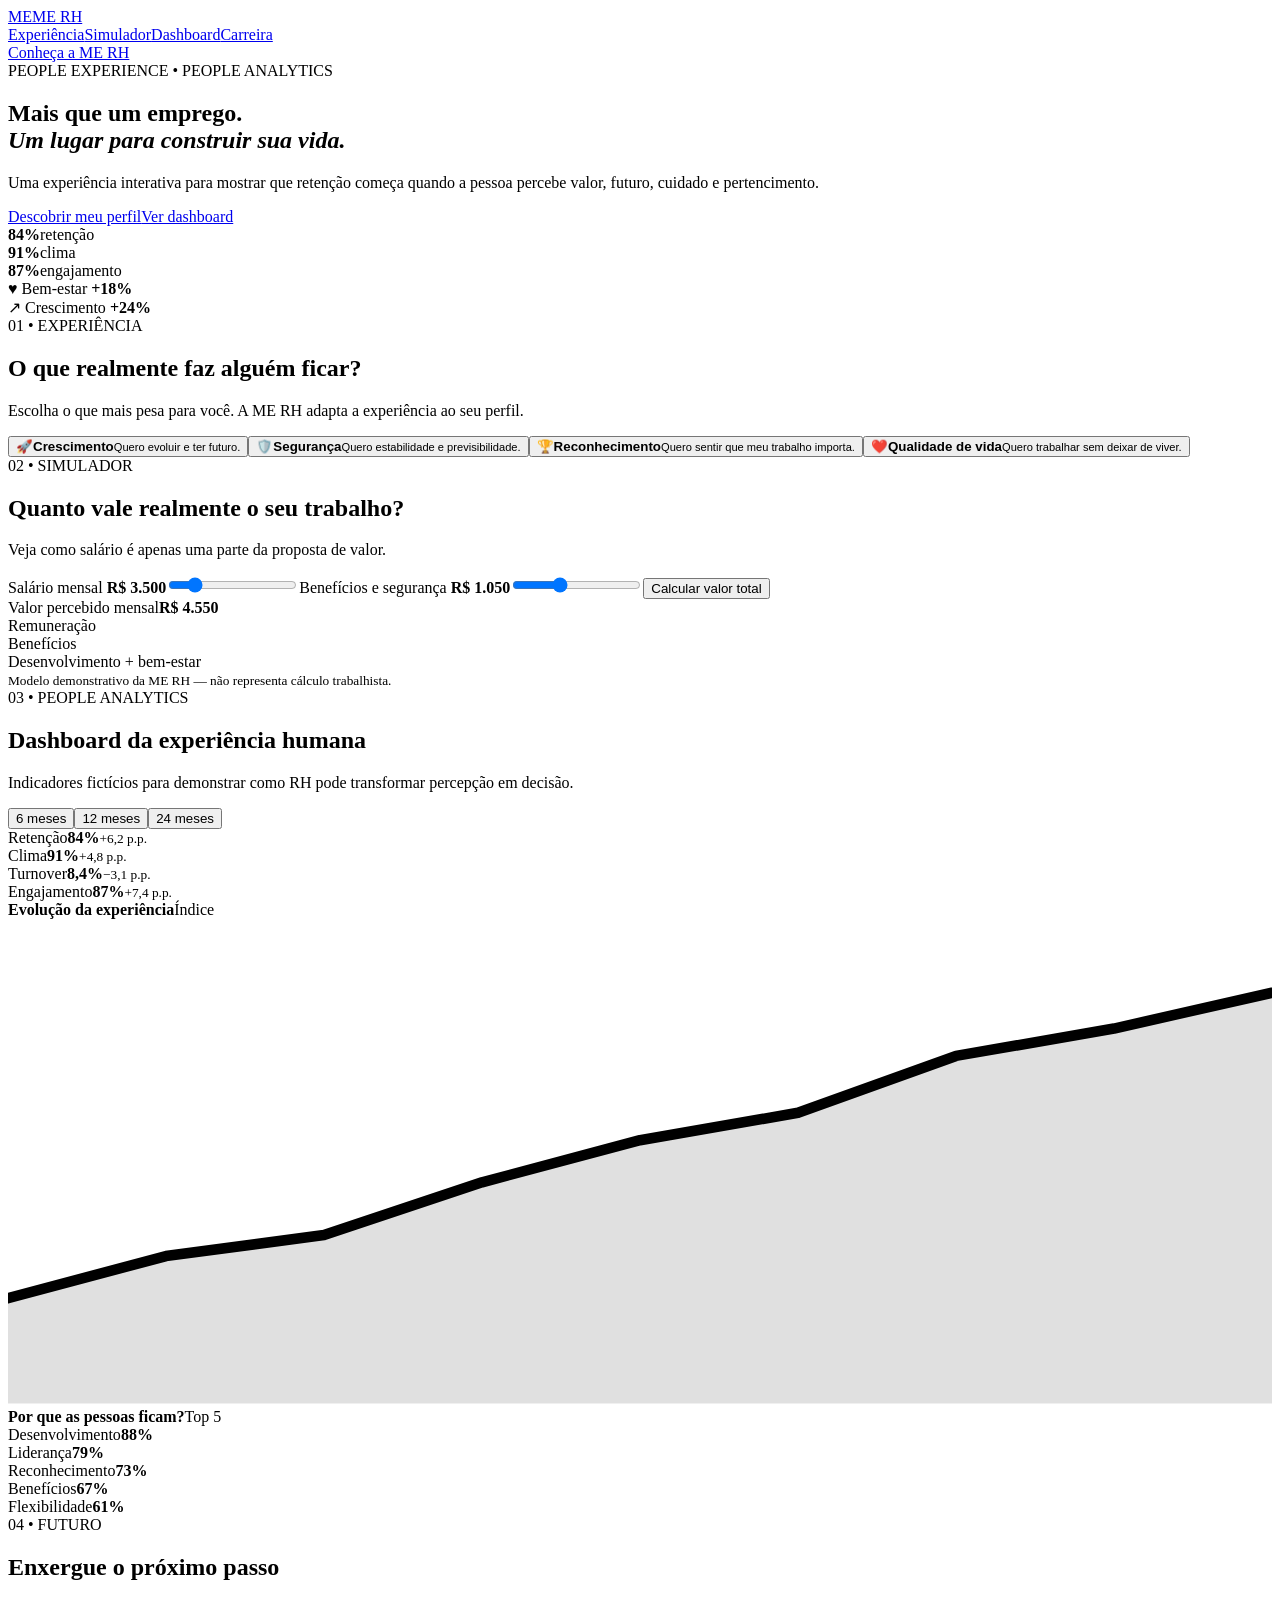
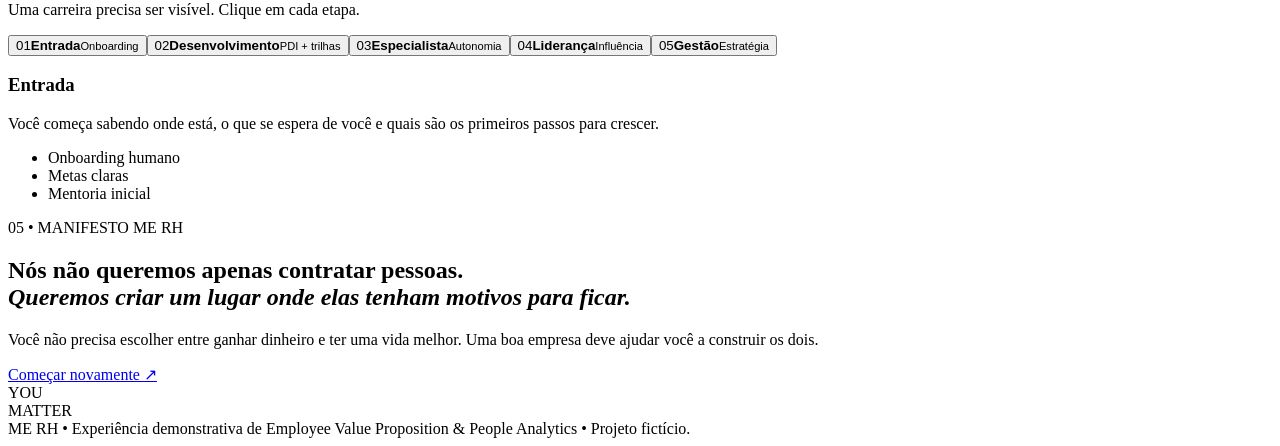
==== index.html @ bd9be916 "feat: adiciona experiência interativa ME RH" ====
<!doctype html>
<html lang="pt-BR">
<head>
<meta charset="utf-8"><meta name="viewport" content="width=device-width,initial-scale=1">
<title>ME RH — Mais que um emprego</title>
<meta name="description" content="Experiência interativa de People Analytics da ME RH.">
<link rel="preconnect" href="https://fonts.googleapis.com"><link rel="preconnect" href="https://fonts.gstatic.com" crossorigin>
<link href="https://fonts.googleapis.com/css2?family=Inter:wght@400;500;600;700;800&display=swap" rel="stylesheet">
<link rel="stylesheet" href="styles.css">
</head>
<body>
<header class="nav"><a class="brand" href="#top"><span class="brand-mark">ME</span><span>ME RH</span></a><nav><a href="#experiencia">Experiência</a><a href="#simulador">Simulador</a><a href="#dashboard">Dashboard</a><a href="#carreira">Carreira</a></nav><a class="nav-cta" href="#manifesto">Conheça a ME RH</a></header>
<main id="top">
<section class="hero section-grid">
<div class="hero-copy"><span class="eyebrow">PEOPLE EXPERIENCE • PEOPLE ANALYTICS</span><h1>Mais que um emprego.<br><em>Um lugar para construir sua vida.</em></h1><p>Uma experiência interativa para mostrar que retenção começa quando a pessoa percebe valor, futuro, cuidado e pertencimento.</p><div class="hero-actions"><a class="btn primary" href="#perfil">Descobrir meu perfil</a><a class="btn ghost" href="#dashboard">Ver dashboard</a></div><div class="trust-row"><div><strong>84%</strong><span>retenção</span></div><div><strong>91%</strong><span>clima</span></div><div><strong>87%</strong><span>engajamento</span></div></div></div>
<div class="illustration-card"><div class="orb orb1"></div><div class="orb orb2"></div><div class="people"><div class="person p1"><span class="head"></span><span class="body"></span></div><div class="person p2"><span class="head"></span><span class="body"></span></div><div class="person p3"><span class="head"></span><span class="body"></span></div></div><div class="floating-card fc1">♥ Bem-estar <b>+18%</b></div><div class="floating-card fc2">↗ Crescimento <b>+24%</b></div></div>
</section>
<section id="experiencia" class="section"><div class="section-head"><span class="eyebrow">01 • EXPERIÊNCIA</span><h2>O que realmente faz alguém ficar?</h2><p>Escolha o que mais pesa para você. A ME RH adapta a experiência ao seu perfil.</p></div><div id="perfil" class="choice-grid"><button class="choice" data-profile="crescimento"><span>🚀</span><b>Crescimento</b><small>Quero evoluir e ter futuro.</small></button><button class="choice" data-profile="seguranca"><span>🛡️</span><b>Segurança</b><small>Quero estabilidade e previsibilidade.</small></button><button class="choice" data-profile="reconhecimento"><span>🏆</span><b>Reconhecimento</b><small>Quero sentir que meu trabalho importa.</small></button><button class="choice" data-profile="qualidade"><span>❤️</span><b>Qualidade de vida</b><small>Quero trabalhar sem deixar de viver.</small></button></div><div id="profile-result" class="result-card hidden"></div></section>
<section id="simulador" class="section soft"><div class="section-head"><span class="eyebrow">02 • SIMULADOR</span><h2>Quanto vale realmente o seu trabalho?</h2><p>Veja como salário é apenas uma parte da proposta de valor.</p></div><div class="simulator"><div class="form-panel"><label>Salário mensal <strong id="salaryLabel">R$ 3.500</strong></label><input id="salary" type="range" min="1800" max="12000" step="100" value="3500"><label>Benefícios e segurança <strong id="benefitLabel">R$ 1.050</strong></label><input id="benefits" type="range" min="0" max="3000" step="50" value="1050"><button class="btn primary" id="calculate">Calcular valor total</button></div><div class="total-panel"><span>Valor percebido mensal</span><strong id="total">R$ 4.550</strong><div class="bars"><div><span>Remuneração</span><i id="barSalary"></i></div><div><span>Benefícios</span><i id="barBenefits"></i></div><div><span>Desenvolvimento + bem-estar</span><i id="barExperience"></i></div></div><small>Modelo demonstrativo da ME RH — não representa cálculo trabalhista.</small></div></div></section>
<section id="dashboard" class="section dark"><div class="section-head"><span class="eyebrow">03 • PEOPLE ANALYTICS</span><h2>Dashboard da experiência humana</h2><p>Indicadores fictícios para demonstrar como RH pode transformar percepção em decisão.</p></div><div class="filters"><button class="period active" data-period="6">6 meses</button><button class="period" data-period="12">12 meses</button><button class="period" data-period="24">24 meses</button></div><div class="kpi-grid"><div class="kpi"><span>Retenção</span><strong id="kpiRetention">84%</strong><small>+6,2 p.p.</small></div><div class="kpi"><span>Clima</span><strong id="kpiClimate">91%</strong><small>+4,8 p.p.</small></div><div class="kpi"><span>Turnover</span><strong id="kpiTurnover">8,4%</strong><small>−3,1 p.p.</small></div><div class="kpi"><span>Engajamento</span><strong id="kpiEngagement">87%</strong><small>+7,4 p.p.</small></div></div><div class="chart-grid"><div class="chart-card"><div class="card-title"><b>Evolução da experiência</b><span>Índice</span></div><div class="line-chart"><svg viewBox="0 0 600 230" preserveAspectRatio="none"><polyline id="chartLine" points="0,180 75,160 150,150 225,125 300,105 375,92 450,65 525,52 600,35" fill="none" stroke="currentColor" stroke-width="5" stroke-linecap="round" stroke-linejoin="round"/><path id="chartArea" d="M0 180 L75 160 L150 150 L225 125 L300 105 L375 92 L450 65 L525 52 L600 35 L600 230 L0 230Z" opacity=".12"/></svg></div></div><div class="chart-card reasons"><div class="card-title"><b>Por que as pessoas ficam?</b><span>Top 5</span></div><div class="reason"><span>Desenvolvimento</span><b style="width:88%">88%</b></div><div class="reason"><span>Liderança</span><b style="width:79%">79%</b></div><div class="reason"><span>Reconhecimento</span><b style="width:73%">73%</b></div><div class="reason"><span>Benefícios</span><b style="width:67%">67%</b></div><div class="reason"><span>Flexibilidade</span><b style="width:61%">61%</b></div></div></div></section>
<section id="carreira" class="section"><div class="section-head"><span class="eyebrow">04 • FUTURO</span><h2>Enxergue o próximo passo</h2><p>Uma carreira precisa ser visível. Clique em cada etapa.</p></div><div class="career"><button class="career-step active" data-step="0"><span>01</span><b>Entrada</b><small>Onboarding</small></button><button class="career-step" data-step="1"><span>02</span><b>Desenvolvimento</b><small>PDI + trilhas</small></button><button class="career-step" data-step="2"><span>03</span><b>Especialista</b><small>Autonomia</small></button><button class="career-step" data-step="3"><span>04</span><b>Liderança</b><small>Influência</small></button><button class="career-step" data-step="4"><span>05</span><b>Gestão</b><small>Estratégia</small></button></div><div id="career-content" class="career-content"><h3>Entrada</h3><p>Você começa sabendo onde está, o que se espera de você e quais são os primeiros passos para crescer.</p><ul><li>Onboarding humano</li><li>Metas claras</li><li>Mentoria inicial</li></ul></div></section>
<section id="manifesto" class="manifesto"><div><span class="eyebrow">05 • MANIFESTO ME RH</span><h2>Nós não queremos apenas contratar pessoas.<br><em>Queremos criar um lugar onde elas tenham motivos para ficar.</em></h2><p>Você não precisa escolher entre ganhar dinheiro e ter uma vida melhor. Uma boa empresa deve ajudar você a construir os dois.</p><a class="btn light" href="#top">Começar novamente ↗</a></div><div class="manifesto-art"><div class="ring"></div><div class="mini-person"></div><div class="mini-person second"></div><span>YOU<br>MATTER</span></div></section>
</main><footer>ME RH • Experiência demonstrativa de Employee Value Proposition & People Analytics • Projeto fictício.</footer>
<script src="script.js"></script>
</body></html>
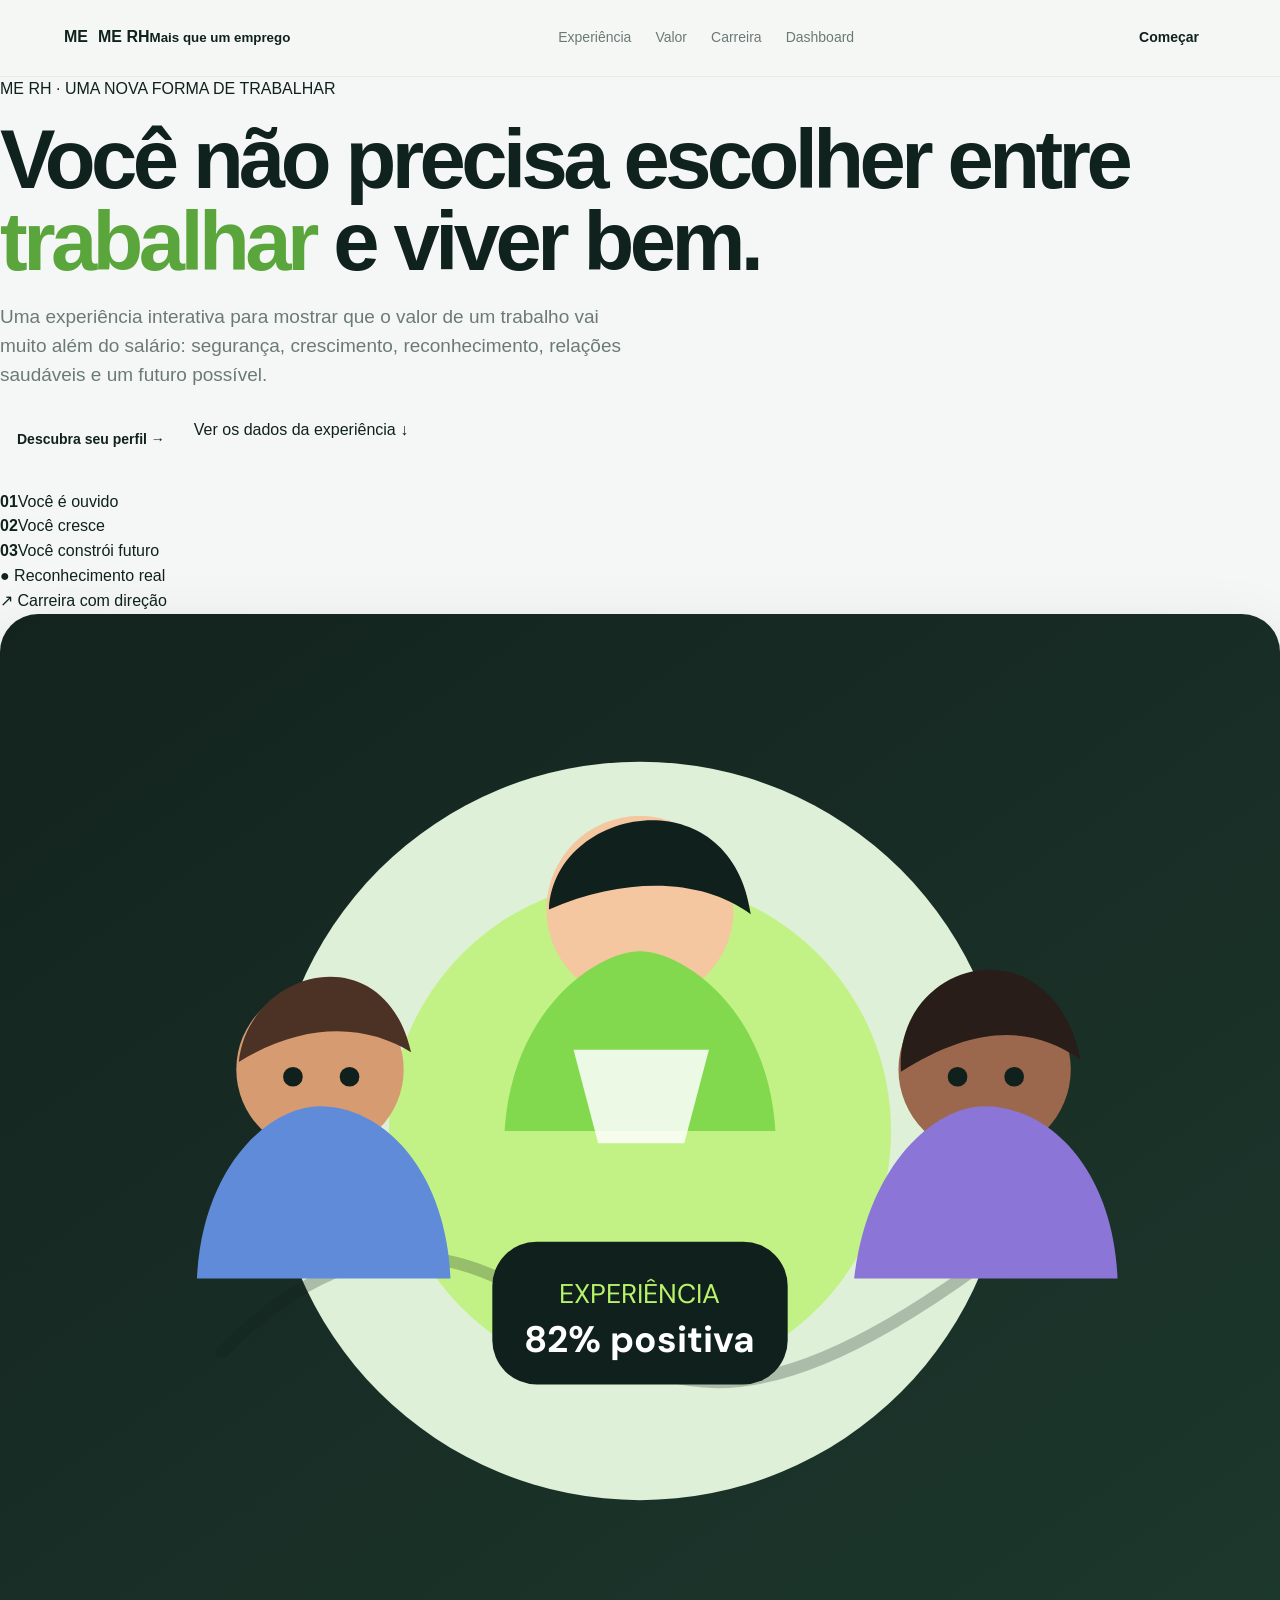
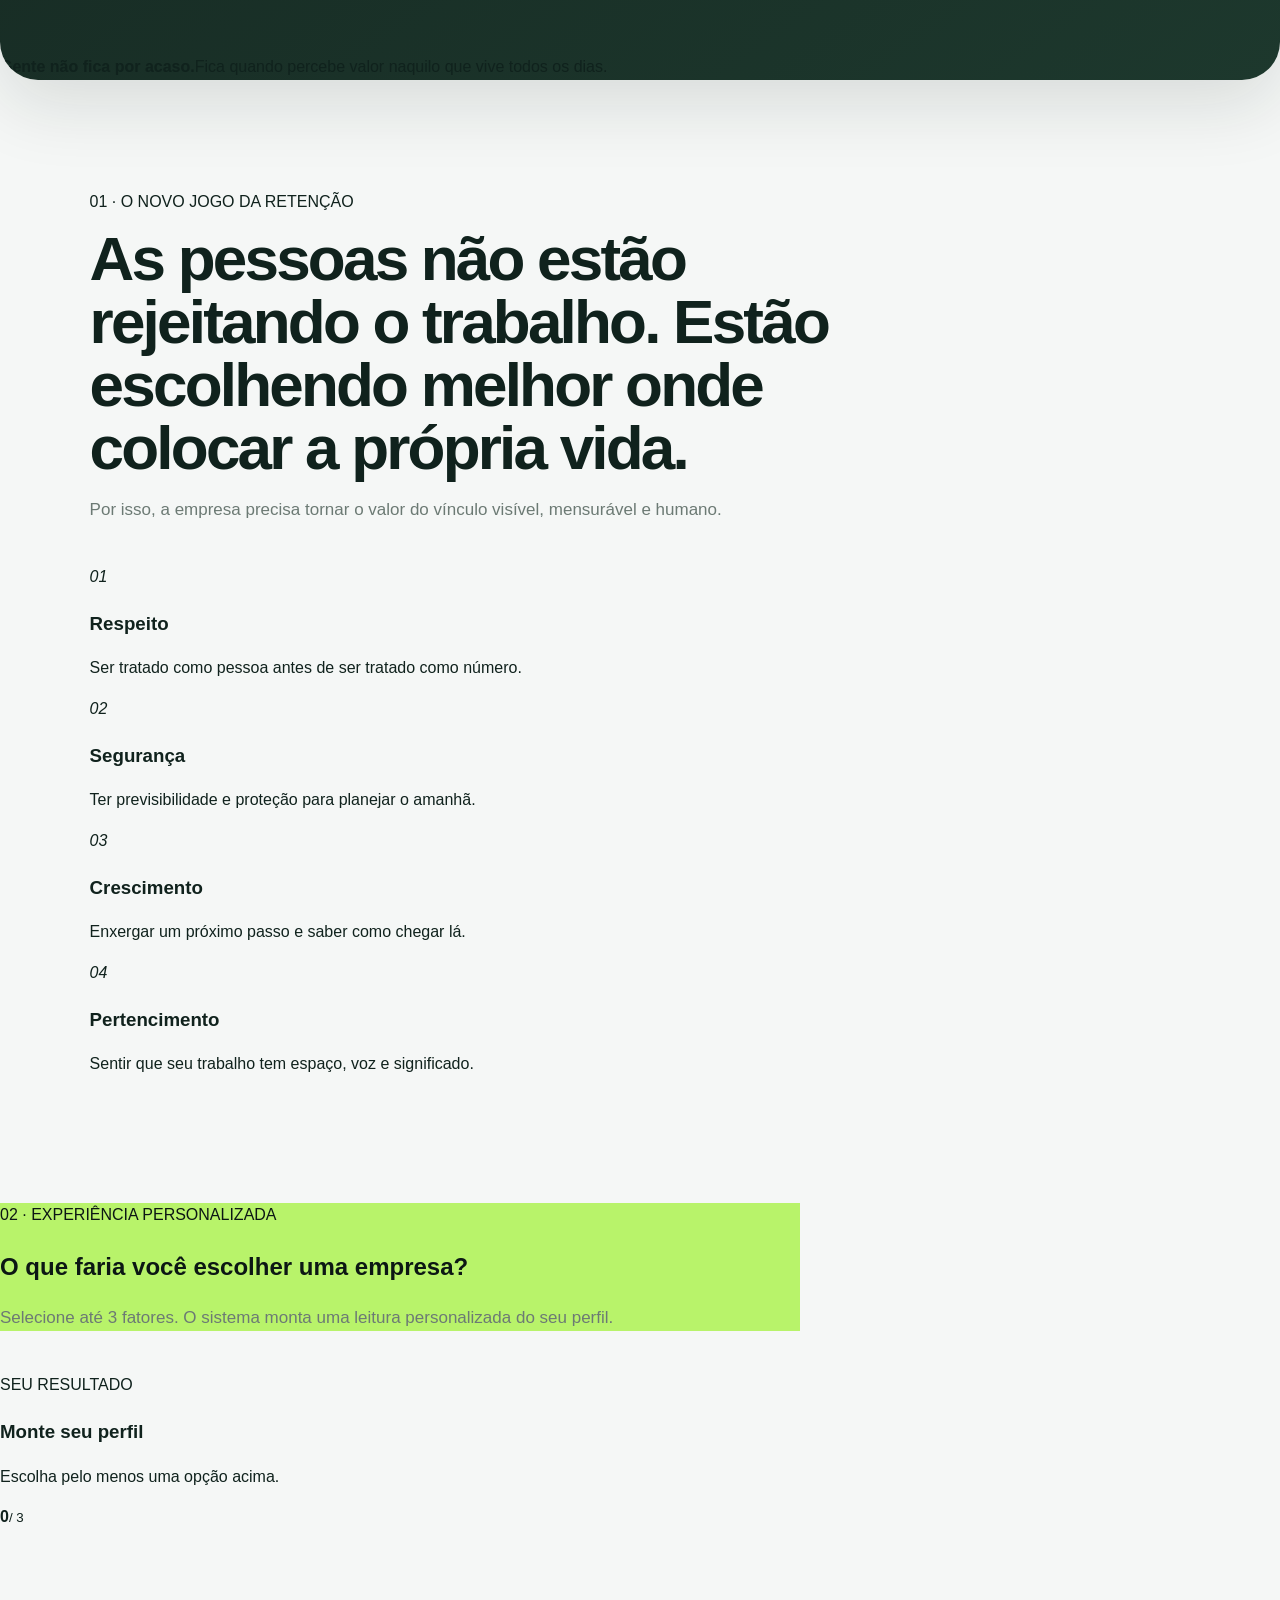
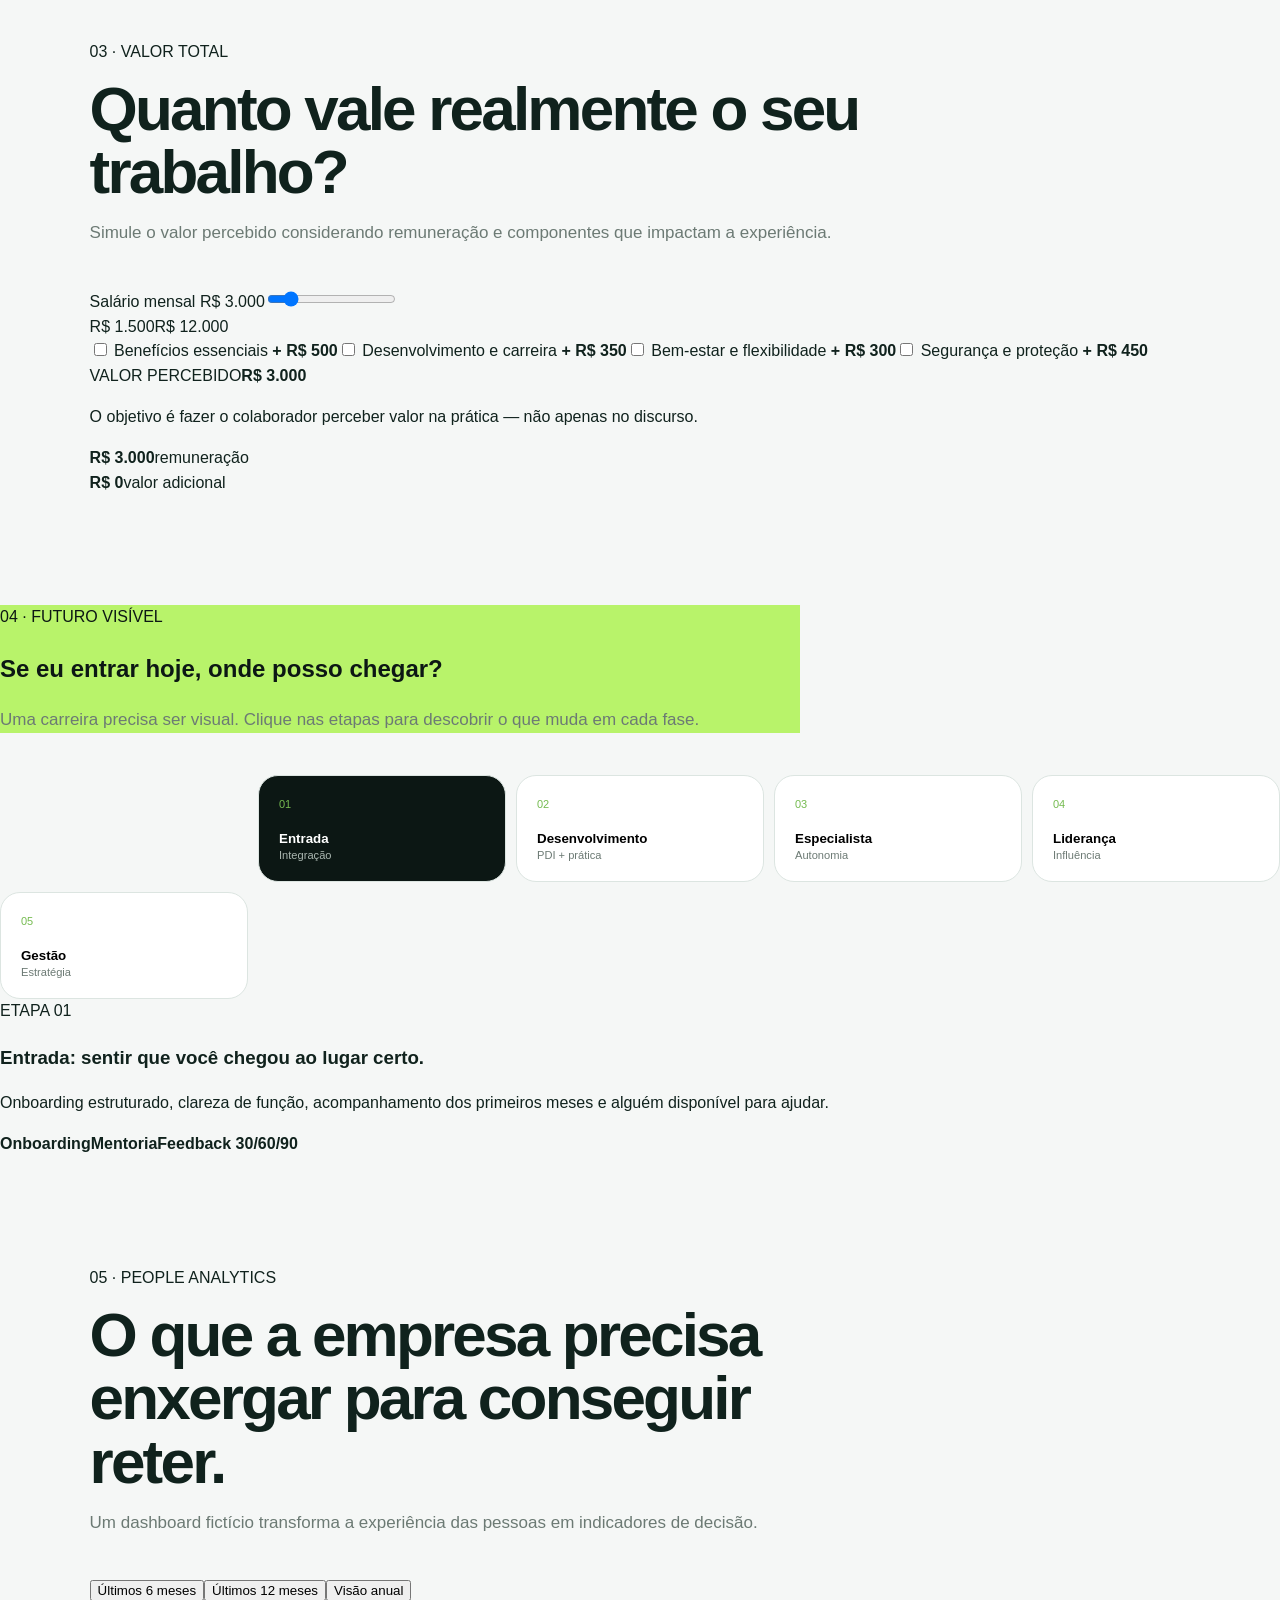
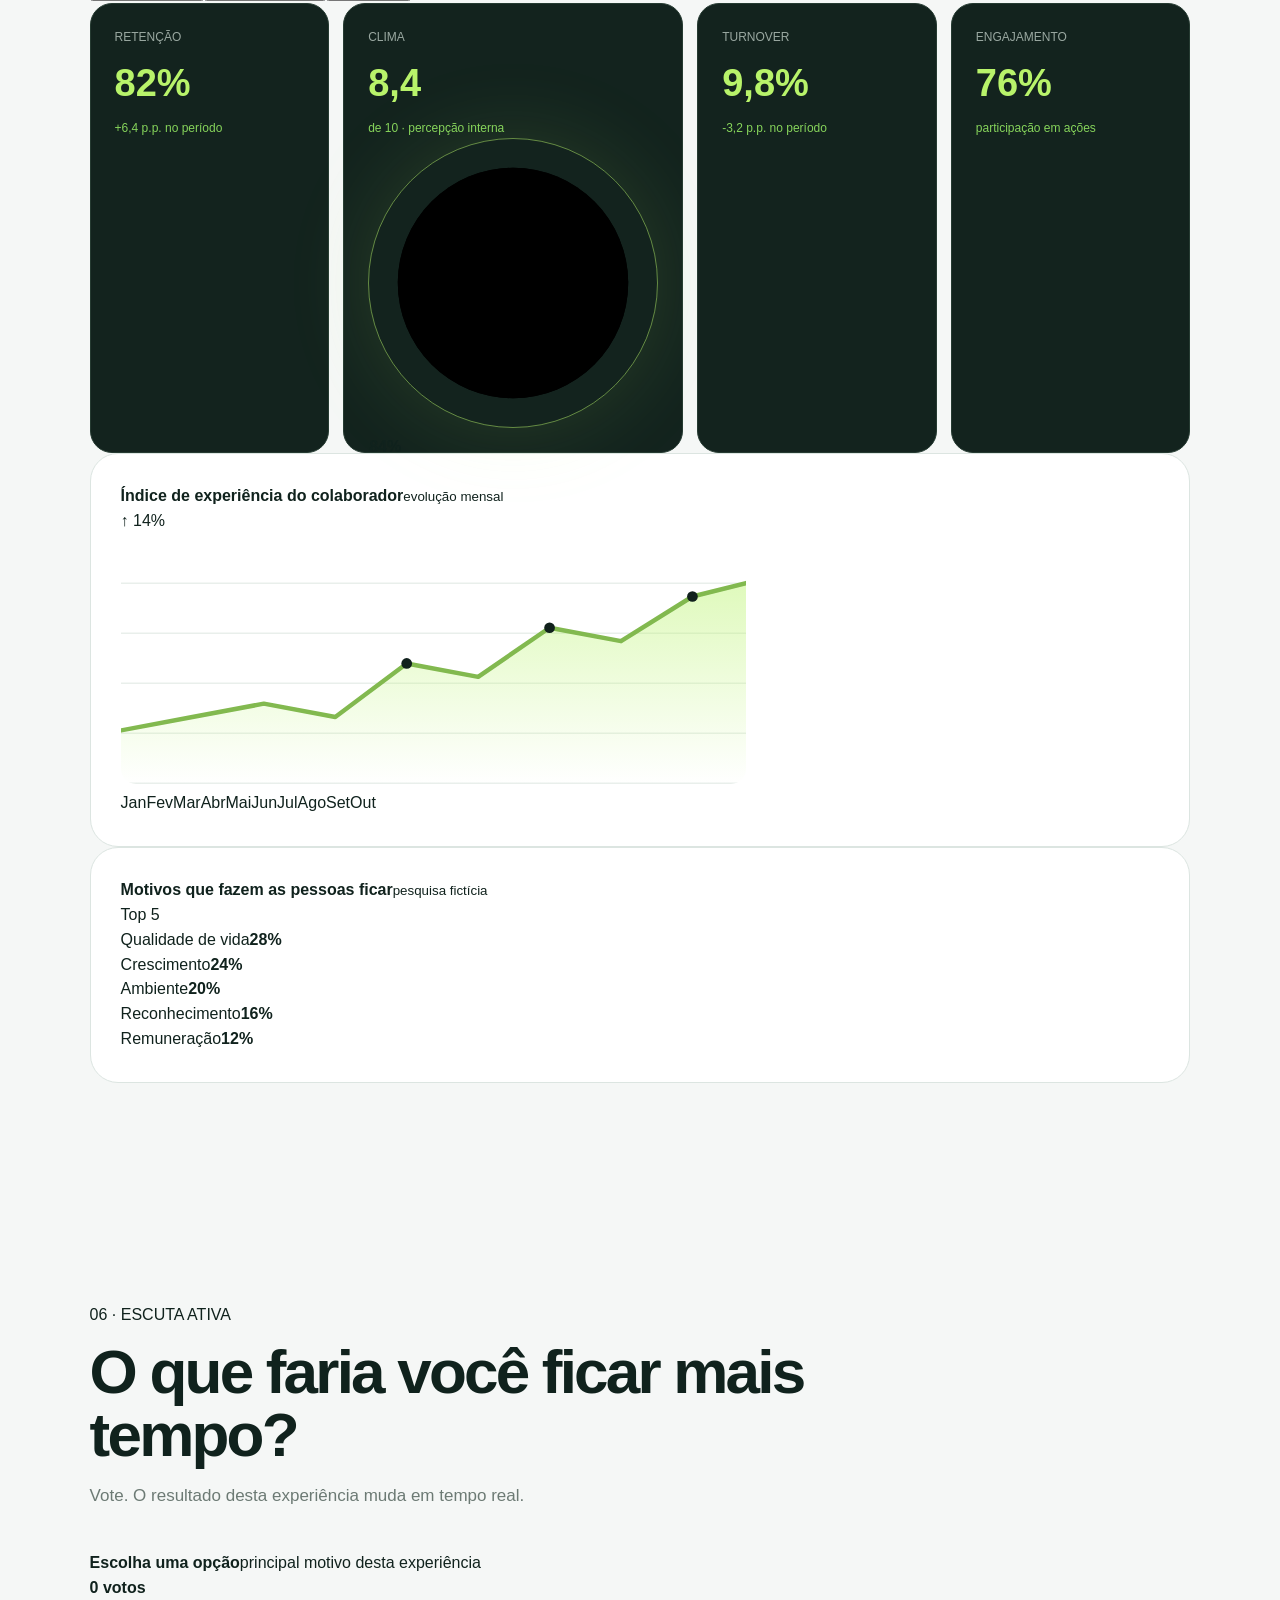
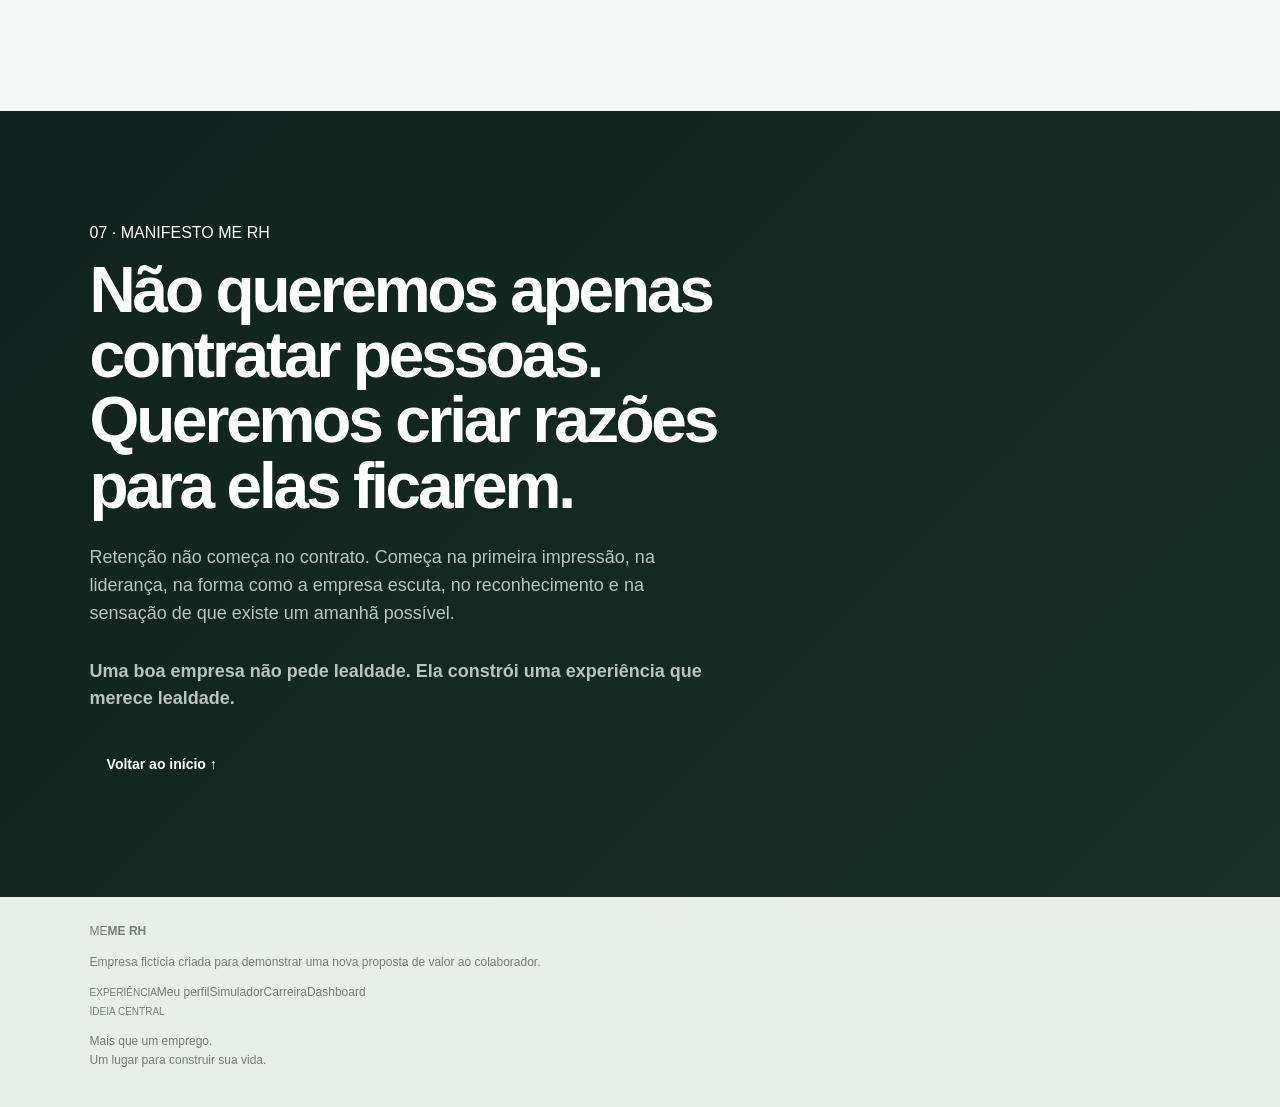
==== commit 0501f3fb: "Corrige index.html para a versão completa e interativa" ====
--- a/index.html
+++ b/index.html
@@ -1,25 +1,25 @@
-<!doctype html>
+<!DOCTYPE html>
 <html lang="pt-BR">
 <head>
-<meta charset="utf-8"><meta name="viewport" content="width=device-width,initial-scale=1">
-<title>ME RH — Mais que um emprego</title>
-<meta name="description" content="Experiência interativa de People Analytics da ME RH.">
+<meta charset="UTF-8"><meta name="viewport" content="width=device-width,initial-scale=1.0">
+<meta name="description" content="ME RH — experiência interativa para demonstrar como empresas podem atrair, desenvolver e reter talentos.">
+<title>ME RH | Experiência do Trabalho</title>
 <link rel="preconnect" href="https://fonts.googleapis.com"><link rel="preconnect" href="https://fonts.gstatic.com" crossorigin>
-<link href="https://fonts.googleapis.com/css2?family=Inter:wght@400;500;600;700;800&display=swap" rel="stylesheet">
+<link href="https://fonts.googleapis.com/css2?family=DM+Sans:wght@400;500;600;700&family=Manrope:wght@500;600;700;800&display=swap" rel="stylesheet">
 <link rel="stylesheet" href="styles.css">
 </head>
 <body>
-<header class="nav"><a class="brand" href="#top"><span class="brand-mark">ME</span><span>ME RH</span></a><nav><a href="#experiencia">Experiência</a><a href="#simulador">Simulador</a><a href="#dashboard">Dashboard</a><a href="#carreira">Carreira</a></nav><a class="nav-cta" href="#manifesto">Conheça a ME RH</a></header>
-<main id="top">
-<section class="hero section-grid">
-<div class="hero-copy"><span class="eyebrow">PEOPLE EXPERIENCE • PEOPLE ANALYTICS</span><h1>Mais que um emprego.<br><em>Um lugar para construir sua vida.</em></h1><p>Uma experiência interativa para mostrar que retenção começa quando a pessoa percebe valor, futuro, cuidado e pertencimento.</p><div class="hero-actions"><a class="btn primary" href="#perfil">Descobrir meu perfil</a><a class="btn ghost" href="#dashboard">Ver dashboard</a></div><div class="trust-row"><div><strong>84%</strong><span>retenção</span></div><div><strong>91%</strong><span>clima</span></div><div><strong>87%</strong><span>engajamento</span></div></div></div>
-<div class="illustration-card"><div class="orb orb1"></div><div class="orb orb2"></div><div class="people"><div class="person p1"><span class="head"></span><span class="body"></span></div><div class="person p2"><span class="head"></span><span class="body"></span></div><div class="person p3"><span class="head"></span><span class="body"></span></div></div><div class="floating-card fc1">♥ Bem-estar <b>+18%</b></div><div class="floating-card fc2">↗ Crescimento <b>+24%</b></div></div>
-</section>
-<section id="experiencia" class="section"><div class="section-head"><span class="eyebrow">01 • EXPERIÊNCIA</span><h2>O que realmente faz alguém ficar?</h2><p>Escolha o que mais pesa para você. A ME RH adapta a experiência ao seu perfil.</p></div><div id="perfil" class="choice-grid"><button class="choice" data-profile="crescimento"><span>🚀</span><b>Crescimento</b><small>Quero evoluir e ter futuro.</small></button><button class="choice" data-profile="seguranca"><span>🛡️</span><b>Segurança</b><small>Quero estabilidade e previsibilidade.</small></button><button class="choice" data-profile="reconhecimento"><span>🏆</span><b>Reconhecimento</b><small>Quero sentir que meu trabalho importa.</small></button><button class="choice" data-profile="qualidade"><span>❤️</span><b>Qualidade de vida</b><small>Quero trabalhar sem deixar de viver.</small></button></div><div id="profile-result" class="result-card hidden"></div></section>
-<section id="simulador" class="section soft"><div class="section-head"><span class="eyebrow">02 • SIMULADOR</span><h2>Quanto vale realmente o seu trabalho?</h2><p>Veja como salário é apenas uma parte da proposta de valor.</p></div><div class="simulator"><div class="form-panel"><label>Salário mensal <strong id="salaryLabel">R$ 3.500</strong></label><input id="salary" type="range" min="1800" max="12000" step="100" value="3500"><label>Benefícios e segurança <strong id="benefitLabel">R$ 1.050</strong></label><input id="benefits" type="range" min="0" max="3000" step="50" value="1050"><button class="btn primary" id="calculate">Calcular valor total</button></div><div class="total-panel"><span>Valor percebido mensal</span><strong id="total">R$ 4.550</strong><div class="bars"><div><span>Remuneração</span><i id="barSalary"></i></div><div><span>Benefícios</span><i id="barBenefits"></i></div><div><span>Desenvolvimento + bem-estar</span><i id="barExperience"></i></div></div><small>Modelo demonstrativo da ME RH — não representa cálculo trabalhista.</small></div></div></section>
-<section id="dashboard" class="section dark"><div class="section-head"><span class="eyebrow">03 • PEOPLE ANALYTICS</span><h2>Dashboard da experiência humana</h2><p>Indicadores fictícios para demonstrar como RH pode transformar percepção em decisão.</p></div><div class="filters"><button class="period active" data-period="6">6 meses</button><button class="period" data-period="12">12 meses</button><button class="period" data-period="24">24 meses</button></div><div class="kpi-grid"><div class="kpi"><span>Retenção</span><strong id="kpiRetention">84%</strong><small>+6,2 p.p.</small></div><div class="kpi"><span>Clima</span><strong id="kpiClimate">91%</strong><small>+4,8 p.p.</small></div><div class="kpi"><span>Turnover</span><strong id="kpiTurnover">8,4%</strong><small>−3,1 p.p.</small></div><div class="kpi"><span>Engajamento</span><strong id="kpiEngagement">87%</strong><small>+7,4 p.p.</small></div></div><div class="chart-grid"><div class="chart-card"><div class="card-title"><b>Evolução da experiência</b><span>Índice</span></div><div class="line-chart"><svg viewBox="0 0 600 230" preserveAspectRatio="none"><polyline id="chartLine" points="0,180 75,160 150,150 225,125 300,105 375,92 450,65 525,52 600,35" fill="none" stroke="currentColor" stroke-width="5" stroke-linecap="round" stroke-linejoin="round"/><path id="chartArea" d="M0 180 L75 160 L150 150 L225 125 L300 105 L375 92 L450 65 L525 52 L600 35 L600 230 L0 230Z" opacity=".12"/></svg></div></div><div class="chart-card reasons"><div class="card-title"><b>Por que as pessoas ficam?</b><span>Top 5</span></div><div class="reason"><span>Desenvolvimento</span><b style="width:88%">88%</b></div><div class="reason"><span>Liderança</span><b style="width:79%">79%</b></div><div class="reason"><span>Reconhecimento</span><b style="width:73%">73%</b></div><div class="reason"><span>Benefícios</span><b style="width:67%">67%</b></div><div class="reason"><span>Flexibilidade</span><b style="width:61%">61%</b></div></div></div></section>
-<section id="carreira" class="section"><div class="section-head"><span class="eyebrow">04 • FUTURO</span><h2>Enxergue o próximo passo</h2><p>Uma carreira precisa ser visível. Clique em cada etapa.</p></div><div class="career"><button class="career-step active" data-step="0"><span>01</span><b>Entrada</b><small>Onboarding</small></button><button class="career-step" data-step="1"><span>02</span><b>Desenvolvimento</b><small>PDI + trilhas</small></button><button class="career-step" data-step="2"><span>03</span><b>Especialista</b><small>Autonomia</small></button><button class="career-step" data-step="3"><span>04</span><b>Liderança</b><small>Influência</small></button><button class="career-step" data-step="4"><span>05</span><b>Gestão</b><small>Estratégia</small></button></div><div id="career-content" class="career-content"><h3>Entrada</h3><p>Você começa sabendo onde está, o que se espera de você e quais são os primeiros passos para crescer.</p><ul><li>Onboarding humano</li><li>Metas claras</li><li>Mentoria inicial</li></ul></div></section>
-<section id="manifesto" class="manifesto"><div><span class="eyebrow">05 • MANIFESTO ME RH</span><h2>Nós não queremos apenas contratar pessoas.<br><em>Queremos criar um lugar onde elas tenham motivos para ficar.</em></h2><p>Você não precisa escolher entre ganhar dinheiro e ter uma vida melhor. Uma boa empresa deve ajudar você a construir os dois.</p><a class="btn light" href="#top">Começar novamente ↗</a></div><div class="manifesto-art"><div class="ring"></div><div class="mini-person"></div><div class="mini-person second"></div><span>YOU<br>MATTER</span></div></section>
-</main><footer>ME RH • Experiência demonstrativa de Employee Value Proposition & People Analytics • Projeto fictício.</footer>
+<header class="topbar"><div class="container nav"><a class="brand" href="#inicio"><span class="logo">ME</span><span><b>ME RH</b><small>Mais que um emprego</small></span></a><nav><a href="#experiencia">Experiência</a><a href="#simulador">Valor</a><a href="#carreira">Carreira</a><a href="#dashboard">Dashboard</a></nav><a class="btn btn-sm" href="#perfil">Começar</a></div></header>
+<main>
+<section class="hero" id="inicio"><div class="orb orb-a"></div><div class="orb orb-b"></div><div class="container hero-grid"><div><span class="kicker">ME RH · UMA NOVA FORMA DE TRABALHAR</span><h1>Você não precisa escolher entre <em>trabalhar</em> e viver bem.</h1><p class="hero-lead">Uma experiência interativa para mostrar que o valor de um trabalho vai muito além do salário: segurança, crescimento, reconhecimento, relações saudáveis e um futuro possível.</p><div class="hero-actions"><a class="btn" href="#perfil">Descubra seu perfil <span>→</span></a><a class="text-link" href="#dashboard">Ver os dados da experiência ↓</a></div><div class="hero-stats"><div><strong>01</strong><span>Você é ouvido</span></div><div><strong>02</strong><span>Você cresce</span></div><div><strong>03</strong><span>Você constrói futuro</span></div></div></div><div class="hero-visual"><div class="floating-chip chip-one">● Reconhecimento real</div><div class="floating-chip chip-two">↗ Carreira com direção</div><div class="illustration-card"><svg viewBox="0 0 520 420" role="img" aria-label="Ilustração de pessoas conectadas"><circle cx="260" cy="210" r="150" fill="#dff0d8"/><circle cx="260" cy="210" r="102" fill="#b8f36a" opacity=".75"/><path d="M90 300 C150 240 195 260 235 290 C280 325 325 325 430 240" fill="none" stroke="#10201c" stroke-width="5" stroke-linecap="round" opacity=".25"/><g transform="translate(185 65)"><circle cx="75" cy="55" r="38" fill="#f4c7a1"/><path d="M38 55c2-42 74-55 82 2-19-14-49-16-82-2Z" fill="#10201c"/><path d="M20 145c3-50 38-73 55-73s52 23 55 73" fill="#82d94d"/><path d="M48 112h55l-10 38H58z" fill="#fff" opacity=".85"/></g><g transform="translate(55 130)"><circle cx="75" cy="55" r="34" fill="#d79b72"/><path d="M42 52c4-38 59-52 70-4-16-10-41-14-70 4Z" fill="#4c3125"/><path d="M25 140c2-45 29-70 50-70 25 0 51 25 53 70" fill="#5f8bd9"/><circle cx="64" cy="58" r="4" fill="#10201c"/><circle cx="87" cy="58" r="4" fill="#10201c"/></g><g transform="translate(325 130)"><circle cx="75" cy="55" r="35" fill="#9b684d"/><path d="M41 56c-3-46 61-62 73-5-20-14-43-14-73 5Z" fill="#281d19"/><path d="M22 140c5-45 32-70 53-70 26 0 52 25 54 70" fill="#8b75d6"/><circle cx="64" cy="58" r="4" fill="#10201c"/><circle cx="87" cy="58" r="4" fill="#10201c"/></g><g transform="translate(200 255)"><rect width="120" height="58" rx="18" fill="#10201c"/><text x="60" y="25" text-anchor="middle" font-size="11" fill="#b8f36a" font-family="DM Sans">EXPERIÊNCIA</text><text x="60" y="45" text-anchor="middle" font-size="15" font-weight="700" fill="#fff" font-family="DM Sans">82% positiva</text></g></svg><div class="illustration-caption"><b>Gente não fica por acaso.</b><span>Fica quando percebe valor naquilo que vive todos os dias.</span></div></div></div></div></section>
+<section class="section" id="experiencia"><div class="container"><div class="section-head"><span class="kicker">01 · O NOVO JOGO DA RETENÇÃO</span><h2>As pessoas não estão rejeitando o trabalho. <span>Estão escolhendo melhor onde colocar a própria vida.</span></h2><p>Por isso, a empresa precisa tornar o valor do vínculo visível, mensurável e humano.</p></div><div class="cards four"><article><i>01</i><h3>Respeito</h3><p>Ser tratado como pessoa antes de ser tratado como número.</p></article><article><i>02</i><h3>Segurança</h3><p>Ter previsibilidade e proteção para planejar o amanhã.</p></article><article><i>03</i><h3>Crescimento</h3><p>Enxergar um próximo passo e saber como chegar lá.</p></article><article><i>04</i><h3>Pertencimento</h3><p>Sentir que seu trabalho tem espaço, voz e significado.</p></article></div></div></section>
+<section class="profile-section" id="perfil"><div class="container"><div class="section-head light"><span class="kicker">02 · EXPERIÊNCIA PERSONALIZADA</span><h2>O que faria você escolher uma empresa?</h2><p>Selecione até 3 fatores. O sistema monta uma leitura personalizada do seu perfil.</p></div><div class="choices" id="choices"></div><div class="profile-result" id="profileResult"><div><span class="mini-label">SEU RESULTADO</span><h3>Monte seu perfil</h3><p>Escolha pelo menos uma opção acima.</p></div><div class="score"><b>0</b><small>/ 3</small></div></div></div></section>
+<section class="section" id="simulador"><div class="container"><div class="section-head"><span class="kicker">03 · VALOR TOTAL</span><h2>Quanto vale realmente o seu trabalho?</h2><p>Simule o valor percebido considerando remuneração e componentes que impactam a experiência.</p></div><div class="sim-grid"><div class="sim-panel"><label>Salário mensal <output id="salaryOut">R$ 3.000</output></label><input id="salary" type="range" min="1500" max="12000" step="100" value="3000"><div class="range-labels"><span>R$ 1.500</span><span>R$ 12.000</span></div><div class="benefits"><label><input type="checkbox" value="500"> Benefícios essenciais <b>+ R$ 500</b></label><label><input type="checkbox" value="350"> Desenvolvimento e carreira <b>+ R$ 350</b></label><label><input type="checkbox" value="300"> Bem-estar e flexibilidade <b>+ R$ 300</b></label><label><input type="checkbox" value="450"> Segurança e proteção <b>+ R$ 450</b></label></div></div><div class="value-card"><span>VALOR PERCEBIDO</span><strong id="totalValue">R$ 3.000</strong><div class="value-bar"><i id="valueBar"></i></div><p>O objetivo é fazer o colaborador perceber valor na prática — não apenas no discurso.</p><div class="micro-grid"><div><b id="salaryPart">R$ 3.000</b><span>remuneração</span></div><div><b id="extraPart">R$ 0</b><span>valor adicional</span></div></div></div></div></div></section>
+<section class="dark-section" id="carreira"><div class="container"><div class="section-head light"><span class="kicker">04 · FUTURO VISÍVEL</span><h2>Se eu entrar hoje, <span>onde posso chegar?</span></h2><p>Uma carreira precisa ser visual. Clique nas etapas para descobrir o que muda em cada fase.</p></div><div class="career"><div class="career-line"></div><button class="career-step active" data-career="0"><span>01</span><b>Entrada</b><small>Integração</small></button><button class="career-step" data-career="1"><span>02</span><b>Desenvolvimento</b><small>PDI + prática</small></button><button class="career-step" data-career="2"><span>03</span><b>Especialista</b><small>Autonomia</small></button><button class="career-step" data-career="3"><span>04</span><b>Liderança</b><small>Influência</small></button><button class="career-step" data-career="4"><span>05</span><b>Gestão</b><small>Estratégia</small></button></div><div class="career-detail" id="careerDetail"><span>ETAPA 01</span><h3>Entrada: sentir que você chegou ao lugar certo.</h3><p>Onboarding estruturado, clareza de função, acompanhamento dos primeiros meses e alguém disponível para ajudar.</p><div class="detail-tags"><b>Onboarding</b><b>Mentoria</b><b>Feedback 30/60/90</b></div></div></div></section>
+<section class="section dashboard" id="dashboard"><div class="container"><div class="section-head"><span class="kicker">05 · PEOPLE ANALYTICS</span><h2>O que a empresa precisa enxergar para conseguir reter.</h2><p>Um dashboard fictício transforma a experiência das pessoas em indicadores de decisão.</p></div><div class="dash-controls"><button class="filter active" data-period="6">Últimos 6 meses</button><button class="filter" data-period="12">Últimos 12 meses</button><button class="filter" data-period="24">Visão anual</button></div><div class="kpi-grid"><div class="kpi"><span>RETENÇÃO</span><strong id="kpiRetention">82%</strong><small>+6,4 p.p. no período</small><div class="spark"><i style="height:52%"></i><i style="height:58%"></i><i style="height:61%"></i><i style="height:66%"></i><i style="height:74%"></i><i style="height:82%"></i></div></div><div class="kpi"><span>CLIMA</span><strong id="kpiClimate">8,4</strong><small>de 10 · percepção interna</small><div class="ring"><svg viewBox="0 0 100 100"><circle cx="50" cy="50" r="40"/><circle class="ring-value" cx="50" cy="50" r="40"/></svg><b>84%</b></div></div><div class="kpi"><span>TURNOVER</span><strong id="kpiTurnover">9,8%</strong><small>-3,2 p.p. no período</small><div class="mini-bars"><i style="height:70%"></i><i style="height:62%"></i><i style="height:55%"></i><i style="height:47%"></i><i style="height:39%"></i></div></div><div class="kpi"><span>ENGAJAMENTO</span><strong id="kpiEngagement">76%</strong><small>participação em ações</small><div class="progress-wide"><i style="width:76%"></i></div></div></div><div class="dash-grid"><div class="chart-card"><div class="chart-head"><div><b>Índice de experiência do colaborador</b><small>evolução mensal</small></div><span class="badge">↑ 14%</span></div><svg class="line-chart" viewBox="0 0 700 280" preserveAspectRatio="none"><defs><linearGradient id="area" x1="0" x2="0" y1="0" y2="1"><stop offset="0" stop-color="#b8f36a" stop-opacity=".45"/><stop offset="1" stop-color="#b8f36a" stop-opacity="0"/></linearGradient></defs><path d="M0 220 L80 205 L160 190 L240 205 L320 145 L400 160 L480 105 L560 120 L640 70 L700 55 L700 280 L0 280 Z" fill="url(#area)"/><path d="M0 220 L80 205 L160 190 L240 205 L320 145 L400 160 L480 105 L560 120 L640 70 L700 55" fill="none" stroke="#82b94f" stroke-width="5" stroke-linecap="round" stroke-linejoin="round"/><g fill="#10201c"><circle cx="320" cy="145" r="6"/><circle cx="480" cy="105" r="6"/><circle cx="640" cy="70" r="6"/></g></svg><div class="chart-axis"><span>Jan</span><span>Fev</span><span>Mar</span><span>Abr</span><span>Mai</span><span>Jun</span><span>Jul</span><span>Ago</span><span>Set</span><span>Out</span></div></div><div class="chart-card"><div class="chart-head"><div><b>Motivos que fazem as pessoas ficar</b><small>pesquisa fictícia</small></div><span class="badge neutral">Top 5</span></div><div class="reason-bars"><div><span>Qualidade de vida</span><b>28%</b><i><em style="width:28%"></em></i></div><div><span>Crescimento</span><b>24%</b><i><em style="width:24%"></em></i></div><div><span>Ambiente</span><b>20%</b><i><em style="width:20%"></em></i></div><div><span>Reconhecimento</span><b>16%</b><i><em style="width:16%"></em></i></div><div><span>Remuneração</span><b>12%</b><i><em style="width:12%"></em></i></div></div></div></div></div></section>
+<section class="section vote-section"><div class="container"><div class="section-head"><span class="kicker">06 · ESCUTA ATIVA</span><h2>O que faria você ficar mais tempo?</h2><p>Vote. O resultado desta experiência muda em tempo real.</p></div><div class="vote-grid" id="voteGrid"></div><div class="vote-result"><div><b id="topReason">Escolha uma opção</b><span>principal motivo desta experiência</span></div><strong id="voteCount">0 votos</strong></div></div></section>
+<section class="section manifesto" id="manifesto"><div class="container manifesto-grid"><div><span class="kicker">07 · MANIFESTO ME RH</span><h2>Não queremos apenas contratar pessoas.<br><span>Queremos criar razões para elas ficarem.</span></h2></div><div class="manifesto-copy"><p>Retenção não começa no contrato. Começa na primeira impressão, na liderança, na forma como a empresa escuta, no reconhecimento e na sensação de que existe um amanhã possível.</p><p><strong>Uma boa empresa não pede lealdade. Ela constrói uma experiência que merece lealdade.</strong></p><a class="btn" href="#inicio">Voltar ao início ↑</a></div></div></section>
+</main>
+<footer><div class="container footer"><div><span class="logo">ME</span><b>ME RH</b><p>Empresa fictícia criada para demonstrar uma nova proposta de valor ao colaborador.</p></div><div><small>EXPERIÊNCIA</small><a href="#perfil">Meu perfil</a><a href="#simulador">Simulador</a><a href="#carreira">Carreira</a><a href="#dashboard">Dashboard</a></div><div><small>IDEIA CENTRAL</small><p>Mais que um emprego.<br>Um lugar para construir sua vida.</p></div></div></footer>
 <script src="script.js"></script>
 </body></html>
--- a/styles.css
+++ b/styles.css
@@ -0,0 +1 @@
+:root{--bg:#f5f7f6;--ink:#10221d;--muted:#6c7a74;--dark:#0c1714;--green:#b8f36a;--green2:#7dd34b;--blue:#6ea8ff;--line:#dce5e1;--white:#fff;--shadow:0 25px 70px rgba(15,35,28,.12)}*{box-sizing:border-box}html{scroll-behavior:smooth}body{margin:0;background:var(--bg);color:var(--ink);font-family:Inter,sans-serif;line-height:1.55}a{text-decoration:none;color:inherit}.nav{position:sticky;top:0;z-index:30;display:flex;align-items:center;justify-content:space-between;padding:16px 5%;background:rgba(245,247,246,.9);backdrop-filter:blur(18px);border-bottom:1px solid rgba(16,34,29,.06)}.brand{display:flex;align-items:center;gap:10px;font-weight:800}.brand-mark{display:grid;place-items:center;width:38px;height:38px;border-radius:12px;background:var(--dark);color:var(--green);font-size:13px}.nav nav{display:flex;gap:24px;font-size:14px;color:var(--muted)}.nav nav a:hover{color:var(--ink)}.nav-cta,.btn{border-radius:999px;padding:11px 17px;font-weight:700;font-size:14px}.nav-cta{background:var(--dark);color:white}.section{padding:110px 7%}.section-grid{min-height:calc(100vh - 72px);display:grid;grid-template-columns:1.05fr .95fr;gap:50px;align-items:center;padding:80px 7%}.hero-copy{max-width:720px}.eyebrow{font-size:11px;letter-spacing:.18em;font-weight:800;color:#6b786f}.hero h1{font-size:clamp(48px,6.5vw,84px);line-height:.98;letter-spacing:-.055em;margin:18px 0}.hero h1 em,.section h2 em,.manifesto em{font-style:normal;color:#5aa63c}.hero p{font-size:19px;color:var(--muted);max-width:650px}.hero-actions{display:flex;gap:12px;margin:28px 0}.btn{display:inline-block}.primary{background:var(--dark);color:#fff}.ghost{border:1px solid var(--line)}.light{background:var(--green);color:var(--dark)}.trust-row{display:flex;gap:38px;margin-top:40px}.trust-row div{display:flex;flex-direction:column}.trust-row strong{font-size:27px}.trust-row span{color:var(--muted);font-size:12px}.illustration-card{position:relative;min-height:560px;border-radius:38px;background:linear-gradient(145deg,#13231e,#1d382d);overflow:hidden;box-shadow:var(--shadow)}.orb{position:absolute;border-radius:50%;filter:blur(2px)}.orb1{width:340px;height:340px;right:-70px;top:-70px;background:rgba(184,243,106,.24)}.orb2{width:280px;height:280px;left:-100px;bottom:-100px;background:rgba(110,168,255,.2)}.people{position:absolute;left:18%;right:15%;bottom:12%;height:330px}.person{position:absolute;bottom:0;display:flex;flex-direction:column;align-items:center}.person .head{display:block;width:92px;height:92px;border-radius:50%;background:#f2c4a1;box-shadow:0 0 0 10px rgba(255,255,255,.05)}.person .body{display:block;width:150px;height:190px;border-radius:80px 80px 25px 25px;background:var(--green)}.p1{left:2%;transform:scale(.85)}.p2{left:35%;z-index:2}.p2 .body{height:225px;background:#6ea8ff}.p3{right:0;transform:scale(.72);transform-origin:bottom}.p3 .body{background:#e8a4c5}.floating-card{position:absolute;background:rgba(255,255,255,.94);border-radius:17px;padding:13px 15px;font-size:12px;box-shadow:0 15px 35px rgba(0,0,0,.18)}.floating-card b{display:block;font-size:18px}.fc1{top:22%;left:8%}.fc2{right:7%;top:36%}.section-head{max-width:800px;margin-bottom:42px}.section h2{font-size:clamp(38px,5vw,62px);line-height:1.02;letter-spacing:-.045em;margin:12px 0}.section-head p{color:var(--muted);font-size:17px}.choice-grid{display:grid;grid-template-columns:repeat(4,1fr);gap:15px}.choice{border:1px solid var(--line);background:white;border-radius:24px;padding:25px;text-align:left;cursor:pointer;transition:.2s}.choice:hover,.choice.active{transform:translateY(-5px);border-color:#9ed86c;box-shadow:var(--shadow)}.choice span{font-size:30px;display:block;margin-bottom:35px}.choice b{display:block;font-size:18px}.choice small{color:var(--muted)}.result-card{margin-top:20px;background:var(--dark);color:#fff;border-radius:26px;padding:28px}.hidden{display:none}.soft{background:#edf2ef}.simulator{display:grid;grid-template-columns:.9fr 1.1fr;gap:18px}.form-panel,.total-panel,.chart-card{background:#fff;border:1px solid var(--line);border-radius:28px;padding:30px}.form-panel label{display:flex;justify-content:space-between;margin:18px 0 8px;font-weight:600}.form-panel input{width:100%;accent-color:#68b83f}.form-panel .btn{margin-top:28px;border:0;cursor:pointer}.total-panel{background:var(--dark);color:white}.total-panel>span{opacity:.7}.total-panel>strong{display:block;font-size:52px;color:var(--green);letter-spacing:-.05em;margin:8px 0 28px}.bars{display:grid;gap:15px}.bars div span{font-size:12px;opacity:.7;display:block;margin-bottom:5px}.bars i{display:block;height:9px;border-radius:99px;background:linear-gradient(90deg,var(--green),var(--blue));width:60%}.total-panel small{display:block;margin-top:24px;opacity:.5}.dark{background:var(--dark);color:white}.dark .section-head p{color:#9ba9a3}.filters{display:flex;gap:8px;margin-bottom:22px}.period{border:1px solid #34483f;background:transparent;color:#c5d0ca;border-radius:999px;padding:9px 14px;cursor:pointer}.period.active,.period:hover{background:var(--green);color:var(--dark);border-color:var(--green)}.kpi-grid{display:grid;grid-template-columns:repeat(4,1fr);gap:14px}.kpi{padding:24px;border:1px solid #263b32;background:#13231e;border-radius:22px}.kpi span,.kpi small{display:block;color:#9aa8a1;font-size:12px}.kpi strong{display:block;font-size:38px;color:var(--green);margin:7px 0}.kpi small{color:#86d45b}.chart-grid{display:grid;grid-template-columns:1.25fr .75fr;gap:16px;margin-top:16px}.chart-card{color:var(--ink)}.card-title{display:flex;justify-content:space-between;margin-bottom:18px}.card-title span{font-size:11px;color:var(--muted)}.line-chart{height:250px;color:#65b73e;background:repeating-linear-gradient(to bottom,transparent 0 48px,#e9efeb 49px 50px);border-radius:15px;overflow:hidden}.line-chart svg{width:100%;height:100%}.reasons{display:flex;flex-direction:column;gap:15px}.reason span{display:block;font-size:12px;margin-bottom:6px}.reason b{display:block;background:var(--green);height:25px;border-radius:7px;padding:2px 8px;color:var(--dark);font-size:11px}.career{display:grid;grid-template-columns:repeat(5,1fr);gap:10px}.career-step{border:1px solid var(--line);background:white;border-radius:20px;padding:20px;text-align:left;cursor:pointer}.career-step.active{background:var(--dark);color:white}.career-step span{font-size:11px;color:#75bb50}.career-step b,.career-step small{display:block}.career-step b{margin:20px 0 3px}.career-step small{color:var(--muted)}.career-step.active small{color:#aab6b0}.career-content{margin-top:14px;background:#eaf0ec;border-radius:25px;padding:30px}.career-content h3{margin-top:0;font-size:27px}.career-content li{margin:7px 0}.manifesto{padding:110px 7%;background:linear-gradient(135deg,#10221d,#172f27);color:white;display:grid;grid-template-columns:1fr .65fr;gap:60px;align-items:center}.manifesto h2{font-size:clamp(40px,5vw,70px);line-height:1.02;letter-spacing:-.05em}.manifesto p{max-width:650px;color:#b8c4be;font-size:18px;margin:25px 0 30px}.manifesto-art{height:360px;position:relative;display:grid;place-items:center}.ring{width:290px;height:290px;border:1px solid rgba(184,243,106,.5);border-radius:50%;box-shadow:0 0 90px rgba(184,243,106,.12)}.mini-person{position:absolute;width:80px;height:160px;background:var(--green);border-radius:45px 45px 20px 20px;left:32%;bottom:23%}.mini-person:before{content:'';position:absolute;width:55px;height:55px;border-radius:50%;background:#f2c4a1;left:13px;top:-55px}.mini-person.second{left:51%;height:130px;background:#6ea8ff;bottom:23%}.manifesto-art span{position:absolute;right:5%;top:10%;font-weight:800;letter-spacing:.1em;text-align:center;color:var(--green)}footer{padding:25px 7%;font-size:12px;color:#718078;background:#e8eeea}@media(max-width:900px){.nav nav{display:none}.section-grid,.simulator,.chart-grid,.manifesto{grid-template-columns:1fr}.illustration-card{min-height:440px}.choice-grid{grid-template-columns:repeat(2,1fr)}.kpi-grid{grid-template-columns:repeat(2,1fr)}.career{grid-template-columns:1fr}.career-step{display:grid;grid-template-columns:50px 1fr;gap:5px}.career-step small{grid-column:2}.career-step b{margin:0}.section{padding:75px 6%}.hero{padding-top:60px}.hero h1{font-size:52px}.trust-row{gap:20px}}@media(max-width:560px){.choice-grid,.kpi-grid{grid-template-columns:1fr}.hero-actions{flex-direction:column}.hero h1{font-size:44px}.illustration-card{min-height:380px}.person .head{width:65px;height:65px}.person .body{width:105px;height:150px}.p2 .body{height:175px}.fc1,.fc2{font-size:10px}}
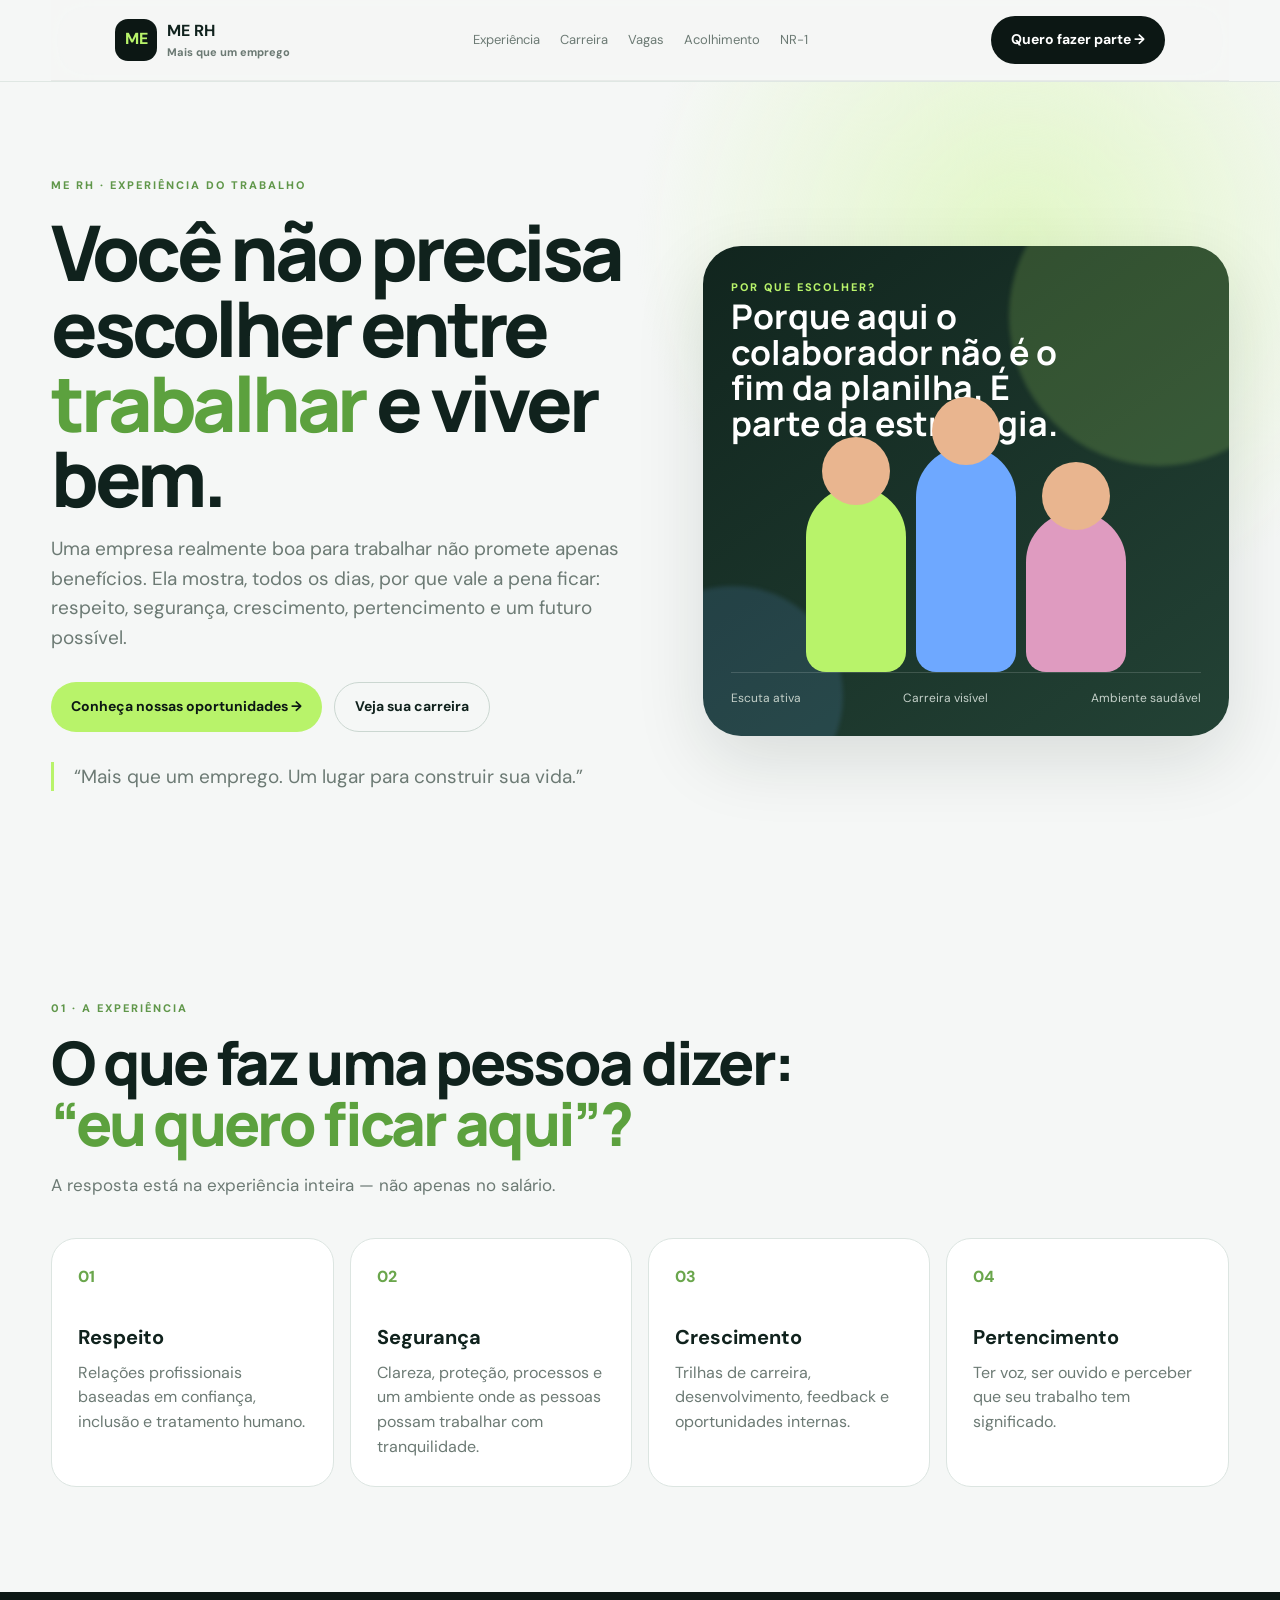
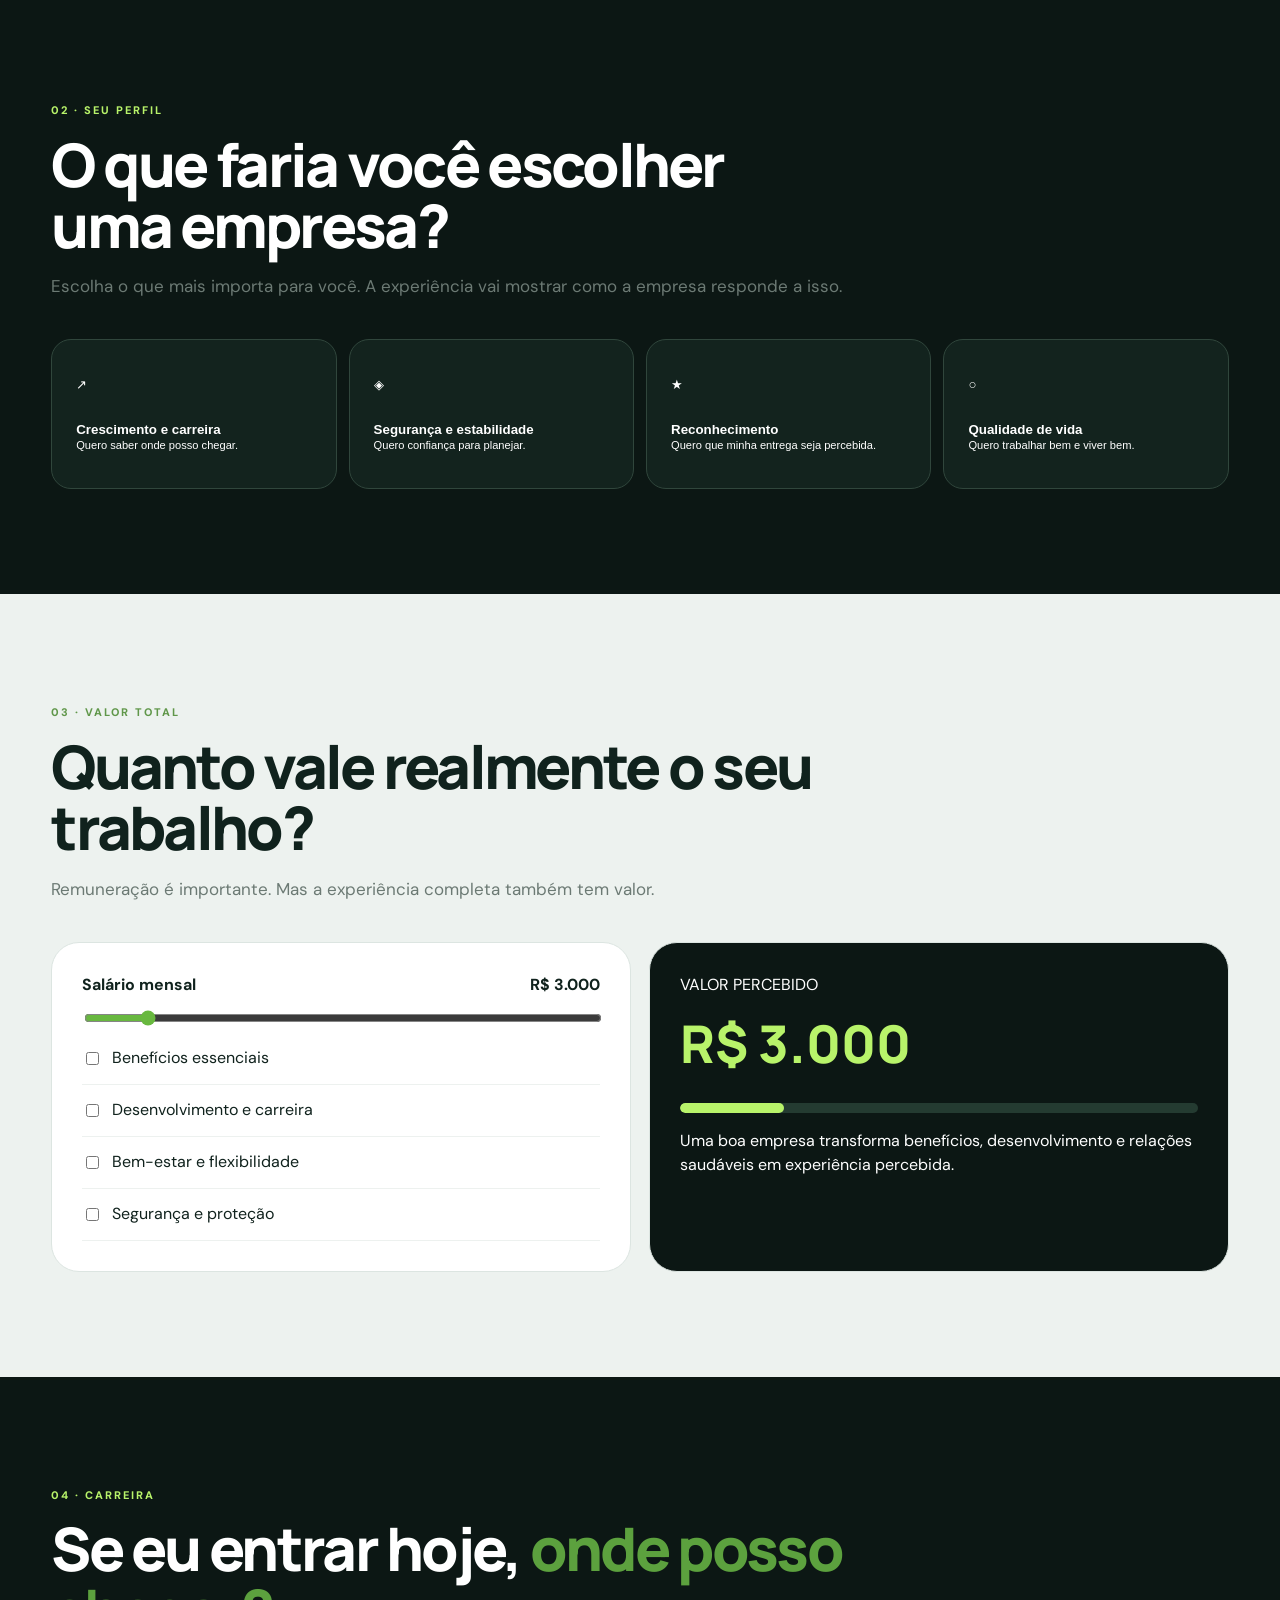
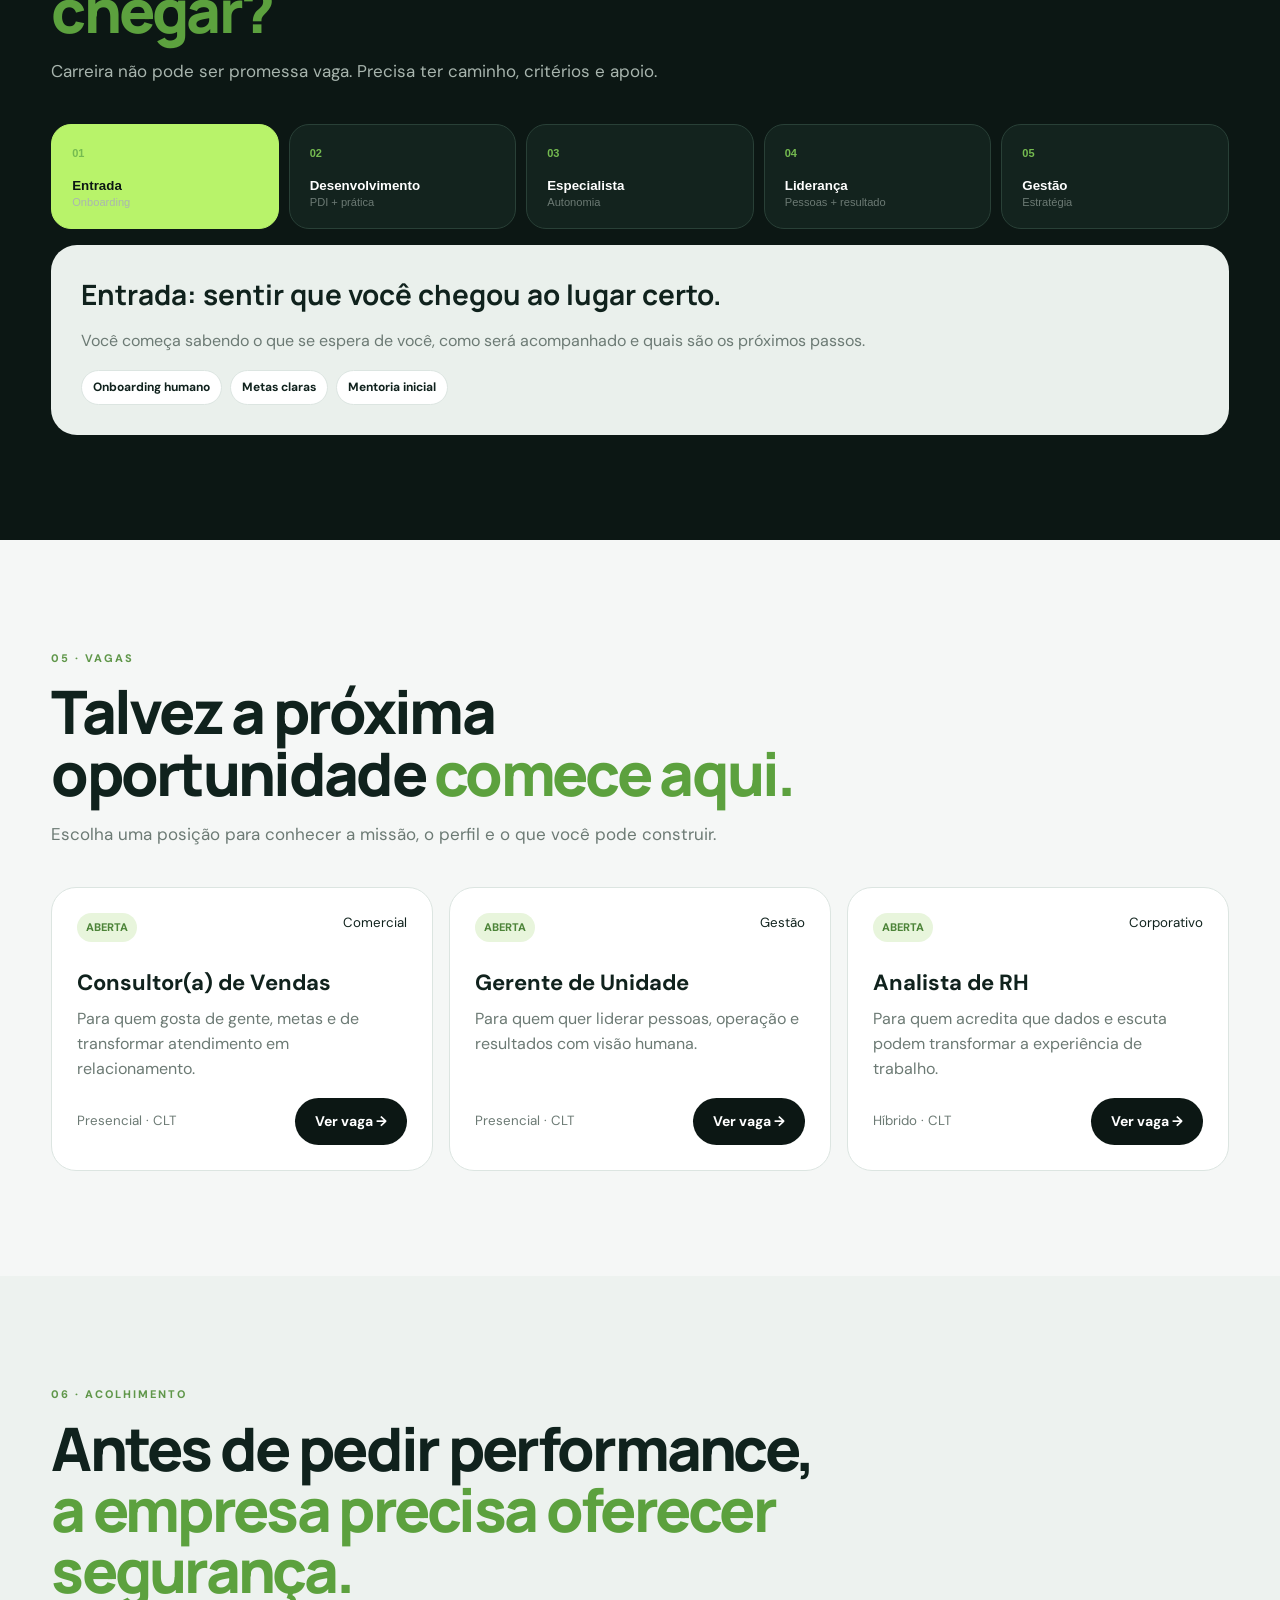
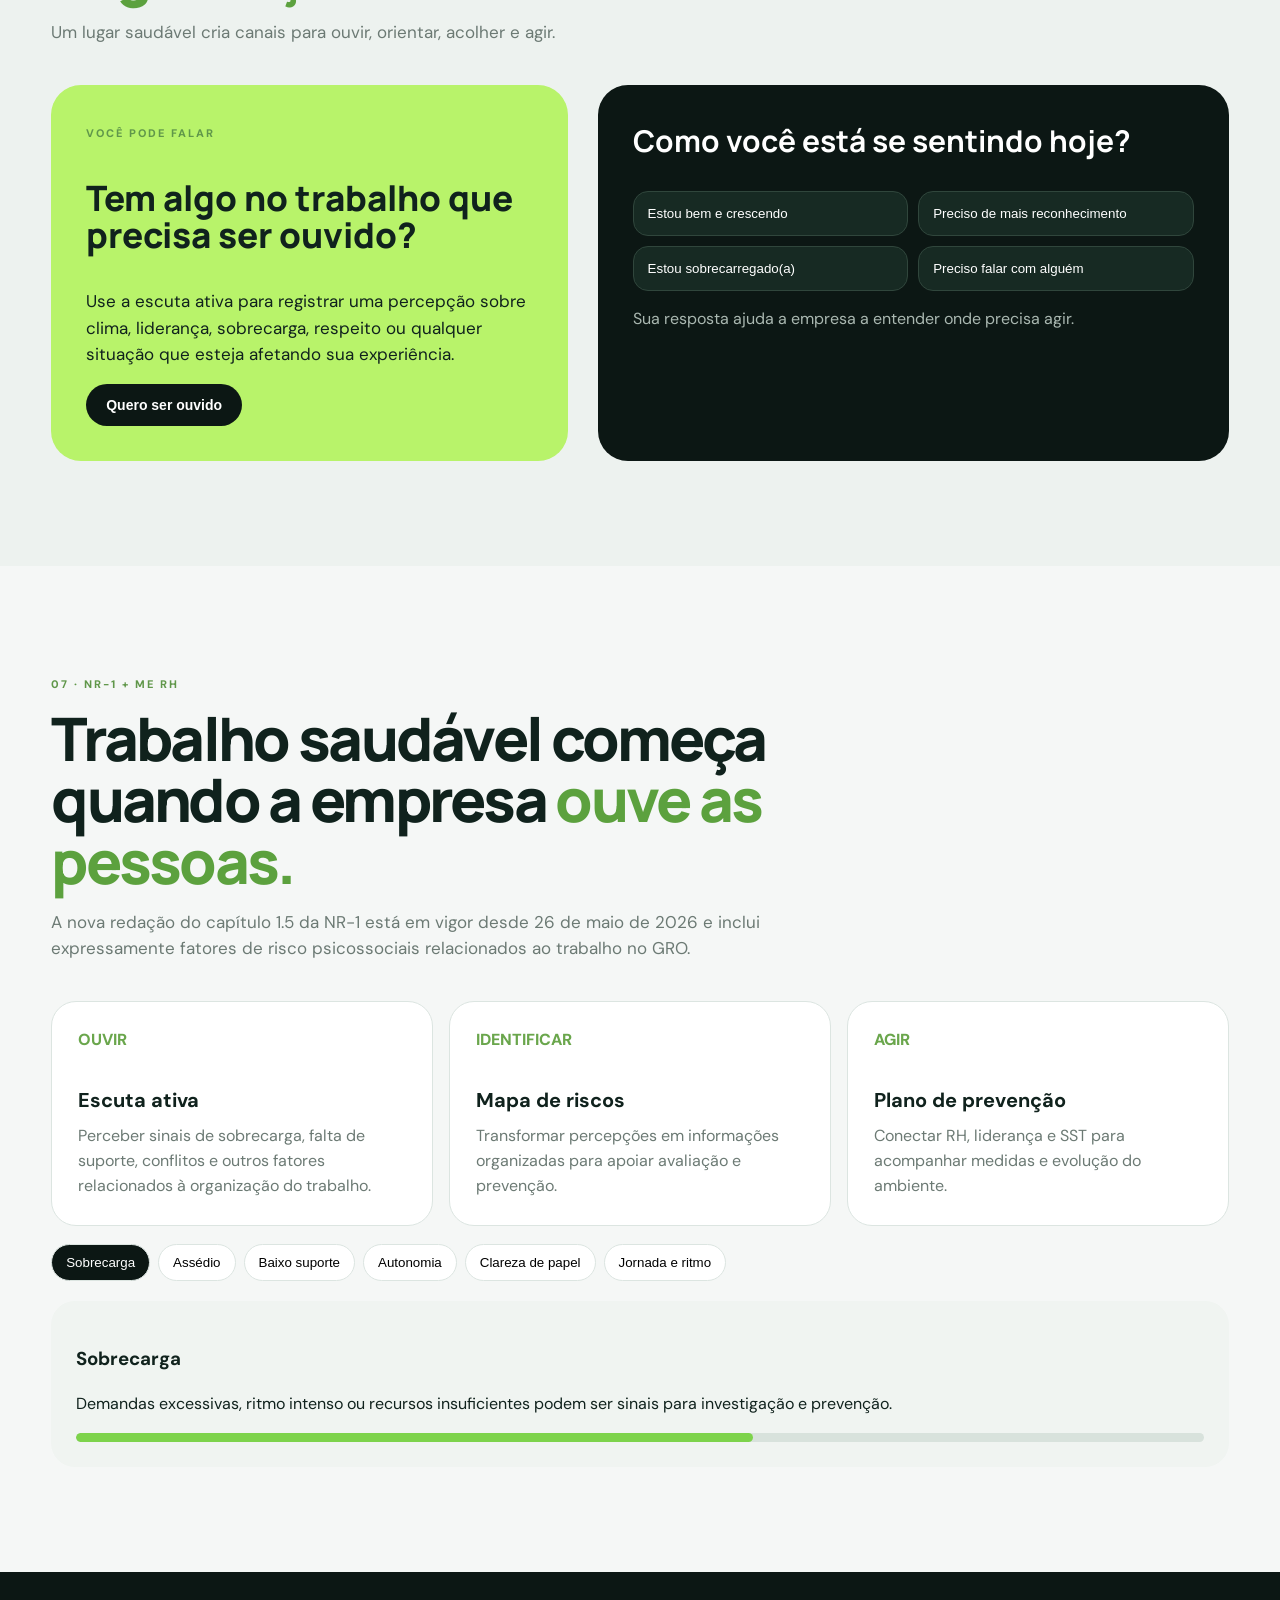
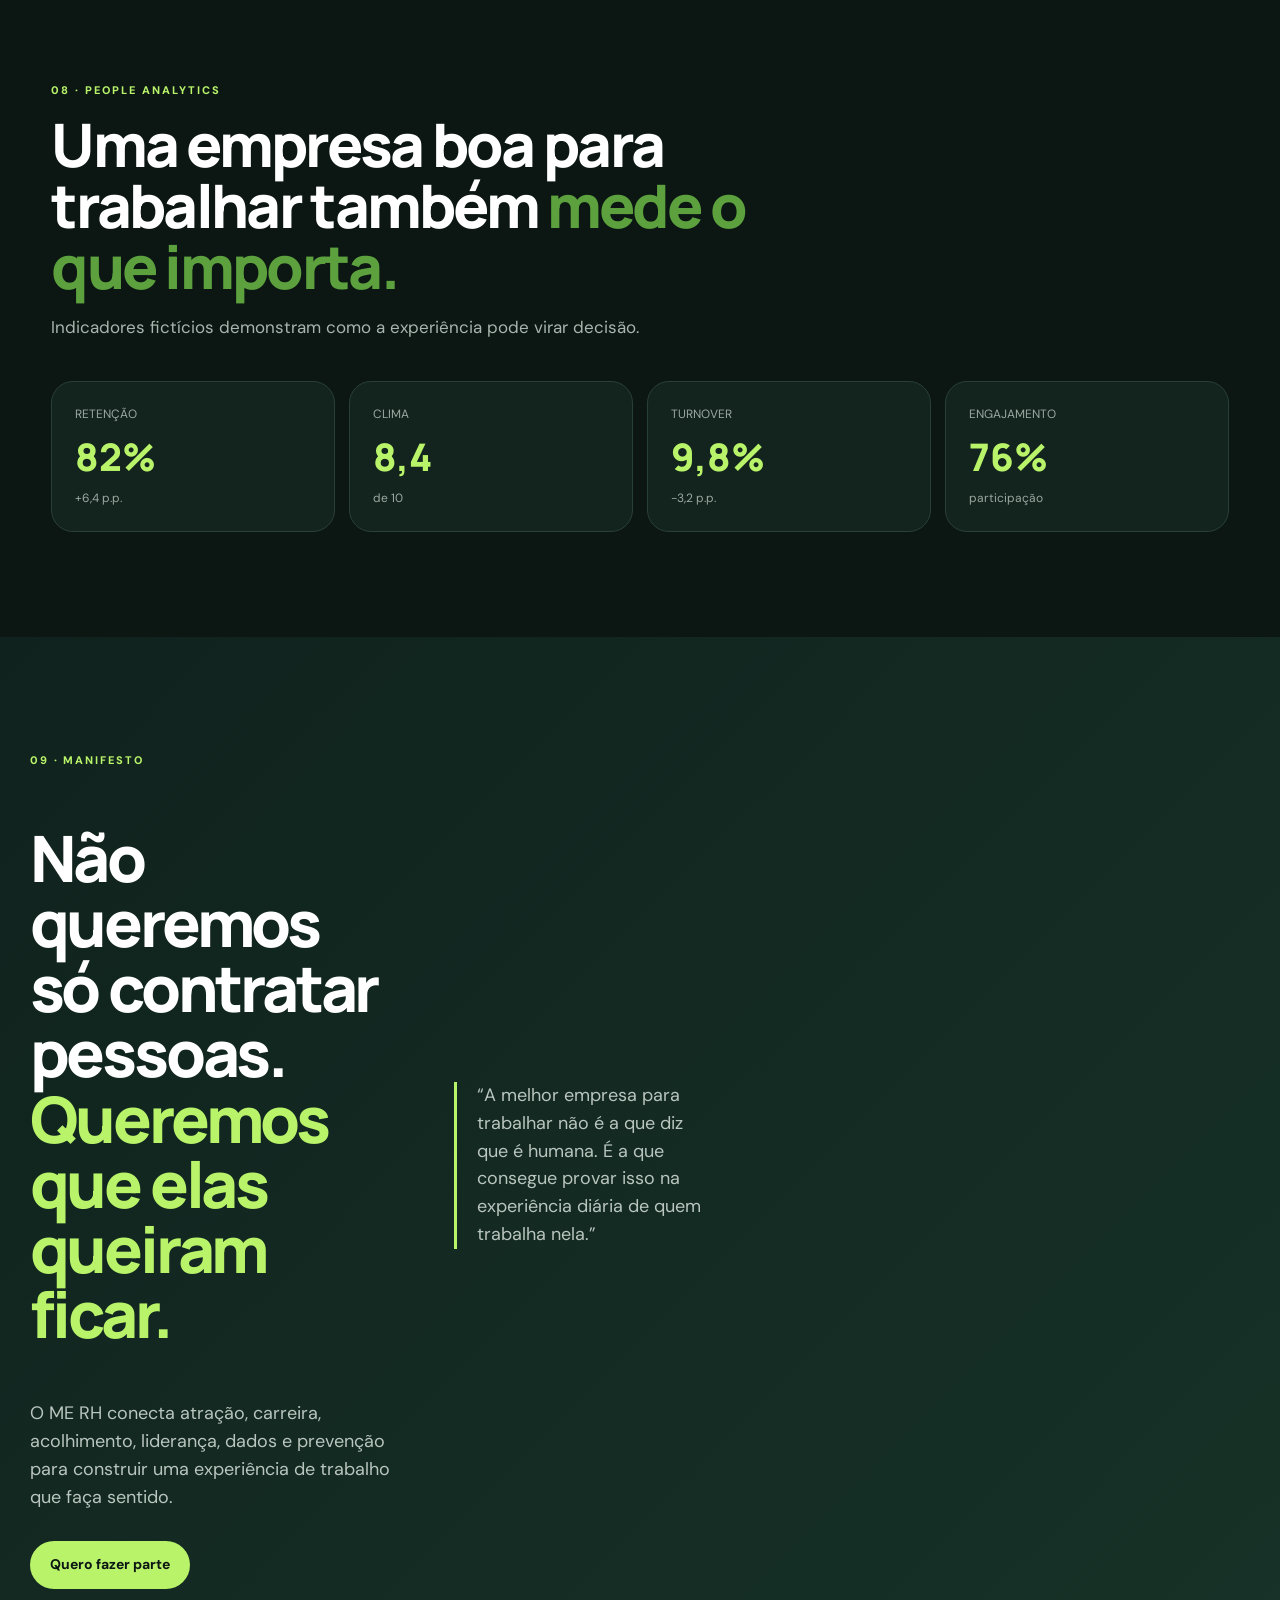
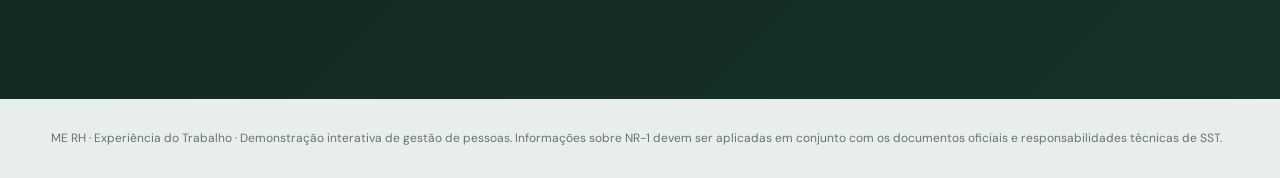
==== commit 7cc1624c: "Reestruturar ME RH com carreira, vagas, acolhimento e NR-1 integrado" ====
--- a/index.html
+++ b/index.html
@@ -1,25 +1,39 @@
 <!DOCTYPE html>
 <html lang="pt-BR">
 <head>
-<meta charset="UTF-8"><meta name="viewport" content="width=device-width,initial-scale=1.0">
-<meta name="description" content="ME RH — experiência interativa para demonstrar como empresas podem atrair, desenvolver e reter talentos.">
+<meta charset="UTF-8">
+<meta name="viewport" content="width=device-width,initial-scale=1.0">
+<meta name="description" content="ME RH — uma experiência de carreira, acolhimento e trabalho saudável.">
 <title>ME RH | Experiência do Trabalho</title>
-<link rel="preconnect" href="https://fonts.googleapis.com"><link rel="preconnect" href="https://fonts.gstatic.com" crossorigin>
-<link href="https://fonts.googleapis.com/css2?family=DM+Sans:wght@400;500;600;700&family=Manrope:wght@500;600;700;800&display=swap" rel="stylesheet">
+<link rel="preconnect" href="https://fonts.googleapis.com">
+<link rel="preconnect" href="https://fonts.gstatic.com" crossorigin>
+<link href="https://fonts.googleapis.com/css2?family=DM+Sans:wght@400;500;600;700&family=Manrope:wght@600;700;800&display=swap" rel="stylesheet">
 <link rel="stylesheet" href="styles.css">
+<style>
+:root{--bg:#f5f7f6;--ink:#10221d;--muted:#6c7a74;--dark:#0c1714;--green:#b8f36a;--line:#dce5e1;--white:#fff;--shadow:0 24px 70px rgba(15,35,28,.12)}*{box-sizing:border-box}html{scroll-behavior:smooth}body{margin:0;background:var(--bg);color:var(--ink);font-family:'DM Sans',sans-serif;line-height:1.55}a{text-decoration:none;color:inherit}.container{width:min(1180px,92%);margin:auto}.topbar{position:sticky;top:0;z-index:50;background:rgba(245,247,246,.92);backdrop-filter:blur(18px);border-bottom:1px solid #dfe7e3}.nav{min-height:76px;display:flex;align-items:center;justify-content:space-between;gap:24px}.brand{display:flex;align-items:center;gap:10px}.logo{display:grid;place-items:center;width:42px;height:42px;border-radius:13px;background:var(--dark);color:var(--green);font-weight:800}.brand b,.brand small{display:block}.brand small{font-size:11px;color:var(--muted)}.nav nav{display:flex;gap:20px;align-items:center;font-size:13px;color:var(--muted)}.nav nav a:hover{color:var(--ink)}.btn{display:inline-flex;align-items:center;justify-content:center;gap:8px;border:0;border-radius:999px;background:var(--dark);color:#fff;padding:13px 20px;font-weight:700;cursor:pointer}.btn.light{background:var(--green);color:var(--dark)}.btn.outline{background:transparent;color:var(--ink);border:1px solid #cbd7d1}.hero{padding:90px 0 80px;background:radial-gradient(circle at 80% 20%,#e2f7c7 0,transparent 32%),var(--bg)}.hero-grid{display:grid;grid-template-columns:1.05fr .95fr;gap:70px;align-items:center}.kicker{font-size:11px;letter-spacing:.18em;font-weight:800;color:#60974a}.hero h1{font:800 clamp(48px,6vw,82px)/.98 Manrope,sans-serif;letter-spacing:-.055em;margin:18px 0}.hero h1 em{font-style:normal;color:#5ca13e}.lead{font-size:19px;color:var(--muted);max-width:680px}.actions{display:flex;gap:12px;flex-wrap:wrap;margin:30px 0}.hero-card{min-height:490px;border-radius:38px;background:linear-gradient(145deg,#11251e,#234235);position:relative;overflow:hidden;box-shadow:var(--shadow);padding:28px;color:white}.hero-card:before,.hero-card:after{content:'';position:absolute;border-radius:50%;background:rgba(184,243,106,.18);filter:blur(2px)}.hero-card:before{width:300px;height:300px;right:-80px;top:-80px}.hero-card:after{width:220px;height:220px;left:-80px;bottom:-70px;background:rgba(110,168,255,.14)}.hero-card-content{position:absolute;inset:28px;display:flex;flex-direction:column;justify-content:space-between;z-index:2}.hero-card h3{font:700 34px/1.05 Manrope;margin:0;max-width:360px}.hero-personas{display:flex;align-items:end;justify-content:center;height:260px;gap:10px}.person{width:100px;border-radius:60px 60px 24px 24px;background:var(--green);height:185px;position:relative}.person:before{content:'';position:absolute;width:68px;height:68px;border-radius:50%;background:#e9b58f;left:16px;top:-50px}.person:nth-child(2){height:225px;background:#6ea8ff}.person:nth-child(3){height:160px;background:#df9bc0}.hero-card-note{display:flex;justify-content:space-between;gap:12px;border-top:1px solid rgba(255,255,255,.15);padding-top:16px;font-size:12px;color:#c5d1ca}.section{padding:105px 0}.section.alt{background:#edf2ef}.section.dark{background:var(--dark);color:white}.section-head{max-width:800px;margin-bottom:40px}.section-head h2{font:800 clamp(38px,5vw,60px)/1.02 Manrope;letter-spacing:-.045em;margin:12px 0}.section-head h2 span{color:#5ca13e}.section-head p{font-size:17px;color:var(--muted)}.dark .section-head p{color:#a8b5ae}.cards{display:grid;grid-template-columns:repeat(4,1fr);gap:16px}.card{background:#fff;border:1px solid var(--line);border-radius:25px;padding:26px;transition:.2s}.card:hover{transform:translateY(-5px);box-shadow:var(--shadow)}.card .num{font-weight:800;color:#6aa64c}.card h3{margin:32px 0 8px;font-size:20px}.card p{color:var(--muted);margin:0}.profile{background:var(--dark);color:white}.profile-grid{display:grid;grid-template-columns:repeat(4,1fr);gap:12px}.profile-option{border:1px solid #30463c;background:#13231e;color:white;border-radius:20px;padding:24px;text-align:left;cursor:pointer;min-height:150px}.profile-option.active{border-color:var(--green);background:#1b3027}.profile-option b{display:block;margin-top:30px}.profile-result{margin-top:18px;border-radius:24px;background:var(--green);color:var(--dark);padding:24px;display:none}.profile-result.show{display:block}.sim{display:grid;grid-template-columns:1fr 1fr;gap:18px}.panel{background:white;border:1px solid var(--line);border-radius:28px;padding:30px}.panel label{display:flex;justify-content:space-between;font-weight:700;margin-bottom:10px}.panel input[type=range]{width:100%;accent-color:#68b83f}.benefit{display:flex;gap:10px;align-items:center;padding:13px 0;border-bottom:1px solid #edf1ef}.value-panel{background:var(--dark);color:white}.value-panel strong{font:800 52px Manrope;color:var(--green);display:block;margin:10px 0 24px}.bar{height:10px;border-radius:99px;background:#243b31;overflow:hidden;margin:9px 0 16px}.bar i{display:block;height:100%;background:var(--green);border-radius:99px}.career-track{display:grid;grid-template-columns:repeat(5,1fr);gap:10px}.career-step{border:1px solid #294037;background:#13231e;color:white;border-radius:20px;padding:20px;text-align:left;cursor:pointer}.career-step.active{background:var(--green);color:var(--dark);border-color:var(--green)}.career-step span{font-size:11px;font-weight:800}.career-step b,.career-step small{display:block}.career-step b{margin:18px 0 3px}.career-detail{margin-top:16px;background:#eaf0ec;color:var(--ink);border-radius:26px;padding:30px}.career-detail h3{font:700 28px Manrope;margin:0 0 8px}.career-detail p{color:var(--muted)}.tags{display:flex;gap:8px;flex-wrap:wrap}.tag{background:#fff;border:1px solid var(--line);padding:7px 11px;border-radius:999px;font-size:12px;font-weight:700}.jobs-grid{display:grid;grid-template-columns:repeat(3,1fr);gap:16px}.job{background:white;border:1px solid var(--line);border-radius:25px;padding:25px;display:flex;flex-direction:column;min-height:250px}.job-top{display:flex;justify-content:space-between;gap:10px}.badge{font-size:11px;background:#e8f5dc;color:#4d8439;border-radius:999px;padding:6px 9px;font-weight:800}.job h3{font-size:22px;margin:24px 0 7px}.job p{color:var(--muted);margin-top:0}.job-footer{margin-top:auto;display:flex;justify-content:space-between;align-items:center;gap:10px}.job-footer small{color:var(--muted)}.support{display:grid;grid-template-columns:.9fr 1.1fr;gap:30px;align-items:stretch}.welcome{background:var(--green);border-radius:30px;padding:35px}.welcome h3{font:800 35px Manrope;line-height:1.05}.welcome p{font-size:17px}.listen{background:var(--dark);color:white;border-radius:30px;padding:35px}.listen h3{font:700 30px Manrope;margin-top:0}.listen-options{display:grid;grid-template-columns:1fr 1fr;gap:10px}.listen-options button{background:#172a23;color:white;border:1px solid #30463c;border-radius:15px;padding:14px;text-align:left;cursor:pointer}.listen-options button:hover{border-color:var(--green)}.nr-grid{display:grid;grid-template-columns:repeat(3,1fr);gap:16px}.risk-map{display:flex;gap:8px;flex-wrap:wrap;margin-bottom:20px}.risk-map button{border:1px solid var(--line);background:white;border-radius:999px;padding:10px 14px;cursor:pointer}.risk-map button.active{background:var(--dark);color:white}.risk-detail{background:#f0f4f1;border-radius:24px;padding:25px}.risk-score{height:9px;background:#d8e2dc;border-radius:99px;margin-top:15px;overflow:hidden}.risk-score i{display:block;height:100%;width:60%;background:var(--green2);border-radius:99px}.analytics{display:grid;grid-template-columns:repeat(4,1fr);gap:14px}.kpi{background:#13231e;border:1px solid #294037;border-radius:22px;padding:23px;color:white}.kpi small{color:#9aa9a1}.kpi strong{display:block;color:var(--green);font:800 38px Manrope;margin:7px 0}.manifesto{padding:110px 0;background:linear-gradient(135deg,#10221d,#173228);color:white}.manifesto-grid{display:grid;grid-template-columns:1fr .7fr;gap:60px;align-items:center}.manifesto h2{font:800 clamp(42px,5vw,70px)/1.02 Manrope;letter-spacing:-.05em}.manifesto p{font-size:18px;color:#b9c5bf;max-width:700px}.quote{border-left:3px solid var(--green);padding-left:20px;color:#d8e2dd}.footer{padding:30px 0;background:#e8eeea;color:#66756d;font-size:12px}.mobile-menu{display:none}@media(max-width:900px){.nav nav{display:none}.hero-grid,.sim,.support,.manifesto-grid{grid-template-columns:1fr}.hero{padding-top:60px}.cards,.profile-grid,.jobs-grid,.nr-grid{grid-template-columns:repeat(2,1fr)}.career-track{grid-template-columns:1fr}.analytics{grid-template-columns:repeat(2,1fr)}.section{padding:75px 0}}@media(max-width:560px){.container{width:min(92%,520px)}.cards,.profile-grid,.jobs-grid,.nr-grid,.analytics,.listen-options{grid-template-columns:1fr}.hero h1{font-size:45px}.hero-card{min-height:410px}.section-head h2{font-size:39px}.actions{flex-direction:column;align-items:stretch}.btn{width:100%}}
+</style>
 </head>
 <body>
-<header class="topbar"><div class="container nav"><a class="brand" href="#inicio"><span class="logo">ME</span><span><b>ME RH</b><small>Mais que um emprego</small></span></a><nav><a href="#experiencia">Experiência</a><a href="#simulador">Valor</a><a href="#carreira">Carreira</a><a href="#dashboard">Dashboard</a></nav><a class="btn btn-sm" href="#perfil">Começar</a></div></header>
+<header class="topbar"><div class="container nav"><a class="brand" href="#inicio"><span class="logo">ME</span><span><b>ME RH</b><small>Mais que um emprego</small></span></a><nav><a href="#experiencia">Experiência</a><a href="#carreira">Carreira</a><a href="#vagas">Vagas</a><a href="#acolhimento">Acolhimento</a><a href="#nr1">NR-1</a></nav><a class="btn" href="#vagas">Quero fazer parte →</a></div></header>
 <main>
-<section class="hero" id="inicio"><div class="orb orb-a"></div><div class="orb orb-b"></div><div class="container hero-grid"><div><span class="kicker">ME RH · UMA NOVA FORMA DE TRABALHAR</span><h1>Você não precisa escolher entre <em>trabalhar</em> e viver bem.</h1><p class="hero-lead">Uma experiência interativa para mostrar que o valor de um trabalho vai muito além do salário: segurança, crescimento, reconhecimento, relações saudáveis e um futuro possível.</p><div class="hero-actions"><a class="btn" href="#perfil">Descubra seu perfil <span>→</span></a><a class="text-link" href="#dashboard">Ver os dados da experiência ↓</a></div><div class="hero-stats"><div><strong>01</strong><span>Você é ouvido</span></div><div><strong>02</strong><span>Você cresce</span></div><div><strong>03</strong><span>Você constrói futuro</span></div></div></div><div class="hero-visual"><div class="floating-chip chip-one">● Reconhecimento real</div><div class="floating-chip chip-two">↗ Carreira com direção</div><div class="illustration-card"><svg viewBox="0 0 520 420" role="img" aria-label="Ilustração de pessoas conectadas"><circle cx="260" cy="210" r="150" fill="#dff0d8"/><circle cx="260" cy="210" r="102" fill="#b8f36a" opacity=".75"/><path d="M90 300 C150 240 195 260 235 290 C280 325 325 325 430 240" fill="none" stroke="#10201c" stroke-width="5" stroke-linecap="round" opacity=".25"/><g transform="translate(185 65)"><circle cx="75" cy="55" r="38" fill="#f4c7a1"/><path d="M38 55c2-42 74-55 82 2-19-14-49-16-82-2Z" fill="#10201c"/><path d="M20 145c3-50 38-73 55-73s52 23 55 73" fill="#82d94d"/><path d="M48 112h55l-10 38H58z" fill="#fff" opacity=".85"/></g><g transform="translate(55 130)"><circle cx="75" cy="55" r="34" fill="#d79b72"/><path d="M42 52c4-38 59-52 70-4-16-10-41-14-70 4Z" fill="#4c3125"/><path d="M25 140c2-45 29-70 50-70 25 0 51 25 53 70" fill="#5f8bd9"/><circle cx="64" cy="58" r="4" fill="#10201c"/><circle cx="87" cy="58" r="4" fill="#10201c"/></g><g transform="translate(325 130)"><circle cx="75" cy="55" r="35" fill="#9b684d"/><path d="M41 56c-3-46 61-62 73-5-20-14-43-14-73 5Z" fill="#281d19"/><path d="M22 140c5-45 32-70 53-70 26 0 52 25 54 70" fill="#8b75d6"/><circle cx="64" cy="58" r="4" fill="#10201c"/><circle cx="87" cy="58" r="4" fill="#10201c"/></g><g transform="translate(200 255)"><rect width="120" height="58" rx="18" fill="#10201c"/><text x="60" y="25" text-anchor="middle" font-size="11" fill="#b8f36a" font-family="DM Sans">EXPERIÊNCIA</text><text x="60" y="45" text-anchor="middle" font-size="15" font-weight="700" fill="#fff" font-family="DM Sans">82% positiva</text></g></svg><div class="illustration-caption"><b>Gente não fica por acaso.</b><span>Fica quando percebe valor naquilo que vive todos os dias.</span></div></div></div></div></section>
-<section class="section" id="experiencia"><div class="container"><div class="section-head"><span class="kicker">01 · O NOVO JOGO DA RETENÇÃO</span><h2>As pessoas não estão rejeitando o trabalho. <span>Estão escolhendo melhor onde colocar a própria vida.</span></h2><p>Por isso, a empresa precisa tornar o valor do vínculo visível, mensurável e humano.</p></div><div class="cards four"><article><i>01</i><h3>Respeito</h3><p>Ser tratado como pessoa antes de ser tratado como número.</p></article><article><i>02</i><h3>Segurança</h3><p>Ter previsibilidade e proteção para planejar o amanhã.</p></article><article><i>03</i><h3>Crescimento</h3><p>Enxergar um próximo passo e saber como chegar lá.</p></article><article><i>04</i><h3>Pertencimento</h3><p>Sentir que seu trabalho tem espaço, voz e significado.</p></article></div></div></section>
-<section class="profile-section" id="perfil"><div class="container"><div class="section-head light"><span class="kicker">02 · EXPERIÊNCIA PERSONALIZADA</span><h2>O que faria você escolher uma empresa?</h2><p>Selecione até 3 fatores. O sistema monta uma leitura personalizada do seu perfil.</p></div><div class="choices" id="choices"></div><div class="profile-result" id="profileResult"><div><span class="mini-label">SEU RESULTADO</span><h3>Monte seu perfil</h3><p>Escolha pelo menos uma opção acima.</p></div><div class="score"><b>0</b><small>/ 3</small></div></div></div></section>
-<section class="section" id="simulador"><div class="container"><div class="section-head"><span class="kicker">03 · VALOR TOTAL</span><h2>Quanto vale realmente o seu trabalho?</h2><p>Simule o valor percebido considerando remuneração e componentes que impactam a experiência.</p></div><div class="sim-grid"><div class="sim-panel"><label>Salário mensal <output id="salaryOut">R$ 3.000</output></label><input id="salary" type="range" min="1500" max="12000" step="100" value="3000"><div class="range-labels"><span>R$ 1.500</span><span>R$ 12.000</span></div><div class="benefits"><label><input type="checkbox" value="500"> Benefícios essenciais <b>+ R$ 500</b></label><label><input type="checkbox" value="350"> Desenvolvimento e carreira <b>+ R$ 350</b></label><label><input type="checkbox" value="300"> Bem-estar e flexibilidade <b>+ R$ 300</b></label><label><input type="checkbox" value="450"> Segurança e proteção <b>+ R$ 450</b></label></div></div><div class="value-card"><span>VALOR PERCEBIDO</span><strong id="totalValue">R$ 3.000</strong><div class="value-bar"><i id="valueBar"></i></div><p>O objetivo é fazer o colaborador perceber valor na prática — não apenas no discurso.</p><div class="micro-grid"><div><b id="salaryPart">R$ 3.000</b><span>remuneração</span></div><div><b id="extraPart">R$ 0</b><span>valor adicional</span></div></div></div></div></div></section>
-<section class="dark-section" id="carreira"><div class="container"><div class="section-head light"><span class="kicker">04 · FUTURO VISÍVEL</span><h2>Se eu entrar hoje, <span>onde posso chegar?</span></h2><p>Uma carreira precisa ser visual. Clique nas etapas para descobrir o que muda em cada fase.</p></div><div class="career"><div class="career-line"></div><button class="career-step active" data-career="0"><span>01</span><b>Entrada</b><small>Integração</small></button><button class="career-step" data-career="1"><span>02</span><b>Desenvolvimento</b><small>PDI + prática</small></button><button class="career-step" data-career="2"><span>03</span><b>Especialista</b><small>Autonomia</small></button><button class="career-step" data-career="3"><span>04</span><b>Liderança</b><small>Influência</small></button><button class="career-step" data-career="4"><span>05</span><b>Gestão</b><small>Estratégia</small></button></div><div class="career-detail" id="careerDetail"><span>ETAPA 01</span><h3>Entrada: sentir que você chegou ao lugar certo.</h3><p>Onboarding estruturado, clareza de função, acompanhamento dos primeiros meses e alguém disponível para ajudar.</p><div class="detail-tags"><b>Onboarding</b><b>Mentoria</b><b>Feedback 30/60/90</b></div></div></div></section>
-<section class="section dashboard" id="dashboard"><div class="container"><div class="section-head"><span class="kicker">05 · PEOPLE ANALYTICS</span><h2>O que a empresa precisa enxergar para conseguir reter.</h2><p>Um dashboard fictício transforma a experiência das pessoas em indicadores de decisão.</p></div><div class="dash-controls"><button class="filter active" data-period="6">Últimos 6 meses</button><button class="filter" data-period="12">Últimos 12 meses</button><button class="filter" data-period="24">Visão anual</button></div><div class="kpi-grid"><div class="kpi"><span>RETENÇÃO</span><strong id="kpiRetention">82%</strong><small>+6,4 p.p. no período</small><div class="spark"><i style="height:52%"></i><i style="height:58%"></i><i style="height:61%"></i><i style="height:66%"></i><i style="height:74%"></i><i style="height:82%"></i></div></div><div class="kpi"><span>CLIMA</span><strong id="kpiClimate">8,4</strong><small>de 10 · percepção interna</small><div class="ring"><svg viewBox="0 0 100 100"><circle cx="50" cy="50" r="40"/><circle class="ring-value" cx="50" cy="50" r="40"/></svg><b>84%</b></div></div><div class="kpi"><span>TURNOVER</span><strong id="kpiTurnover">9,8%</strong><small>-3,2 p.p. no período</small><div class="mini-bars"><i style="height:70%"></i><i style="height:62%"></i><i style="height:55%"></i><i style="height:47%"></i><i style="height:39%"></i></div></div><div class="kpi"><span>ENGAJAMENTO</span><strong id="kpiEngagement">76%</strong><small>participação em ações</small><div class="progress-wide"><i style="width:76%"></i></div></div></div><div class="dash-grid"><div class="chart-card"><div class="chart-head"><div><b>Índice de experiência do colaborador</b><small>evolução mensal</small></div><span class="badge">↑ 14%</span></div><svg class="line-chart" viewBox="0 0 700 280" preserveAspectRatio="none"><defs><linearGradient id="area" x1="0" x2="0" y1="0" y2="1"><stop offset="0" stop-color="#b8f36a" stop-opacity=".45"/><stop offset="1" stop-color="#b8f36a" stop-opacity="0"/></linearGradient></defs><path d="M0 220 L80 205 L160 190 L240 205 L320 145 L400 160 L480 105 L560 120 L640 70 L700 55 L700 280 L0 280 Z" fill="url(#area)"/><path d="M0 220 L80 205 L160 190 L240 205 L320 145 L400 160 L480 105 L560 120 L640 70 L700 55" fill="none" stroke="#82b94f" stroke-width="5" stroke-linecap="round" stroke-linejoin="round"/><g fill="#10201c"><circle cx="320" cy="145" r="6"/><circle cx="480" cy="105" r="6"/><circle cx="640" cy="70" r="6"/></g></svg><div class="chart-axis"><span>Jan</span><span>Fev</span><span>Mar</span><span>Abr</span><span>Mai</span><span>Jun</span><span>Jul</span><span>Ago</span><span>Set</span><span>Out</span></div></div><div class="chart-card"><div class="chart-head"><div><b>Motivos que fazem as pessoas ficar</b><small>pesquisa fictícia</small></div><span class="badge neutral">Top 5</span></div><div class="reason-bars"><div><span>Qualidade de vida</span><b>28%</b><i><em style="width:28%"></em></i></div><div><span>Crescimento</span><b>24%</b><i><em style="width:24%"></em></i></div><div><span>Ambiente</span><b>20%</b><i><em style="width:20%"></em></i></div><div><span>Reconhecimento</span><b>16%</b><i><em style="width:16%"></em></i></div><div><span>Remuneração</span><b>12%</b><i><em style="width:12%"></em></i></div></div></div></div></div></section>
-<section class="section vote-section"><div class="container"><div class="section-head"><span class="kicker">06 · ESCUTA ATIVA</span><h2>O que faria você ficar mais tempo?</h2><p>Vote. O resultado desta experiência muda em tempo real.</p></div><div class="vote-grid" id="voteGrid"></div><div class="vote-result"><div><b id="topReason">Escolha uma opção</b><span>principal motivo desta experiência</span></div><strong id="voteCount">0 votos</strong></div></div></section>
-<section class="section manifesto" id="manifesto"><div class="container manifesto-grid"><div><span class="kicker">07 · MANIFESTO ME RH</span><h2>Não queremos apenas contratar pessoas.<br><span>Queremos criar razões para elas ficarem.</span></h2></div><div class="manifesto-copy"><p>Retenção não começa no contrato. Começa na primeira impressão, na liderança, na forma como a empresa escuta, no reconhecimento e na sensação de que existe um amanhã possível.</p><p><strong>Uma boa empresa não pede lealdade. Ela constrói uma experiência que merece lealdade.</strong></p><a class="btn" href="#inicio">Voltar ao início ↑</a></div></div></section>
-</main>
-<footer><div class="container footer"><div><span class="logo">ME</span><b>ME RH</b><p>Empresa fictícia criada para demonstrar uma nova proposta de valor ao colaborador.</p></div><div><small>EXPERIÊNCIA</small><a href="#perfil">Meu perfil</a><a href="#simulador">Simulador</a><a href="#carreira">Carreira</a><a href="#dashboard">Dashboard</a></div><div><small>IDEIA CENTRAL</small><p>Mais que um emprego.<br>Um lugar para construir sua vida.</p></div></div></footer>
-<script src="script.js"></script>
-</body></html>+<section class="hero" id="inicio"><div class="container hero-grid"><div><span class="kicker">ME RH · EXPERIÊNCIA DO TRABALHO</span><h1>Você não precisa escolher entre <em>trabalhar</em> e viver bem.</h1><p class="lead">Uma empresa realmente boa para trabalhar não promete apenas benefícios. Ela mostra, todos os dias, por que vale a pena ficar: respeito, segurança, crescimento, pertencimento e um futuro possível.</p><div class="actions"><a class="btn light" href="#vagas">Conheça nossas oportunidades →</a><a class="btn outline" href="#carreira">Veja sua carreira</a></div><p class="quote">“Mais que um emprego. Um lugar para construir sua vida.”</p></div><div class="hero-card"><div class="hero-card-content"><div><span class="kicker" style="color:var(--green)">POR QUE ESCOLHER?</span><h3>Porque aqui o colaborador não é o fim da planilha. É parte da estratégia.</h3></div><div class="hero-personas"><span class="person"></span><span class="person"></span><span class="person"></span></div><div class="hero-card-note"><span>Escuta ativa</span><span>Carreira visível</span><span>Ambiente saudável</span></div></div></div></div></section>
+<section class="section" id="experiencia"><div class="container"><div class="section-head"><span class="kicker">01 · A EXPERIÊNCIA</span><h2>O que faz uma pessoa dizer: <span>“eu quero ficar aqui”?</span></h2><p>A resposta está na experiência inteira — não apenas no salário.</p></div><div class="cards"><article class="card"><span class="num">01</span><h3>Respeito</h3><p>Relações profissionais baseadas em confiança, inclusão e tratamento humano.</p></article><article class="card"><span class="num">02</span><h3>Segurança</h3><p>Clareza, proteção, processos e um ambiente onde as pessoas possam trabalhar com tranquilidade.</p></article><article class="card"><span class="num">03</span><h3>Crescimento</h3><p>Trilhas de carreira, desenvolvimento, feedback e oportunidades internas.</p></article><article class="card"><span class="num">04</span><h3>Pertencimento</h3><p>Ter voz, ser ouvido e perceber que seu trabalho tem significado.</p></article></div></div></section>
+<section class="section profile" id="perfil"><div class="container"><div class="section-head"><span class="kicker" style="color:var(--green)">02 · SEU PERFIL</span><h2>O que faria você escolher uma empresa?</h2><p>Escolha o que mais importa para você. A experiência vai mostrar como a empresa responde a isso.</p></div><div class="profile-grid"><button class="profile-option" data-profile="crescimento"><span>↗</span><b>Crescimento e carreira</b><small>Quero saber onde posso chegar.</small></button><button class="profile-option" data-profile="seguranca"><span>◈</span><b>Segurança e estabilidade</b><small>Quero confiança para planejar.</small></button><button class="profile-option" data-profile="reconhecimento"><span>★</span><b>Reconhecimento</b><small>Quero que minha entrega seja percebida.</small></button><button class="profile-option" data-profile="qualidade"><span>○</span><b>Qualidade de vida</b><small>Quero trabalhar bem e viver bem.</small></button></div><div class="profile-result" id="profileResult"></div></div></section>
+<section class="section alt" id="valor"><div class="container"><div class="section-head"><span class="kicker">03 · VALOR TOTAL</span><h2>Quanto vale realmente o seu trabalho?</h2><p>Remuneração é importante. Mas a experiência completa também tem valor.</p></div><div class="sim"><div class="panel"><label>Salário mensal <output id="salaryOut">R$ 3.000</output></label><input id="salary" type="range" min="1500" max="15000" step="100" value="3000"><div class="benefit"><input type="checkbox" class="benefitCheck" value="500"> Benefícios essenciais</div><div class="benefit"><input type="checkbox" class="benefitCheck" value="350"> Desenvolvimento e carreira</div><div class="benefit"><input type="checkbox" class="benefitCheck" value="300"> Bem-estar e flexibilidade</div><div class="benefit"><input type="checkbox" class="benefitCheck" value="450"> Segurança e proteção</div></div><div class="panel value-panel"><span>VALOR PERCEBIDO</span><strong id="totalValue">R$ 3.000</strong><div class="bar"><i id="valueBar" style="width:40%"></i></div><p>Uma boa empresa transforma benefícios, desenvolvimento e relações saudáveis em experiência percebida.</p></div></div></div></section>
+<section class="section dark" id="carreira"><div class="container"><div class="section-head"><span class="kicker" style="color:var(--green)">04 · CARREIRA</span><h2>Se eu entrar hoje, <span>onde posso chegar?</span></h2><p>Carreira não pode ser promessa vaga. Precisa ter caminho, critérios e apoio.</p></div><div class="career-track"><button class="career-step active" data-step="0"><span>01</span><b>Entrada</b><small>Onboarding</small></button><button class="career-step" data-step="1"><span>02</span><b>Desenvolvimento</b><small>PDI + prática</small></button><button class="career-step" data-step="2"><span>03</span><b>Especialista</b><small>Autonomia</small></button><button class="career-step" data-step="3"><span>04</span><b>Liderança</b><small>Pessoas + resultado</small></button><button class="career-step" data-step="4"><span>05</span><b>Gestão</b><small>Estratégia</small></button></div><div class="career-detail" id="careerDetail"><h3>Entrada: sentir que você chegou ao lugar certo.</h3><p>Você começa sabendo o que se espera de você, como será acompanhado e quais são os próximos passos.</p><div class="tags"><span class="tag">Onboarding humano</span><span class="tag">Metas claras</span><span class="tag">Mentoria inicial</span></div></div></div></section>
+<section class="section" id="vagas"><div class="container"><div class="section-head"><span class="kicker">05 · VAGAS</span><h2>Talvez a próxima oportunidade <span>comece aqui.</span></h2><p>Escolha uma posição para conhecer a missão, o perfil e o que você pode construir.</p></div><div class="jobs-grid"><article class="job"><div class="job-top"><span class="badge">ABERTA</span><small>Comercial</small></div><h3>Consultor(a) de Vendas</h3><p>Para quem gosta de gente, metas e de transformar atendimento em relacionamento.</p><div class="job-footer"><small>Presencial · CLT</small><a class="btn" href="#candidatura" data-job="Consultor(a) de Vendas">Ver vaga →</a></div></article><article class="job"><div class="job-top"><span class="badge">ABERTA</span><small>Gestão</small></div><h3>Gerente de Unidade</h3><p>Para quem quer liderar pessoas, operação e resultados com visão humana.</p><div class="job-footer"><small>Presencial · CLT</small><a class="btn" href="#candidatura" data-job="Gerente de Unidade">Ver vaga →</a></div></article><article class="job"><div class="job-top"><span class="badge">ABERTA</span><small>Corporativo</small></div><h3>Analista de RH</h3><p>Para quem acredita que dados e escuta podem transformar a experiência de trabalho.</p><div class="job-footer"><small>Híbrido · CLT</small><a class="btn" href="#candidatura" data-job="Analista de RH">Ver vaga →</a></div></article></div><div id="candidatura" class="panel" style="margin-top:18px;display:none"><h3 id="jobTitle">Candidate-se</h3><p>Escolha esta oportunidade e conte um pouco sobre você. Nesta experiência, a candidatura é simulada.</p><a class="btn light" href="mailto:talentos@me-rh.com?subject=Candidatura%20ME%20RH">Quero me candidatar →</a></div></div></section>
+<section class="section alt" id="acolhimento"><div class="container"><div class="section-head"><span class="kicker">06 · ACOLHIMENTO</span><h2>Antes de pedir performance, <span>a empresa precisa oferecer segurança.</span></h2><p>Um lugar saudável cria canais para ouvir, orientar, acolher e agir.</p></div><div class="support"><div class="welcome"><span class="kicker">VOCÊ PODE FALAR</span><h3>Tem algo no trabalho que precisa ser ouvido?</h3><p>Use a escuta ativa para registrar uma percepção sobre clima, liderança, sobrecarga, respeito ou qualquer situação que esteja afetando sua experiência.</p><button class="btn" id="openListen">Quero ser ouvido</button></div><div class="listen"><h3>Como você está se sentindo hoje?</h3><div class="listen-options"><button data-feel="Estou bem e crescendo">Estou bem e crescendo</button><button data-feel="Preciso de mais reconhecimento">Preciso de mais reconhecimento</button><button data-feel="Estou sobrecarregado(a)">Estou sobrecarregado(a)</button><button data-feel="Preciso falar com alguém">Preciso falar com alguém</button></div><p id="listenResult" style="color:#aab8b1">Sua resposta ajuda a empresa a entender onde precisa agir.</p></div></div></div></section>
+<section class="section" id="nr1"><div class="container"><div class="section-head"><span class="kicker">07 · NR-1 + ME RH</span><h2>Trabalho saudável começa quando a empresa <span>ouve as pessoas.</span></h2><p>A nova redação do capítulo 1.5 da NR-1 está em vigor desde 26 de maio de 2026 e inclui expressamente fatores de risco psicossociais relacionados ao trabalho no GRO.</p></div><div class="nr-grid"><article class="card"><span class="num">OUVIR</span><h3>Escuta ativa</h3><p>Perceber sinais de sobrecarga, falta de suporte, conflitos e outros fatores relacionados à organização do trabalho.</p></article><article class="card"><span class="num">IDENTIFICAR</span><h3>Mapa de riscos</h3><p>Transformar percepções em informações organizadas para apoiar avaliação e prevenção.</p></article><article class="card"><span class="num">AGIR</span><h3>Plano de prevenção</h3><p>Conectar RH, liderança e SST para acompanhar medidas e evolução do ambiente.</p></article></div><div style="margin-top:18px" class="risk-map"><button class="risk active" data-risk="sobrecarga">Sobrecarga</button><button class="risk" data-risk="assedio">Assédio</button><button class="risk" data-risk="suporte">Baixo suporte</button><button class="risk" data-risk="autonomia">Autonomia</button><button class="risk" data-risk="clareza">Clareza de papel</button><button class="risk" data-risk="jornada">Jornada e ritmo</button></div><div class="risk-detail"><h3 id="riskTitle">Sobrecarga</h3><p id="riskText">Demandas excessivas, ritmo intenso ou recursos insuficientes podem ser sinais para investigação e prevenção.</p><div class="risk-score"><i id="riskBar"></i></div></div></div></section>
+<section class="section dark"><div class="container"><div class="section-head"><span class="kicker" style="color:var(--green)">08 · PEOPLE ANALYTICS</span><h2>Uma empresa boa para trabalhar também <span>mede o que importa.</span></h2><p>Indicadores fictícios demonstram como a experiência pode virar decisão.</p></div><div class="analytics"><div class="kpi"><small>RETENÇÃO</small><strong>82%</strong><small>+6,4 p.p.</small></div><div class="kpi"><small>CLIMA</small><strong>8,4</strong><small>de 10</small></div><div class="kpi"><small>TURNOVER</small><strong>9,8%</strong><small>-3,2 p.p.</small></div><div class="kpi"><small>ENGAJAMENTO</small><strong>76%</strong><small>participação</small></div></div></div></section>
+<section class="manifesto"><div class="container manifesto-grid"><div><span class="kicker" style="color:var(--green)">09 · MANIFESTO</span><h2>Não queremos só contratar pessoas. <em style="color:var(--green);font-style:normal">Queremos que elas queiram ficar.</em></h2><p>O ME RH conecta atração, carreira, acolhimento, liderança, dados e prevenção para construir uma experiência de trabalho que faça sentido.</p><a class="btn light" href="#vagas">Quero fazer parte</a></div><div><p class="quote">“A melhor empresa para trabalhar não é a que diz que é humana. É a que consegue provar isso na experiência diária de quem trabalha nela.”</p></div></div></section>
+</main><footer class="footer"><div class="container">ME RH · Experiência do Trabalho · Demonstração interativa de gestão de pessoas. Informações sobre NR-1 devem ser aplicadas em conjunto com os documentos oficiais e responsabilidades técnicas de SST.</div></footer>
+<script>
+const profile={crescimento:['Seu perfil valoriza futuro','Aqui carreira deixa de ser promessa e vira trilha: PDI, mentoria, desenvolvimento e oportunidades internas.'],seguranca:['Seu perfil valoriza confiança','Aqui segurança significa clareza, proteção, processos transparentes e relações previsíveis.'],reconhecimento:['Seu perfil valoriza impacto','Aqui entrega precisa ser percebida: feedback, reconhecimento e espaço para mostrar resultados.'],qualidade:['Seu perfil valoriza equilíbrio','Aqui produtividade sustentável começa com respeito, saúde, flexibilidade e vida além do trabalho.']};
+document.querySelectorAll('.profile-option').forEach(b=>b.onclick=()=>{document.querySelectorAll('.profile-option').forEach(x=>x.classList.remove('active'));b.classList.add('active');const d=profile[b.dataset.profile];const r=document.getElementById('profileResult');r.innerHTML='<h3>'+d[0]+'</h3><p>'+d[1]+'</p>';r.classList.add('show')});
+const career=[['Entrada: sentir que você chegou ao lugar certo.','Você começa sabendo o que se espera de você, como será acompanhado e quais são os próximos passos.',['Onboarding humano','Metas claras','Mentoria inicial']],['Desenvolvimento: transformar potencial em competência.','O crescimento ganha plano, acompanhamento e prática.',['PDI individual','Trilhas de aprendizagem','Feedback contínuo']],['Especialista: autonomia para gerar impacto.','Você amplia domínio técnico e passa a ser referência.',['Projetos estratégicos','Certificações','Reconhecimento técnico']],['Liderança: desenvolver pessoas e resultados.','Liderar significa criar ambiente, direção e evolução.',['Formação de líderes','1:1 estruturado','Indicadores de pessoas']],['Gestão: conectar pessoas e estratégia.','A carreira chega à visão sistêmica e às decisões de negócio.',['People Analytics','Planejamento','Visão estratégica']]];
+document.querySelectorAll('.career-step').forEach(b=>b.onclick=()=>{document.querySelectorAll('.career-step').forEach(x=>x.classList.remove('active'));b.classList.add('active');const d=career[+b.dataset.step];document.getElementById('careerDetail').innerHTML='<h3>'+d[0]+'</h3><p>'+d[1]+'</p><div class="tags">'+d[2].map(x=>'<span class="tag">'+x+'</span>').join('')+'</div>'});
+function money(v){return v.toLocaleString('pt-BR',{style:'currency',currency:'BRL',maximumFractionDigits:0})}function calc(){let s=+document.getElementById('salary').value;let b=[...document.querySelectorAll('.benefitCheck:checked')].reduce((a,x)=>a+ +x.value,0);let total=s+b;document.getElementById('salaryOut').textContent=money(s);document.getElementById('totalValue').textContent=money(total);document.getElementById('valueBar').style.width=Math.min(100,total/15000*100)+'%'}document.getElementById('salary').oninput=calc;document.querySelectorAll('.benefitCheck').forEach(x=>x.onchange=calc);calc();
+const risks={sobrecarga:['Sobrecarga','Demandas excessivas, ritmo intenso ou recursos insuficientes podem ser sinais para investigação e prevenção.',82],assedio:['Assédio','Condutas abusivas e situações de violência precisam de prevenção, canais seguros e resposta adequada.',72],suporte:['Baixo suporte','Falta de apoio, recursos ou suporte da liderança pode aumentar vulnerabilidade e desgaste.',64],autonomia:['Autonomia','Baixa autonomia sobre decisões e organização do trabalho pode ser um fator relevante.',56],clareza:['Clareza de papel','Papéis, responsabilidades e expectativas pouco claros podem gerar conflito e insegurança.',61],jornada:['Jornada e ritmo','Jornadas e ritmos inadequados devem ser analisados no contexto da organização do trabalho.',69]};document.querySelectorAll('.risk').forEach(b=>b.onclick=()=>{document.querySelectorAll('.risk').forEach(x=>x.classList.remove('active'));b.classList.add('active');let d=risks[b.dataset.risk];document.getElementById('riskTitle').textContent=d[0];document.getElementById('riskText').textContent=d[1];document.getElementById('riskBar').style.width=d[2]+'%'});
+document.querySelectorAll('[data-job]').forEach(b=>b.onclick=()=>{document.getElementById('candidatura').style.display='block';document.getElementById('jobTitle').textContent='Candidatura · '+b.dataset.job;document.getElementById('candidatura').scrollIntoView({behavior:'smooth',block:'center'})});
+document.querySelectorAll('[data-feel]').forEach(b=>b.onclick=()=>{document.getElementById('listenResult').textContent='Obrigado por compartilhar: “'+b.dataset.feel+'”. A escuta deve gerar acompanhamento e ação.'});
+</script></body></html>
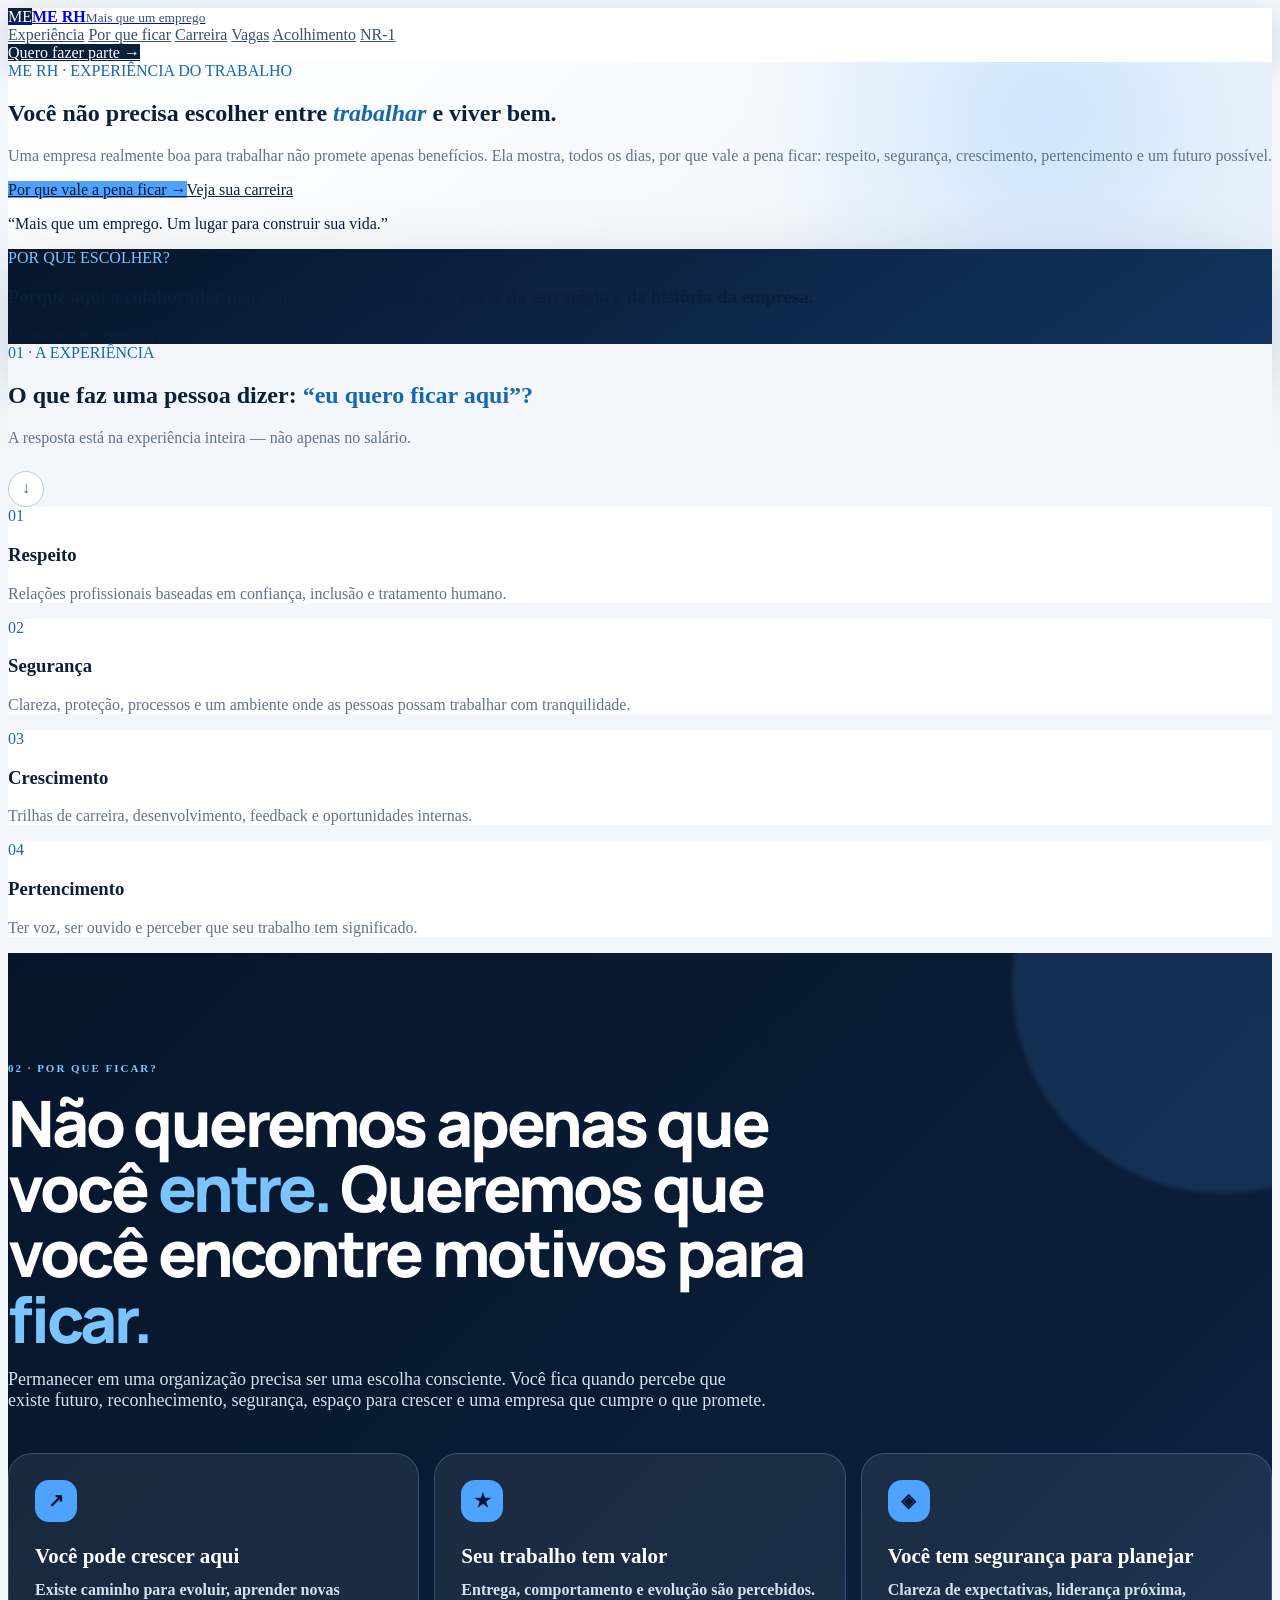
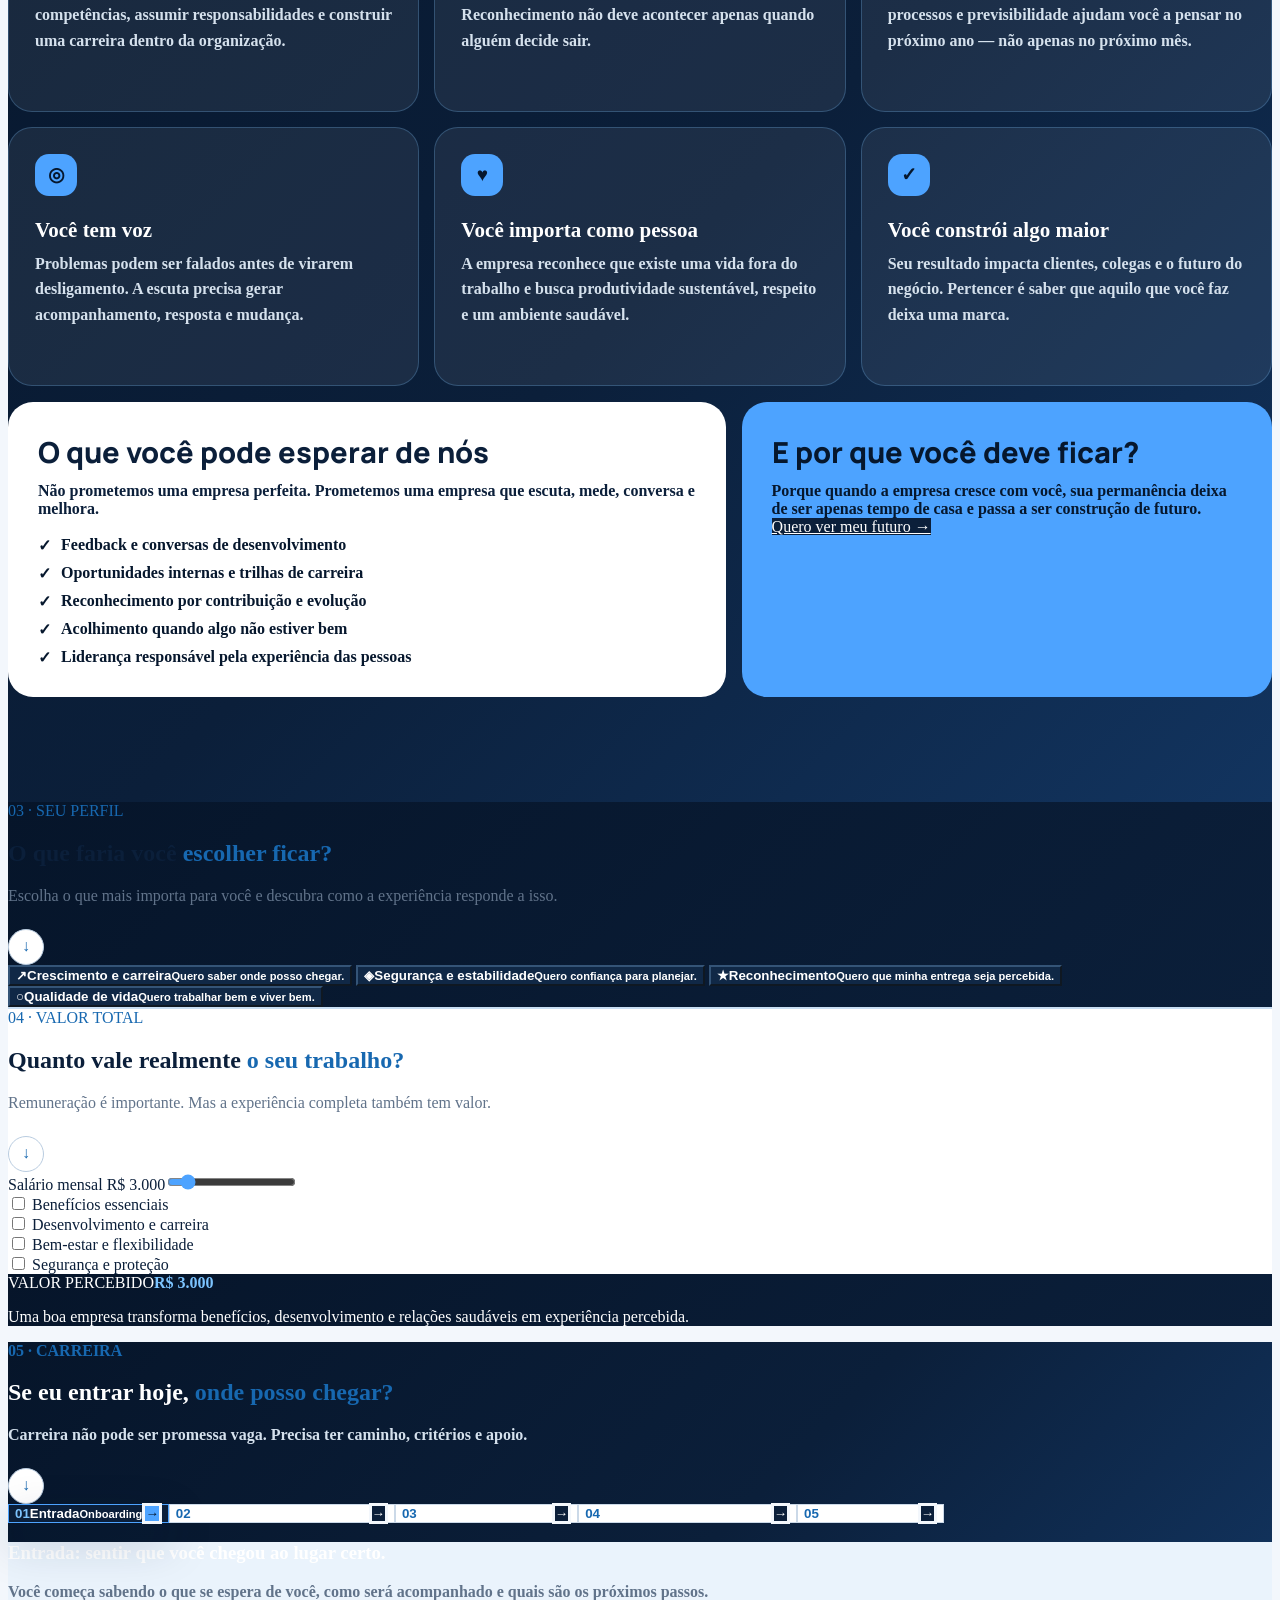
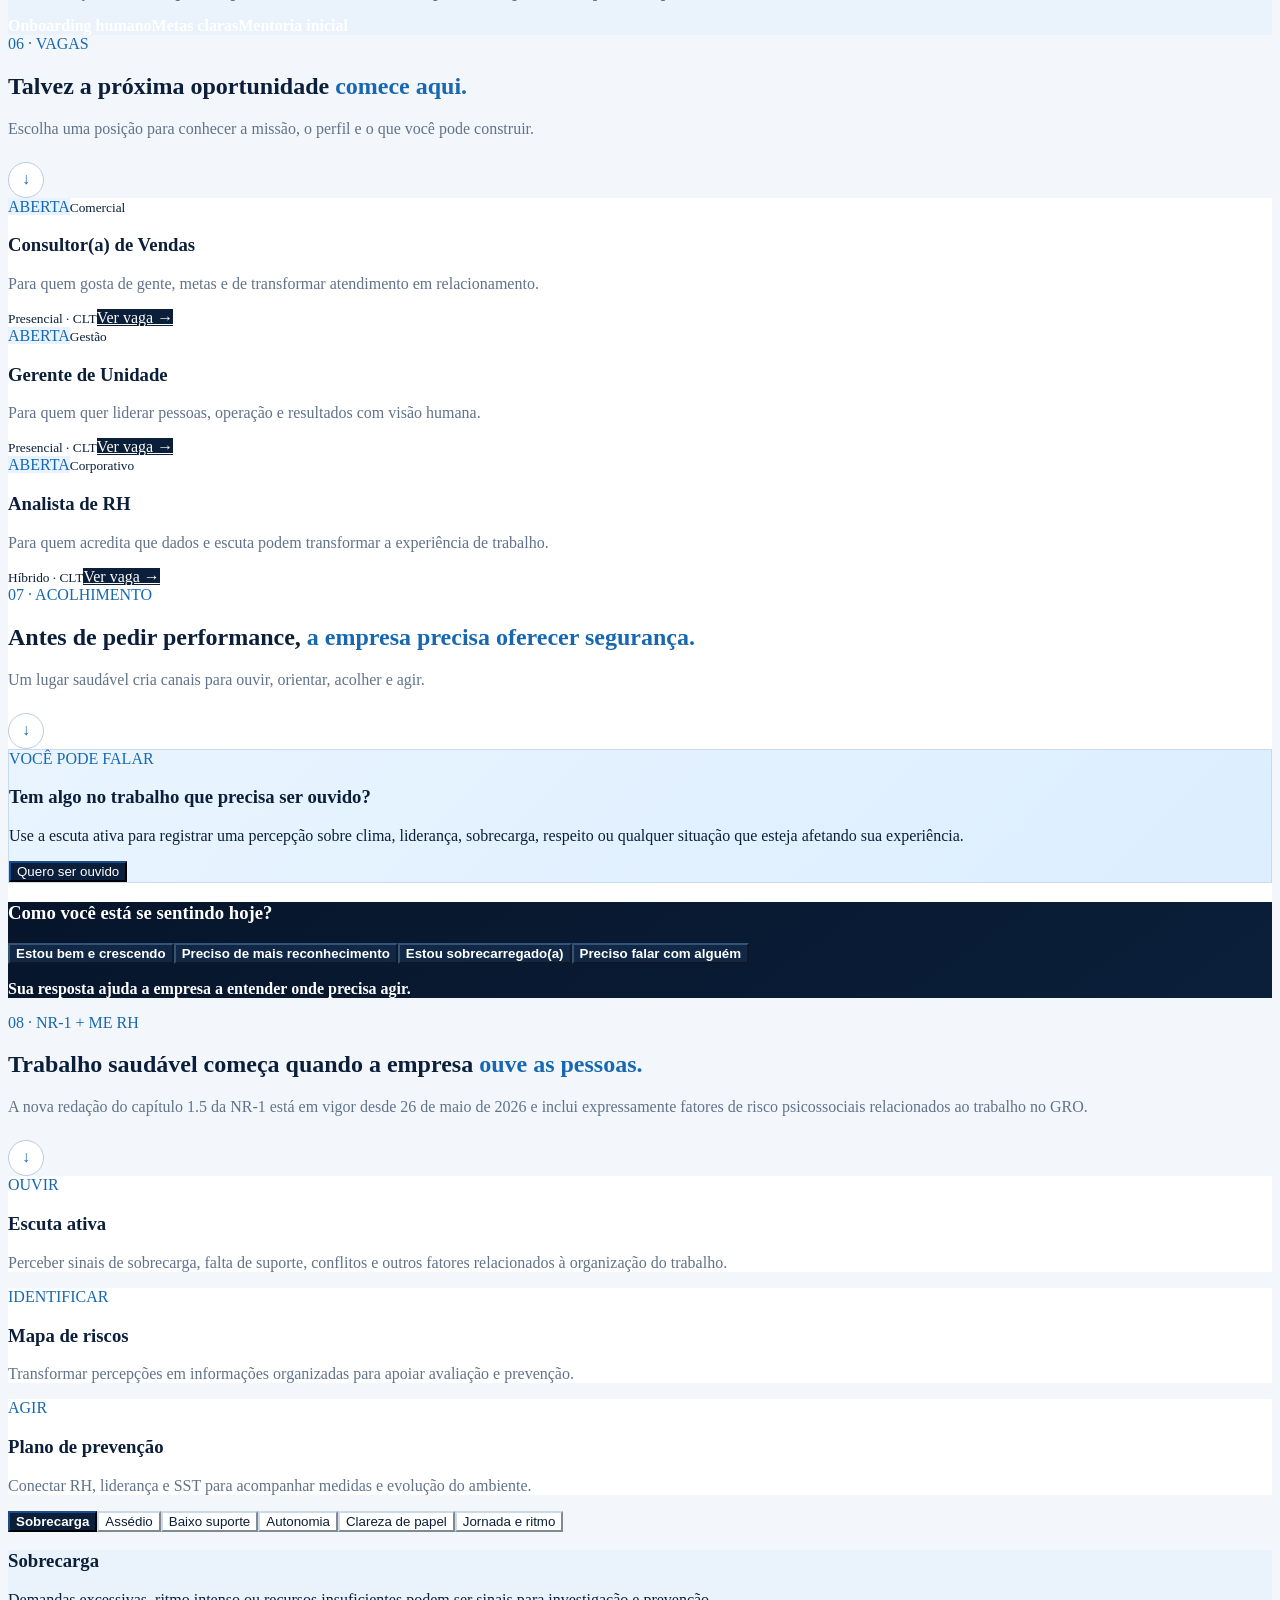
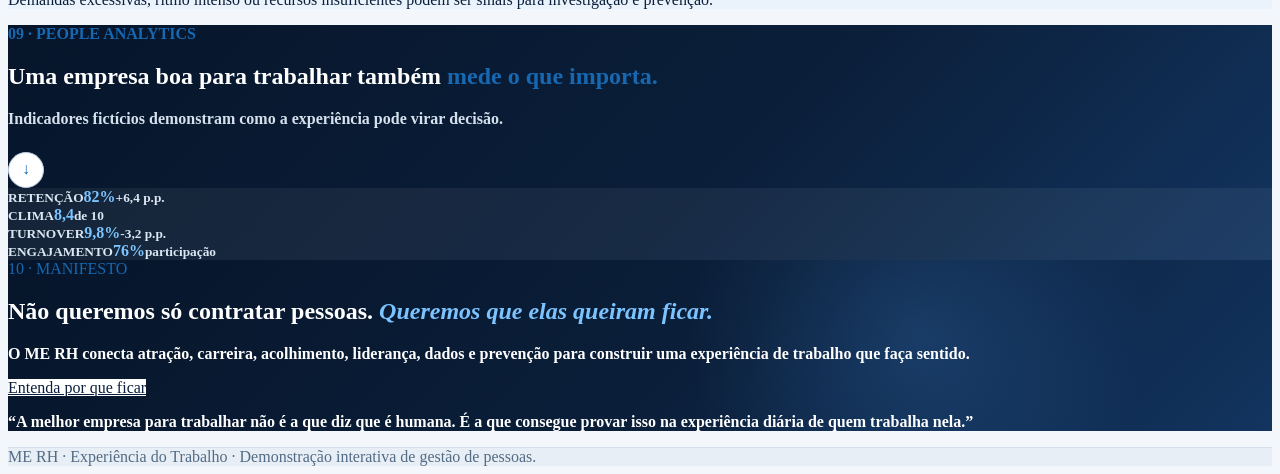
==== commit 3be16bb8: "Adicionar experiencia de permanencia e motivos para ficar na organizacao" ====
--- a/index.html
+++ b/index.html
@@ -3,37 +3,113 @@
 <head>
 <meta charset="UTF-8">
 <meta name="viewport" content="width=device-width,initial-scale=1.0">
-<meta name="description" content="ME RH — uma experiência de carreira, acolhimento e trabalho saudável.">
-<title>ME RH | Experiência do Trabalho</title>
+<meta name="description" content="ME RH — uma experiência de carreira, acolhimento, desenvolvimento e permanência.">
+<title>ME RH | Mais que um emprego</title>
 <link rel="preconnect" href="https://fonts.googleapis.com">
 <link rel="preconnect" href="https://fonts.gstatic.com" crossorigin>
-<link href="https://fonts.googleapis.com/css2?family=DM+Sans:wght@400;500;600;700&family=Manrope:wght@600;700;800&display=swap" rel="stylesheet">
+<link href="https://fonts.googleapis.com/css2?family=DM+Sans:wght@400;500;600;700;800&family=Manrope:wght@600;700;800&display=swap" rel="stylesheet">
 <link rel="stylesheet" href="styles.css">
-<style>
-:root{--bg:#f5f7f6;--ink:#10221d;--muted:#6c7a74;--dark:#0c1714;--green:#b8f36a;--line:#dce5e1;--white:#fff;--shadow:0 24px 70px rgba(15,35,28,.12)}*{box-sizing:border-box}html{scroll-behavior:smooth}body{margin:0;background:var(--bg);color:var(--ink);font-family:'DM Sans',sans-serif;line-height:1.55}a{text-decoration:none;color:inherit}.container{width:min(1180px,92%);margin:auto}.topbar{position:sticky;top:0;z-index:50;background:rgba(245,247,246,.92);backdrop-filter:blur(18px);border-bottom:1px solid #dfe7e3}.nav{min-height:76px;display:flex;align-items:center;justify-content:space-between;gap:24px}.brand{display:flex;align-items:center;gap:10px}.logo{display:grid;place-items:center;width:42px;height:42px;border-radius:13px;background:var(--dark);color:var(--green);font-weight:800}.brand b,.brand small{display:block}.brand small{font-size:11px;color:var(--muted)}.nav nav{display:flex;gap:20px;align-items:center;font-size:13px;color:var(--muted)}.nav nav a:hover{color:var(--ink)}.btn{display:inline-flex;align-items:center;justify-content:center;gap:8px;border:0;border-radius:999px;background:var(--dark);color:#fff;padding:13px 20px;font-weight:700;cursor:pointer}.btn.light{background:var(--green);color:var(--dark)}.btn.outline{background:transparent;color:var(--ink);border:1px solid #cbd7d1}.hero{padding:90px 0 80px;background:radial-gradient(circle at 80% 20%,#e2f7c7 0,transparent 32%),var(--bg)}.hero-grid{display:grid;grid-template-columns:1.05fr .95fr;gap:70px;align-items:center}.kicker{font-size:11px;letter-spacing:.18em;font-weight:800;color:#60974a}.hero h1{font:800 clamp(48px,6vw,82px)/.98 Manrope,sans-serif;letter-spacing:-.055em;margin:18px 0}.hero h1 em{font-style:normal;color:#5ca13e}.lead{font-size:19px;color:var(--muted);max-width:680px}.actions{display:flex;gap:12px;flex-wrap:wrap;margin:30px 0}.hero-card{min-height:490px;border-radius:38px;background:linear-gradient(145deg,#11251e,#234235);position:relative;overflow:hidden;box-shadow:var(--shadow);padding:28px;color:white}.hero-card:before,.hero-card:after{content:'';position:absolute;border-radius:50%;background:rgba(184,243,106,.18);filter:blur(2px)}.hero-card:before{width:300px;height:300px;right:-80px;top:-80px}.hero-card:after{width:220px;height:220px;left:-80px;bottom:-70px;background:rgba(110,168,255,.14)}.hero-card-content{position:absolute;inset:28px;display:flex;flex-direction:column;justify-content:space-between;z-index:2}.hero-card h3{font:700 34px/1.05 Manrope;margin:0;max-width:360px}.hero-personas{display:flex;align-items:end;justify-content:center;height:260px;gap:10px}.person{width:100px;border-radius:60px 60px 24px 24px;background:var(--green);height:185px;position:relative}.person:before{content:'';position:absolute;width:68px;height:68px;border-radius:50%;background:#e9b58f;left:16px;top:-50px}.person:nth-child(2){height:225px;background:#6ea8ff}.person:nth-child(3){height:160px;background:#df9bc0}.hero-card-note{display:flex;justify-content:space-between;gap:12px;border-top:1px solid rgba(255,255,255,.15);padding-top:16px;font-size:12px;color:#c5d1ca}.section{padding:105px 0}.section.alt{background:#edf2ef}.section.dark{background:var(--dark);color:white}.section-head{max-width:800px;margin-bottom:40px}.section-head h2{font:800 clamp(38px,5vw,60px)/1.02 Manrope;letter-spacing:-.045em;margin:12px 0}.section-head h2 span{color:#5ca13e}.section-head p{font-size:17px;color:var(--muted)}.dark .section-head p{color:#a8b5ae}.cards{display:grid;grid-template-columns:repeat(4,1fr);gap:16px}.card{background:#fff;border:1px solid var(--line);border-radius:25px;padding:26px;transition:.2s}.card:hover{transform:translateY(-5px);box-shadow:var(--shadow)}.card .num{font-weight:800;color:#6aa64c}.card h3{margin:32px 0 8px;font-size:20px}.card p{color:var(--muted);margin:0}.profile{background:var(--dark);color:white}.profile-grid{display:grid;grid-template-columns:repeat(4,1fr);gap:12px}.profile-option{border:1px solid #30463c;background:#13231e;color:white;border-radius:20px;padding:24px;text-align:left;cursor:pointer;min-height:150px}.profile-option.active{border-color:var(--green);background:#1b3027}.profile-option b{display:block;margin-top:30px}.profile-result{margin-top:18px;border-radius:24px;background:var(--green);color:var(--dark);padding:24px;display:none}.profile-result.show{display:block}.sim{display:grid;grid-template-columns:1fr 1fr;gap:18px}.panel{background:white;border:1px solid var(--line);border-radius:28px;padding:30px}.panel label{display:flex;justify-content:space-between;font-weight:700;margin-bottom:10px}.panel input[type=range]{width:100%;accent-color:#68b83f}.benefit{display:flex;gap:10px;align-items:center;padding:13px 0;border-bottom:1px solid #edf1ef}.value-panel{background:var(--dark);color:white}.value-panel strong{font:800 52px Manrope;color:var(--green);display:block;margin:10px 0 24px}.bar{height:10px;border-radius:99px;background:#243b31;overflow:hidden;margin:9px 0 16px}.bar i{display:block;height:100%;background:var(--green);border-radius:99px}.career-track{display:grid;grid-template-columns:repeat(5,1fr);gap:10px}.career-step{border:1px solid #294037;background:#13231e;color:white;border-radius:20px;padding:20px;text-align:left;cursor:pointer}.career-step.active{background:var(--green);color:var(--dark);border-color:var(--green)}.career-step span{font-size:11px;font-weight:800}.career-step b,.career-step small{display:block}.career-step b{margin:18px 0 3px}.career-detail{margin-top:16px;background:#eaf0ec;color:var(--ink);border-radius:26px;padding:30px}.career-detail h3{font:700 28px Manrope;margin:0 0 8px}.career-detail p{color:var(--muted)}.tags{display:flex;gap:8px;flex-wrap:wrap}.tag{background:#fff;border:1px solid var(--line);padding:7px 11px;border-radius:999px;font-size:12px;font-weight:700}.jobs-grid{display:grid;grid-template-columns:repeat(3,1fr);gap:16px}.job{background:white;border:1px solid var(--line);border-radius:25px;padding:25px;display:flex;flex-direction:column;min-height:250px}.job-top{display:flex;justify-content:space-between;gap:10px}.badge{font-size:11px;background:#e8f5dc;color:#4d8439;border-radius:999px;padding:6px 9px;font-weight:800}.job h3{font-size:22px;margin:24px 0 7px}.job p{color:var(--muted);margin-top:0}.job-footer{margin-top:auto;display:flex;justify-content:space-between;align-items:center;gap:10px}.job-footer small{color:var(--muted)}.support{display:grid;grid-template-columns:.9fr 1.1fr;gap:30px;align-items:stretch}.welcome{background:var(--green);border-radius:30px;padding:35px}.welcome h3{font:800 35px Manrope;line-height:1.05}.welcome p{font-size:17px}.listen{background:var(--dark);color:white;border-radius:30px;padding:35px}.listen h3{font:700 30px Manrope;margin-top:0}.listen-options{display:grid;grid-template-columns:1fr 1fr;gap:10px}.listen-options button{background:#172a23;color:white;border:1px solid #30463c;border-radius:15px;padding:14px;text-align:left;cursor:pointer}.listen-options button:hover{border-color:var(--green)}.nr-grid{display:grid;grid-template-columns:repeat(3,1fr);gap:16px}.risk-map{display:flex;gap:8px;flex-wrap:wrap;margin-bottom:20px}.risk-map button{border:1px solid var(--line);background:white;border-radius:999px;padding:10px 14px;cursor:pointer}.risk-map button.active{background:var(--dark);color:white}.risk-detail{background:#f0f4f1;border-radius:24px;padding:25px}.risk-score{height:9px;background:#d8e2dc;border-radius:99px;margin-top:15px;overflow:hidden}.risk-score i{display:block;height:100%;width:60%;background:var(--green2);border-radius:99px}.analytics{display:grid;grid-template-columns:repeat(4,1fr);gap:14px}.kpi{background:#13231e;border:1px solid #294037;border-radius:22px;padding:23px;color:white}.kpi small{color:#9aa9a1}.kpi strong{display:block;color:var(--green);font:800 38px Manrope;margin:7px 0}.manifesto{padding:110px 0;background:linear-gradient(135deg,#10221d,#173228);color:white}.manifesto-grid{display:grid;grid-template-columns:1fr .7fr;gap:60px;align-items:center}.manifesto h2{font:800 clamp(42px,5vw,70px)/1.02 Manrope;letter-spacing:-.05em}.manifesto p{font-size:18px;color:#b9c5bf;max-width:700px}.quote{border-left:3px solid var(--green);padding-left:20px;color:#d8e2dd}.footer{padding:30px 0;background:#e8eeea;color:#66756d;font-size:12px}.mobile-menu{display:none}@media(max-width:900px){.nav nav{display:none}.hero-grid,.sim,.support,.manifesto-grid{grid-template-columns:1fr}.hero{padding-top:60px}.cards,.profile-grid,.jobs-grid,.nr-grid{grid-template-columns:repeat(2,1fr)}.career-track{grid-template-columns:1fr}.analytics{grid-template-columns:repeat(2,1fr)}.section{padding:75px 0}}@media(max-width:560px){.container{width:min(92%,520px)}.cards,.profile-grid,.jobs-grid,.nr-grid,.analytics,.listen-options{grid-template-columns:1fr}.hero h1{font-size:45px}.hero-card{min-height:410px}.section-head h2{font-size:39px}.actions{flex-direction:column;align-items:stretch}.btn{width:100%}}
-</style>
 </head>
 <body>
-<header class="topbar"><div class="container nav"><a class="brand" href="#inicio"><span class="logo">ME</span><span><b>ME RH</b><small>Mais que um emprego</small></span></a><nav><a href="#experiencia">Experiência</a><a href="#carreira">Carreira</a><a href="#vagas">Vagas</a><a href="#acolhimento">Acolhimento</a><a href="#nr1">NR-1</a></nav><a class="btn" href="#vagas">Quero fazer parte →</a></div></header>
+<header class="topbar">
+  <div class="container nav">
+    <a class="brand" href="#inicio"><span class="logo">ME</span><span><b>ME RH</b><small>Mais que um emprego</small></span></a>
+    <nav>
+      <a href="#experiencia">Experiência</a>
+      <a href="#por-que-ficar">Por que ficar</a>
+      <a href="#carreira">Carreira</a>
+      <a href="#vagas">Vagas</a>
+      <a href="#acolhimento">Acolhimento</a>
+      <a href="#nr1">NR-1</a>
+    </nav>
+    <a class="btn" href="#vagas">Quero fazer parte →</a>
+  </div>
+</header>
 <main>
-<section class="hero" id="inicio"><div class="container hero-grid"><div><span class="kicker">ME RH · EXPERIÊNCIA DO TRABALHO</span><h1>Você não precisa escolher entre <em>trabalhar</em> e viver bem.</h1><p class="lead">Uma empresa realmente boa para trabalhar não promete apenas benefícios. Ela mostra, todos os dias, por que vale a pena ficar: respeito, segurança, crescimento, pertencimento e um futuro possível.</p><div class="actions"><a class="btn light" href="#vagas">Conheça nossas oportunidades →</a><a class="btn outline" href="#carreira">Veja sua carreira</a></div><p class="quote">“Mais que um emprego. Um lugar para construir sua vida.”</p></div><div class="hero-card"><div class="hero-card-content"><div><span class="kicker" style="color:var(--green)">POR QUE ESCOLHER?</span><h3>Porque aqui o colaborador não é o fim da planilha. É parte da estratégia.</h3></div><div class="hero-personas"><span class="person"></span><span class="person"></span><span class="person"></span></div><div class="hero-card-note"><span>Escuta ativa</span><span>Carreira visível</span><span>Ambiente saudável</span></div></div></div></div></section>
-<section class="section" id="experiencia"><div class="container"><div class="section-head"><span class="kicker">01 · A EXPERIÊNCIA</span><h2>O que faz uma pessoa dizer: <span>“eu quero ficar aqui”?</span></h2><p>A resposta está na experiência inteira — não apenas no salário.</p></div><div class="cards"><article class="card"><span class="num">01</span><h3>Respeito</h3><p>Relações profissionais baseadas em confiança, inclusão e tratamento humano.</p></article><article class="card"><span class="num">02</span><h3>Segurança</h3><p>Clareza, proteção, processos e um ambiente onde as pessoas possam trabalhar com tranquilidade.</p></article><article class="card"><span class="num">03</span><h3>Crescimento</h3><p>Trilhas de carreira, desenvolvimento, feedback e oportunidades internas.</p></article><article class="card"><span class="num">04</span><h3>Pertencimento</h3><p>Ter voz, ser ouvido e perceber que seu trabalho tem significado.</p></article></div></div></section>
-<section class="section profile" id="perfil"><div class="container"><div class="section-head"><span class="kicker" style="color:var(--green)">02 · SEU PERFIL</span><h2>O que faria você escolher uma empresa?</h2><p>Escolha o que mais importa para você. A experiência vai mostrar como a empresa responde a isso.</p></div><div class="profile-grid"><button class="profile-option" data-profile="crescimento"><span>↗</span><b>Crescimento e carreira</b><small>Quero saber onde posso chegar.</small></button><button class="profile-option" data-profile="seguranca"><span>◈</span><b>Segurança e estabilidade</b><small>Quero confiança para planejar.</small></button><button class="profile-option" data-profile="reconhecimento"><span>★</span><b>Reconhecimento</b><small>Quero que minha entrega seja percebida.</small></button><button class="profile-option" data-profile="qualidade"><span>○</span><b>Qualidade de vida</b><small>Quero trabalhar bem e viver bem.</small></button></div><div class="profile-result" id="profileResult"></div></div></section>
-<section class="section alt" id="valor"><div class="container"><div class="section-head"><span class="kicker">03 · VALOR TOTAL</span><h2>Quanto vale realmente o seu trabalho?</h2><p>Remuneração é importante. Mas a experiência completa também tem valor.</p></div><div class="sim"><div class="panel"><label>Salário mensal <output id="salaryOut">R$ 3.000</output></label><input id="salary" type="range" min="1500" max="15000" step="100" value="3000"><div class="benefit"><input type="checkbox" class="benefitCheck" value="500"> Benefícios essenciais</div><div class="benefit"><input type="checkbox" class="benefitCheck" value="350"> Desenvolvimento e carreira</div><div class="benefit"><input type="checkbox" class="benefitCheck" value="300"> Bem-estar e flexibilidade</div><div class="benefit"><input type="checkbox" class="benefitCheck" value="450"> Segurança e proteção</div></div><div class="panel value-panel"><span>VALOR PERCEBIDO</span><strong id="totalValue">R$ 3.000</strong><div class="bar"><i id="valueBar" style="width:40%"></i></div><p>Uma boa empresa transforma benefícios, desenvolvimento e relações saudáveis em experiência percebida.</p></div></div></div></section>
-<section class="section dark" id="carreira"><div class="container"><div class="section-head"><span class="kicker" style="color:var(--green)">04 · CARREIRA</span><h2>Se eu entrar hoje, <span>onde posso chegar?</span></h2><p>Carreira não pode ser promessa vaga. Precisa ter caminho, critérios e apoio.</p></div><div class="career-track"><button class="career-step active" data-step="0"><span>01</span><b>Entrada</b><small>Onboarding</small></button><button class="career-step" data-step="1"><span>02</span><b>Desenvolvimento</b><small>PDI + prática</small></button><button class="career-step" data-step="2"><span>03</span><b>Especialista</b><small>Autonomia</small></button><button class="career-step" data-step="3"><span>04</span><b>Liderança</b><small>Pessoas + resultado</small></button><button class="career-step" data-step="4"><span>05</span><b>Gestão</b><small>Estratégia</small></button></div><div class="career-detail" id="careerDetail"><h3>Entrada: sentir que você chegou ao lugar certo.</h3><p>Você começa sabendo o que se espera de você, como será acompanhado e quais são os próximos passos.</p><div class="tags"><span class="tag">Onboarding humano</span><span class="tag">Metas claras</span><span class="tag">Mentoria inicial</span></div></div></div></section>
-<section class="section" id="vagas"><div class="container"><div class="section-head"><span class="kicker">05 · VAGAS</span><h2>Talvez a próxima oportunidade <span>comece aqui.</span></h2><p>Escolha uma posição para conhecer a missão, o perfil e o que você pode construir.</p></div><div class="jobs-grid"><article class="job"><div class="job-top"><span class="badge">ABERTA</span><small>Comercial</small></div><h3>Consultor(a) de Vendas</h3><p>Para quem gosta de gente, metas e de transformar atendimento em relacionamento.</p><div class="job-footer"><small>Presencial · CLT</small><a class="btn" href="#candidatura" data-job="Consultor(a) de Vendas">Ver vaga →</a></div></article><article class="job"><div class="job-top"><span class="badge">ABERTA</span><small>Gestão</small></div><h3>Gerente de Unidade</h3><p>Para quem quer liderar pessoas, operação e resultados com visão humana.</p><div class="job-footer"><small>Presencial · CLT</small><a class="btn" href="#candidatura" data-job="Gerente de Unidade">Ver vaga →</a></div></article><article class="job"><div class="job-top"><span class="badge">ABERTA</span><small>Corporativo</small></div><h3>Analista de RH</h3><p>Para quem acredita que dados e escuta podem transformar a experiência de trabalho.</p><div class="job-footer"><small>Híbrido · CLT</small><a class="btn" href="#candidatura" data-job="Analista de RH">Ver vaga →</a></div></article></div><div id="candidatura" class="panel" style="margin-top:18px;display:none"><h3 id="jobTitle">Candidate-se</h3><p>Escolha esta oportunidade e conte um pouco sobre você. Nesta experiência, a candidatura é simulada.</p><a class="btn light" href="mailto:talentos@me-rh.com?subject=Candidatura%20ME%20RH">Quero me candidatar →</a></div></div></section>
-<section class="section alt" id="acolhimento"><div class="container"><div class="section-head"><span class="kicker">06 · ACOLHIMENTO</span><h2>Antes de pedir performance, <span>a empresa precisa oferecer segurança.</span></h2><p>Um lugar saudável cria canais para ouvir, orientar, acolher e agir.</p></div><div class="support"><div class="welcome"><span class="kicker">VOCÊ PODE FALAR</span><h3>Tem algo no trabalho que precisa ser ouvido?</h3><p>Use a escuta ativa para registrar uma percepção sobre clima, liderança, sobrecarga, respeito ou qualquer situação que esteja afetando sua experiência.</p><button class="btn" id="openListen">Quero ser ouvido</button></div><div class="listen"><h3>Como você está se sentindo hoje?</h3><div class="listen-options"><button data-feel="Estou bem e crescendo">Estou bem e crescendo</button><button data-feel="Preciso de mais reconhecimento">Preciso de mais reconhecimento</button><button data-feel="Estou sobrecarregado(a)">Estou sobrecarregado(a)</button><button data-feel="Preciso falar com alguém">Preciso falar com alguém</button></div><p id="listenResult" style="color:#aab8b1">Sua resposta ajuda a empresa a entender onde precisa agir.</p></div></div></div></section>
-<section class="section" id="nr1"><div class="container"><div class="section-head"><span class="kicker">07 · NR-1 + ME RH</span><h2>Trabalho saudável começa quando a empresa <span>ouve as pessoas.</span></h2><p>A nova redação do capítulo 1.5 da NR-1 está em vigor desde 26 de maio de 2026 e inclui expressamente fatores de risco psicossociais relacionados ao trabalho no GRO.</p></div><div class="nr-grid"><article class="card"><span class="num">OUVIR</span><h3>Escuta ativa</h3><p>Perceber sinais de sobrecarga, falta de suporte, conflitos e outros fatores relacionados à organização do trabalho.</p></article><article class="card"><span class="num">IDENTIFICAR</span><h3>Mapa de riscos</h3><p>Transformar percepções em informações organizadas para apoiar avaliação e prevenção.</p></article><article class="card"><span class="num">AGIR</span><h3>Plano de prevenção</h3><p>Conectar RH, liderança e SST para acompanhar medidas e evolução do ambiente.</p></article></div><div style="margin-top:18px" class="risk-map"><button class="risk active" data-risk="sobrecarga">Sobrecarga</button><button class="risk" data-risk="assedio">Assédio</button><button class="risk" data-risk="suporte">Baixo suporte</button><button class="risk" data-risk="autonomia">Autonomia</button><button class="risk" data-risk="clareza">Clareza de papel</button><button class="risk" data-risk="jornada">Jornada e ritmo</button></div><div class="risk-detail"><h3 id="riskTitle">Sobrecarga</h3><p id="riskText">Demandas excessivas, ritmo intenso ou recursos insuficientes podem ser sinais para investigação e prevenção.</p><div class="risk-score"><i id="riskBar"></i></div></div></div></section>
-<section class="section dark"><div class="container"><div class="section-head"><span class="kicker" style="color:var(--green)">08 · PEOPLE ANALYTICS</span><h2>Uma empresa boa para trabalhar também <span>mede o que importa.</span></h2><p>Indicadores fictícios demonstram como a experiência pode virar decisão.</p></div><div class="analytics"><div class="kpi"><small>RETENÇÃO</small><strong>82%</strong><small>+6,4 p.p.</small></div><div class="kpi"><small>CLIMA</small><strong>8,4</strong><small>de 10</small></div><div class="kpi"><small>TURNOVER</small><strong>9,8%</strong><small>-3,2 p.p.</small></div><div class="kpi"><small>ENGAJAMENTO</small><strong>76%</strong><small>participação</small></div></div></div></section>
-<section class="manifesto"><div class="container manifesto-grid"><div><span class="kicker" style="color:var(--green)">09 · MANIFESTO</span><h2>Não queremos só contratar pessoas. <em style="color:var(--green);font-style:normal">Queremos que elas queiram ficar.</em></h2><p>O ME RH conecta atração, carreira, acolhimento, liderança, dados e prevenção para construir uma experiência de trabalho que faça sentido.</p><a class="btn light" href="#vagas">Quero fazer parte</a></div><div><p class="quote">“A melhor empresa para trabalhar não é a que diz que é humana. É a que consegue provar isso na experiência diária de quem trabalha nela.”</p></div></div></section>
-</main><footer class="footer"><div class="container">ME RH · Experiência do Trabalho · Demonstração interativa de gestão de pessoas. Informações sobre NR-1 devem ser aplicadas em conjunto com os documentos oficiais e responsabilidades técnicas de SST.</div></footer>
+<section class="hero" id="inicio">
+  <div class="container hero-grid">
+    <div>
+      <span class="kicker">ME RH · EXPERIÊNCIA DO TRABALHO</span>
+      <h1>Você não precisa escolher entre <em>trabalhar</em> e viver bem.</h1>
+      <p class="lead">Uma empresa realmente boa para trabalhar não promete apenas benefícios. Ela mostra, todos os dias, por que vale a pena ficar: respeito, segurança, crescimento, pertencimento e um futuro possível.</p>
+      <div class="actions"><a class="btn light" href="#por-que-ficar">Por que vale a pena ficar →</a><a class="btn outline" href="#carreira">Veja sua carreira</a></div>
+      <p class="quote">“Mais que um emprego. Um lugar para construir sua vida.”</p>
+    </div>
+    <div class="hero-card"><div class="hero-card-content"><div><span class="kicker">POR QUE ESCOLHER?</span><h3>Porque aqui o colaborador não é apenas mão de obra. É parte da estratégia e da história da empresa.</h3></div><div class="hero-personas"><span class="person"></span><span class="person"></span><span class="person"></span></div><div class="hero-card-note"><span>Escuta ativa</span><span>Carreira visível</span><span>Ambiente saudável</span></div></div></div>
+  </div>
+</section>
+
+<section class="section" id="experiencia">
+  <div class="container">
+    <div class="section-head"><span class="kicker">01 · A EXPERIÊNCIA</span><h2>O que faz uma pessoa dizer: <span>“eu quero ficar aqui”?</span></h2><p>A resposta está na experiência inteira — não apenas no salário.</p></div>
+    <div class="cards">
+      <article class="card"><span class="num">01</span><h3>Respeito</h3><p>Relações profissionais baseadas em confiança, inclusão e tratamento humano.</p></article>
+      <article class="card"><span class="num">02</span><h3>Segurança</h3><p>Clareza, proteção, processos e um ambiente onde as pessoas possam trabalhar com tranquilidade.</p></article>
+      <article class="card"><span class="num">03</span><h3>Crescimento</h3><p>Trilhas de carreira, desenvolvimento, feedback e oportunidades internas.</p></article>
+      <article class="card"><span class="num">04</span><h3>Pertencimento</h3><p>Ter voz, ser ouvido e perceber que seu trabalho tem significado.</p></article>
+    </div>
+  </div>
+</section>
+
+<section class="retention-section" id="por-que-ficar">
+  <div class="container retention-wrap">
+    <div class="retention-head">
+      <span class="eyebrow">02 · POR QUE FICAR?</span>
+      <h2>Não queremos apenas que você <span>entre.</span> Queremos que você encontre motivos para <span>ficar.</span></h2>
+      <p>Permanecer em uma organização precisa ser uma escolha consciente. Você fica quando percebe que existe futuro, reconhecimento, segurança, espaço para crescer e uma empresa que cumpre o que promete.</p>
+    </div>
+    <div class="retention-grid">
+      <article class="retention-card"><div class="icon">↗</div><h3>Você pode crescer aqui</h3><p>Existe caminho para evoluir, aprender novas competências, assumir responsabilidades e construir uma carreira dentro da organização.</p></article>
+      <article class="retention-card"><div class="icon">★</div><h3>Seu trabalho tem valor</h3><p>Entrega, comportamento e evolução são percebidos. Reconhecimento não deve acontecer apenas quando alguém decide sair.</p></article>
+      <article class="retention-card"><div class="icon">◈</div><h3>Você tem segurança para planejar</h3><p>Clareza de expectativas, liderança próxima, processos e previsibilidade ajudam você a pensar no próximo ano — não apenas no próximo mês.</p></article>
+      <article class="retention-card"><div class="icon">◎</div><h3>Você tem voz</h3><p>Problemas podem ser falados antes de virarem desligamento. A escuta precisa gerar acompanhamento, resposta e mudança.</p></article>
+      <article class="retention-card"><div class="icon">♥</div><h3>Você importa como pessoa</h3><p>A empresa reconhece que existe uma vida fora do trabalho e busca produtividade sustentável, respeito e um ambiente saudável.</p></article>
+      <article class="retention-card"><div class="icon">✓</div><h3>Você constrói algo maior</h3><p>Seu resultado impacta clientes, colegas e o futuro do negócio. Pertencer é saber que aquilo que você faz deixa uma marca.</p></article>
+    </div>
+    <div class="retention-bottom">
+      <div class="retention-promise"><h3>O que você pode esperar de nós</h3><p>Não prometemos uma empresa perfeita. Prometemos uma empresa que escuta, mede, conversa e melhora.</p><div class="retention-list"><div><span>✓</span><b>Feedback e conversas de desenvolvimento</b></div><div><span>✓</span><b>Oportunidades internas e trilhas de carreira</b></div><div><span>✓</span><b>Reconhecimento por contribuição e evolução</b></div><div><span>✓</span><b>Acolhimento quando algo não estiver bem</b></div><div><span>✓</span><b>Liderança responsável pela experiência das pessoas</b></div></div></div>
+      <div class="retention-commitment"><h3>E por que você deve ficar?</h3><p>Porque quando a empresa cresce com você, sua permanência deixa de ser apenas tempo de casa e passa a ser construção de futuro.</p><div class="actions"><a class="btn" href="#carreira">Quero ver meu futuro →</a></div></div>
+    </div>
+  </div>
+</section>
+
+<section class="section profile" id="perfil">
+  <div class="container"><div class="section-head"><span class="kicker">03 · SEU PERFIL</span><h2>O que faria você <span>escolher ficar?</span></h2><p>Escolha o que mais importa para você e descubra como a experiência responde a isso.</p></div>
+  <div class="profile-grid">
+    <button class="profile-option" data-profile="crescimento"><span>↗</span><b>Crescimento e carreira</b><small>Quero saber onde posso chegar.</small></button>
+    <button class="profile-option" data-profile="seguranca"><span>◈</span><b>Segurança e estabilidade</b><small>Quero confiança para planejar.</small></button>
+    <button class="profile-option" data-profile="reconhecimento"><span>★</span><b>Reconhecimento</b><small>Quero que minha entrega seja percebida.</small></button>
+    <button class="profile-option" data-profile="qualidade"><span>○</span><b>Qualidade de vida</b><small>Quero trabalhar bem e viver bem.</small></button>
+  </div><div class="profile-result" id="profileResult"></div></div>
+</section>
+
+<section class="section alt" id="valor"><div class="container"><div class="section-head"><span class="kicker">04 · VALOR TOTAL</span><h2>Quanto vale realmente <span>o seu trabalho?</span></h2><p>Remuneração é importante. Mas a experiência completa também tem valor.</p></div><div class="sim"><div class="panel"><label>Salário mensal <output id="salaryOut">R$ 3.000</output></label><input id="salary" type="range" min="1500" max="15000" step="100" value="3000"><div class="benefit"><input type="checkbox" class="benefitCheck" value="500"> Benefícios essenciais</div><div class="benefit"><input type="checkbox" class="benefitCheck" value="350"> Desenvolvimento e carreira</div><div class="benefit"><input type="checkbox" class="benefitCheck" value="300"> Bem-estar e flexibilidade</div><div class="benefit"><input type="checkbox" class="benefitCheck" value="450"> Segurança e proteção</div></div><div class="panel value-panel"><span>VALOR PERCEBIDO</span><strong id="totalValue">R$ 3.000</strong><div class="bar"><i id="valueBar" style="width:40%"></i></div><p>Uma boa empresa transforma benefícios, desenvolvimento e relações saudáveis em experiência percebida.</p></div></div></div></section>
+
+<section class="section dark" id="carreira"><div class="container"><div class="section-head"><span class="kicker">05 · CARREIRA</span><h2>Se eu entrar hoje, <span>onde posso chegar?</span></h2><p>Carreira não pode ser promessa vaga. Precisa ter caminho, critérios e apoio.</p></div><div class="career-track"><button class="career-step active" data-step="0"><span>01</span><b>Entrada</b><small>Onboarding</small></button><button class="career-step" data-step="1"><span>02</span><b>Desenvolvimento</b><small>PDI + prática</small></button><button class="career-step" data-step="2"><span>03</span><b>Especialista</b><small>Autonomia</small></button><button class="career-step" data-step="3"><span>04</span><b>Liderança</b><small>Pessoas + resultado</small></button><button class="career-step" data-step="4"><span>05</span><b>Gestão</b><small>Estratégia</small></button></div><div class="career-detail" id="careerDetail"><h3>Entrada: sentir que você chegou ao lugar certo.</h3><p>Você começa sabendo o que se espera de você, como será acompanhado e quais são os próximos passos.</p><div class="tags"><span class="tag">Onboarding humano</span><span class="tag">Metas claras</span><span class="tag">Mentoria inicial</span></div></div></div></section>
+
+<section class="section" id="vagas"><div class="container"><div class="section-head"><span class="kicker">06 · VAGAS</span><h2>Talvez a próxima oportunidade <span>comece aqui.</span></h2><p>Escolha uma posição para conhecer a missão, o perfil e o que você pode construir.</p></div><div class="jobs-grid"><article class="job"><div class="job-top"><span class="badge">ABERTA</span><small>Comercial</small></div><h3>Consultor(a) de Vendas</h3><p>Para quem gosta de gente, metas e de transformar atendimento em relacionamento.</p><div class="job-footer"><small>Presencial · CLT</small><a class="btn" href="#candidatura" data-job="Consultor(a) de Vendas">Ver vaga →</a></div></article><article class="job"><div class="job-top"><span class="badge">ABERTA</span><small>Gestão</small></div><h3>Gerente de Unidade</h3><p>Para quem quer liderar pessoas, operação e resultados com visão humana.</p><div class="job-footer"><small>Presencial · CLT</small><a class="btn" href="#candidatura" data-job="Gerente de Unidade">Ver vaga →</a></div></article><article class="job"><div class="job-top"><span class="badge">ABERTA</span><small>Corporativo</small></div><h3>Analista de RH</h3><p>Para quem acredita que dados e escuta podem transformar a experiência de trabalho.</p><div class="job-footer"><small>Híbrido · CLT</small><a class="btn" href="#candidatura" data-job="Analista de RH">Ver vaga →</a></div></article></div><div id="candidatura" class="panel" style="margin-top:18px;display:none"><h3 id="jobTitle">Candidate-se</h3><p>Escolha esta oportunidade e conte um pouco sobre você.</p><a class="btn light" href="mailto:talentos@me-rh.com?subject=Candidatura%20ME%20RH">Quero me candidatar →</a></div></div></section>
+
+<section class="section alt" id="acolhimento"><div class="container"><div class="section-head"><span class="kicker">07 · ACOLHIMENTO</span><h2>Antes de pedir performance, <span>a empresa precisa oferecer segurança.</span></h2><p>Um lugar saudável cria canais para ouvir, orientar, acolher e agir.</p></div><div class="support"><div class="welcome"><span class="kicker">VOCÊ PODE FALAR</span><h3>Tem algo no trabalho que precisa ser ouvido?</h3><p>Use a escuta ativa para registrar uma percepção sobre clima, liderança, sobrecarga, respeito ou qualquer situação que esteja afetando sua experiência.</p><button class="btn" id="openListen">Quero ser ouvido</button></div><div class="listen"><h3>Como você está se sentindo hoje?</h3><div class="listen-options"><button data-feel="Estou bem e crescendo">Estou bem e crescendo</button><button data-feel="Preciso de mais reconhecimento">Preciso de mais reconhecimento</button><button data-feel="Estou sobrecarregado(a)">Estou sobrecarregado(a)</button><button data-feel="Preciso falar com alguém">Preciso falar com alguém</button></div><p id="listenResult">Sua resposta ajuda a empresa a entender onde precisa agir.</p></div></div></div></section>
+
+<section class="section" id="nr1"><div class="container"><div class="section-head"><span class="kicker">08 · NR-1 + ME RH</span><h2>Trabalho saudável começa quando a empresa <span>ouve as pessoas.</span></h2><p>A nova redação do capítulo 1.5 da NR-1 está em vigor desde 26 de maio de 2026 e inclui expressamente fatores de risco psicossociais relacionados ao trabalho no GRO.</p></div><div class="nr-grid"><article class="card"><span class="num">OUVIR</span><h3>Escuta ativa</h3><p>Perceber sinais de sobrecarga, falta de suporte, conflitos e outros fatores relacionados à organização do trabalho.</p></article><article class="card"><span class="num">IDENTIFICAR</span><h3>Mapa de riscos</h3><p>Transformar percepções em informações organizadas para apoiar avaliação e prevenção.</p></article><article class="card"><span class="num">AGIR</span><h3>Plano de prevenção</h3><p>Conectar RH, liderança e SST para acompanhar medidas e evolução do ambiente.</p></article></div><div class="risk-map"><button class="risk active" data-risk="sobrecarga">Sobrecarga</button><button class="risk" data-risk="assedio">Assédio</button><button class="risk" data-risk="suporte">Baixo suporte</button><button class="risk" data-risk="autonomia">Autonomia</button><button class="risk" data-risk="clareza">Clareza de papel</button><button class="risk" data-risk="jornada">Jornada e ritmo</button></div><div class="risk-detail"><h3 id="riskTitle">Sobrecarga</h3><p id="riskText">Demandas excessivas, ritmo intenso ou recursos insuficientes podem ser sinais para investigação e prevenção.</p><div class="risk-score"><i id="riskBar"></i></div></div></div></section>
+
+<section class="section dark"><div class="container"><div class="section-head"><span class="kicker">09 · PEOPLE ANALYTICS</span><h2>Uma empresa boa para trabalhar também <span>mede o que importa.</span></h2><p>Indicadores fictícios demonstram como a experiência pode virar decisão.</p></div><div class="analytics"><div class="kpi"><small>RETENÇÃO</small><strong>82%</strong><small>+6,4 p.p.</small></div><div class="kpi"><small>CLIMA</small><strong>8,4</strong><small>de 10</small></div><div class="kpi"><small>TURNOVER</small><strong>9,8%</strong><small>-3,2 p.p.</small></div><div class="kpi"><small>ENGAJAMENTO</small><strong>76%</strong><small>participação</small></div></div></div></section>
+
+<section class="manifesto"><div class="container manifesto-grid"><div><span class="kicker">10 · MANIFESTO</span><h2>Não queremos só contratar pessoas. <em>Queremos que elas queiram ficar.</em></h2><p>O ME RH conecta atração, carreira, acolhimento, liderança, dados e prevenção para construir uma experiência de trabalho que faça sentido.</p><a class="btn light" href="#por-que-ficar">Entenda por que ficar</a></div><div><p class="quote">“A melhor empresa para trabalhar não é a que diz que é humana. É a que consegue provar isso na experiência diária de quem trabalha nela.”</p></div></div></section>
+</main>
+<footer class="footer"><div class="container">ME RH · Experiência do Trabalho · Demonstração interativa de gestão de pessoas.</div></footer>
 <script>
 const profile={crescimento:['Seu perfil valoriza futuro','Aqui carreira deixa de ser promessa e vira trilha: PDI, mentoria, desenvolvimento e oportunidades internas.'],seguranca:['Seu perfil valoriza confiança','Aqui segurança significa clareza, proteção, processos transparentes e relações previsíveis.'],reconhecimento:['Seu perfil valoriza impacto','Aqui entrega precisa ser percebida: feedback, reconhecimento e espaço para mostrar resultados.'],qualidade:['Seu perfil valoriza equilíbrio','Aqui produtividade sustentável começa com respeito, saúde, flexibilidade e vida além do trabalho.']};
 document.querySelectorAll('.profile-option').forEach(b=>b.onclick=()=>{document.querySelectorAll('.profile-option').forEach(x=>x.classList.remove('active'));b.classList.add('active');const d=profile[b.dataset.profile];const r=document.getElementById('profileResult');r.innerHTML='<h3>'+d[0]+'</h3><p>'+d[1]+'</p>';r.classList.add('show')});
 const career=[['Entrada: sentir que você chegou ao lugar certo.','Você começa sabendo o que se espera de você, como será acompanhado e quais são os próximos passos.',['Onboarding humano','Metas claras','Mentoria inicial']],['Desenvolvimento: transformar potencial em competência.','O crescimento ganha plano, acompanhamento e prática.',['PDI individual','Trilhas de aprendizagem','Feedback contínuo']],['Especialista: autonomia para gerar impacto.','Você amplia domínio técnico e passa a ser referência.',['Projetos estratégicos','Certificações','Reconhecimento técnico']],['Liderança: desenvolver pessoas e resultados.','Liderar significa criar ambiente, direção e evolução.',['Formação de líderes','1:1 estruturado','Indicadores de pessoas']],['Gestão: conectar pessoas e estratégia.','A carreira chega à visão sistêmica e às decisões de negócio.',['People Analytics','Planejamento','Visão estratégica']]];
 document.querySelectorAll('.career-step').forEach(b=>b.onclick=()=>{document.querySelectorAll('.career-step').forEach(x=>x.classList.remove('active'));b.classList.add('active');const d=career[+b.dataset.step];document.getElementById('careerDetail').innerHTML='<h3>'+d[0]+'</h3><p>'+d[1]+'</p><div class="tags">'+d[2].map(x=>'<span class="tag">'+x+'</span>').join('')+'</div>'});
-function money(v){return v.toLocaleString('pt-BR',{style:'currency',currency:'BRL',maximumFractionDigits:0})}function calc(){let s=+document.getElementById('salary').value;let b=[...document.querySelectorAll('.benefitCheck:checked')].reduce((a,x)=>a+ +x.value,0);let total=s+b;document.getElementById('salaryOut').textContent=money(s);document.getElementById('totalValue').textContent=money(total);document.getElementById('valueBar').style.width=Math.min(100,total/15000*100)+'%'}document.getElementById('salary').oninput=calc;document.querySelectorAll('.benefitCheck').forEach(x=>x.onchange=calc);calc();
-const risks={sobrecarga:['Sobrecarga','Demandas excessivas, ritmo intenso ou recursos insuficientes podem ser sinais para investigação e prevenção.',82],assedio:['Assédio','Condutas abusivas e situações de violência precisam de prevenção, canais seguros e resposta adequada.',72],suporte:['Baixo suporte','Falta de apoio, recursos ou suporte da liderança pode aumentar vulnerabilidade e desgaste.',64],autonomia:['Autonomia','Baixa autonomia sobre decisões e organização do trabalho pode ser um fator relevante.',56],clareza:['Clareza de papel','Papéis, responsabilidades e expectativas pouco claros podem gerar conflito e insegurança.',61],jornada:['Jornada e ritmo','Jornadas e ritmos inadequados devem ser analisados no contexto da organização do trabalho.',69]};document.querySelectorAll('.risk').forEach(b=>b.onclick=()=>{document.querySelectorAll('.risk').forEach(x=>x.classList.remove('active'));b.classList.add('active');let d=risks[b.dataset.risk];document.getElementById('riskTitle').textContent=d[0];document.getElementById('riskText').textContent=d[1];document.getElementById('riskBar').style.width=d[2]+'%'});
+function money(v){return v.toLocaleString('pt-BR',{style:'currency',currency:'BRL',maximumFractionDigits:0)}
+function calc(){let s=+document.getElementById('salary').value;let b=[...document.querySelectorAll('.benefitCheck:checked')].reduce((a,x)=>a+ +x.value,0);let total=s+b;document.getElementById('salaryOut').textContent=money(s);document.getElementById('totalValue').textContent=money(total);document.getElementById('valueBar').style.width=Math.min(100,total/15000*100)+'%'}
+document.getElementById('salary').oninput=calc;document.querySelectorAll('.benefitCheck').forEach(x=>x.onchange=calc);calc();
+const risks={sobrecarga:['Sobrecarga','Demandas excessivas, ritmo intenso ou recursos insuficientes podem ser sinais para investigação e prevenção.',82],assedio:['Assédio','Condutas abusivas e situações de violência precisam de prevenção, canais seguros e resposta adequada.',72],suporte:['Baixo suporte','Falta de apoio, recursos ou suporte da liderança pode aumentar vulnerabilidade e desgaste.',64],autonomia:['Autonomia','Baixa autonomia sobre decisões e organização do trabalho pode ser um fator relevante.',56],clareza:['Clareza de papel','Papéis, responsabilidades e expectativas pouco claros podem gerar conflito e insegurança.',61],jornada:['Jornada e ritmo','Jornadas e ritmos inadequados devem ser analisados no contexto da organização do trabalho.',69]};
+document.querySelectorAll('.risk').forEach(b=>b.onclick=()=>{document.querySelectorAll('.risk').forEach(x=>x.classList.remove('active'));b.classList.add('active');let d=risks[b.dataset.risk];document.getElementById('riskTitle').textContent=d[0];document.getElementById('riskText').textContent=d[1];document.getElementById('riskBar').style.width=d[2]+'%'});
 document.querySelectorAll('[data-job]').forEach(b=>b.onclick=()=>{document.getElementById('candidatura').style.display='block';document.getElementById('jobTitle').textContent='Candidatura · '+b.dataset.job;document.getElementById('candidatura').scrollIntoView({behavior:'smooth',block:'center'})});
 document.querySelectorAll('[data-feel]').forEach(b=>b.onclick=()=>{document.getElementById('listenResult').textContent='Obrigado por compartilhar: “'+b.dataset.feel+'”. A escuta deve gerar acompanhamento e ação.'});
-</script></body></html>+</script>
+</body>
+</html>
--- a/styles.css
+++ b/styles.css
@@ -1 +1,19 @@
-:root{--bg:#f5f7f6;--ink:#10221d;--muted:#6c7a74;--dark:#0c1714;--green:#b8f36a;--green2:#7dd34b;--blue:#6ea8ff;--line:#dce5e1;--white:#fff;--shadow:0 25px 70px rgba(15,35,28,.12)}*{box-sizing:border-box}html{scroll-behavior:smooth}body{margin:0;background:var(--bg);color:var(--ink);font-family:Inter,sans-serif;line-height:1.55}a{text-decoration:none;color:inherit}.nav{position:sticky;top:0;z-index:30;display:flex;align-items:center;justify-content:space-between;padding:16px 5%;background:rgba(245,247,246,.9);backdrop-filter:blur(18px);border-bottom:1px solid rgba(16,34,29,.06)}.brand{display:flex;align-items:center;gap:10px;font-weight:800}.brand-mark{display:grid;place-items:center;width:38px;height:38px;border-radius:12px;background:var(--dark);color:var(--green);font-size:13px}.nav nav{display:flex;gap:24px;font-size:14px;color:var(--muted)}.nav nav a:hover{color:var(--ink)}.nav-cta,.btn{border-radius:999px;padding:11px 17px;font-weight:700;font-size:14px}.nav-cta{background:var(--dark);color:white}.section{padding:110px 7%}.section-grid{min-height:calc(100vh - 72px);display:grid;grid-template-columns:1.05fr .95fr;gap:50px;align-items:center;padding:80px 7%}.hero-copy{max-width:720px}.eyebrow{font-size:11px;letter-spacing:.18em;font-weight:800;color:#6b786f}.hero h1{font-size:clamp(48px,6.5vw,84px);line-height:.98;letter-spacing:-.055em;margin:18px 0}.hero h1 em,.section h2 em,.manifesto em{font-style:normal;color:#5aa63c}.hero p{font-size:19px;color:var(--muted);max-width:650px}.hero-actions{display:flex;gap:12px;margin:28px 0}.btn{display:inline-block}.primary{background:var(--dark);color:#fff}.ghost{border:1px solid var(--line)}.light{background:var(--green);color:var(--dark)}.trust-row{display:flex;gap:38px;margin-top:40px}.trust-row div{display:flex;flex-direction:column}.trust-row strong{font-size:27px}.trust-row span{color:var(--muted);font-size:12px}.illustration-card{position:relative;min-height:560px;border-radius:38px;background:linear-gradient(145deg,#13231e,#1d382d);overflow:hidden;box-shadow:var(--shadow)}.orb{position:absolute;border-radius:50%;filter:blur(2px)}.orb1{width:340px;height:340px;right:-70px;top:-70px;background:rgba(184,243,106,.24)}.orb2{width:280px;height:280px;left:-100px;bottom:-100px;background:rgba(110,168,255,.2)}.people{position:absolute;left:18%;right:15%;bottom:12%;height:330px}.person{position:absolute;bottom:0;display:flex;flex-direction:column;align-items:center}.person .head{display:block;width:92px;height:92px;border-radius:50%;background:#f2c4a1;box-shadow:0 0 0 10px rgba(255,255,255,.05)}.person .body{display:block;width:150px;height:190px;border-radius:80px 80px 25px 25px;background:var(--green)}.p1{left:2%;transform:scale(.85)}.p2{left:35%;z-index:2}.p2 .body{height:225px;background:#6ea8ff}.p3{right:0;transform:scale(.72);transform-origin:bottom}.p3 .body{background:#e8a4c5}.floating-card{position:absolute;background:rgba(255,255,255,.94);border-radius:17px;padding:13px 15px;font-size:12px;box-shadow:0 15px 35px rgba(0,0,0,.18)}.floating-card b{display:block;font-size:18px}.fc1{top:22%;left:8%}.fc2{right:7%;top:36%}.section-head{max-width:800px;margin-bottom:42px}.section h2{font-size:clamp(38px,5vw,62px);line-height:1.02;letter-spacing:-.045em;margin:12px 0}.section-head p{color:var(--muted);font-size:17px}.choice-grid{display:grid;grid-template-columns:repeat(4,1fr);gap:15px}.choice{border:1px solid var(--line);background:white;border-radius:24px;padding:25px;text-align:left;cursor:pointer;transition:.2s}.choice:hover,.choice.active{transform:translateY(-5px);border-color:#9ed86c;box-shadow:var(--shadow)}.choice span{font-size:30px;display:block;margin-bottom:35px}.choice b{display:block;font-size:18px}.choice small{color:var(--muted)}.result-card{margin-top:20px;background:var(--dark);color:#fff;border-radius:26px;padding:28px}.hidden{display:none}.soft{background:#edf2ef}.simulator{display:grid;grid-template-columns:.9fr 1.1fr;gap:18px}.form-panel,.total-panel,.chart-card{background:#fff;border:1px solid var(--line);border-radius:28px;padding:30px}.form-panel label{display:flex;justify-content:space-between;margin:18px 0 8px;font-weight:600}.form-panel input{width:100%;accent-color:#68b83f}.form-panel .btn{margin-top:28px;border:0;cursor:pointer}.total-panel{background:var(--dark);color:white}.total-panel>span{opacity:.7}.total-panel>strong{display:block;font-size:52px;color:var(--green);letter-spacing:-.05em;margin:8px 0 28px}.bars{display:grid;gap:15px}.bars div span{font-size:12px;opacity:.7;display:block;margin-bottom:5px}.bars i{display:block;height:9px;border-radius:99px;background:linear-gradient(90deg,var(--green),var(--blue));width:60%}.total-panel small{display:block;margin-top:24px;opacity:.5}.dark{background:var(--dark);color:white}.dark .section-head p{color:#9ba9a3}.filters{display:flex;gap:8px;margin-bottom:22px}.period{border:1px solid #34483f;background:transparent;color:#c5d0ca;border-radius:999px;padding:9px 14px;cursor:pointer}.period.active,.period:hover{background:var(--green);color:var(--dark);border-color:var(--green)}.kpi-grid{display:grid;grid-template-columns:repeat(4,1fr);gap:14px}.kpi{padding:24px;border:1px solid #263b32;background:#13231e;border-radius:22px}.kpi span,.kpi small{display:block;color:#9aa8a1;font-size:12px}.kpi strong{display:block;font-size:38px;color:var(--green);margin:7px 0}.kpi small{color:#86d45b}.chart-grid{display:grid;grid-template-columns:1.25fr .75fr;gap:16px;margin-top:16px}.chart-card{color:var(--ink)}.card-title{display:flex;justify-content:space-between;margin-bottom:18px}.card-title span{font-size:11px;color:var(--muted)}.line-chart{height:250px;color:#65b73e;background:repeating-linear-gradient(to bottom,transparent 0 48px,#e9efeb 49px 50px);border-radius:15px;overflow:hidden}.line-chart svg{width:100%;height:100%}.reasons{display:flex;flex-direction:column;gap:15px}.reason span{display:block;font-size:12px;margin-bottom:6px}.reason b{display:block;background:var(--green);height:25px;border-radius:7px;padding:2px 8px;color:var(--dark);font-size:11px}.career{display:grid;grid-template-columns:repeat(5,1fr);gap:10px}.career-step{border:1px solid var(--line);background:white;border-radius:20px;padding:20px;text-align:left;cursor:pointer}.career-step.active{background:var(--dark);color:white}.career-step span{font-size:11px;color:#75bb50}.career-step b,.career-step small{display:block}.career-step b{margin:20px 0 3px}.career-step small{color:var(--muted)}.career-step.active small{color:#aab6b0}.career-content{margin-top:14px;background:#eaf0ec;border-radius:25px;padding:30px}.career-content h3{margin-top:0;font-size:27px}.career-content li{margin:7px 0}.manifesto{padding:110px 7%;background:linear-gradient(135deg,#10221d,#172f27);color:white;display:grid;grid-template-columns:1fr .65fr;gap:60px;align-items:center}.manifesto h2{font-size:clamp(40px,5vw,70px);line-height:1.02;letter-spacing:-.05em}.manifesto p{max-width:650px;color:#b8c4be;font-size:18px;margin:25px 0 30px}.manifesto-art{height:360px;position:relative;display:grid;place-items:center}.ring{width:290px;height:290px;border:1px solid rgba(184,243,106,.5);border-radius:50%;box-shadow:0 0 90px rgba(184,243,106,.12)}.mini-person{position:absolute;width:80px;height:160px;background:var(--green);border-radius:45px 45px 20px 20px;left:32%;bottom:23%}.mini-person:before{content:'';position:absolute;width:55px;height:55px;border-radius:50%;background:#f2c4a1;left:13px;top:-55px}.mini-person.second{left:51%;height:130px;background:#6ea8ff;bottom:23%}.manifesto-art span{position:absolute;right:5%;top:10%;font-weight:800;letter-spacing:.1em;text-align:center;color:var(--green)}footer{padding:25px 7%;font-size:12px;color:#718078;background:#e8eeea}@media(max-width:900px){.nav nav{display:none}.section-grid,.simulator,.chart-grid,.manifesto{grid-template-columns:1fr}.illustration-card{min-height:440px}.choice-grid{grid-template-columns:repeat(2,1fr)}.kpi-grid{grid-template-columns:repeat(2,1fr)}.career{grid-template-columns:1fr}.career-step{display:grid;grid-template-columns:50px 1fr;gap:5px}.career-step small{grid-column:2}.career-step b{margin:0}.section{padding:75px 6%}.hero{padding-top:60px}.hero h1{font-size:52px}.trust-row{gap:20px}}@media(max-width:560px){.choice-grid,.kpi-grid{grid-template-columns:1fr}.hero-actions{flex-direction:column}.hero h1{font-size:44px}.illustration-card{min-height:380px}.person .head{width:65px;height:65px}.person .body{width:105px;height:150px}.p2 .body{height:175px}.fc1,.fc2{font-size:10px}}
+/* ME RH — identidade visual DEFINITIVA azul escuro + branco */
+:root{--me-blue:#0b1f3a;--me-blue-2:#12345f;--me-accent:#4da3ff;--me-accent-2:#7cc4ff;--me-light:#f3f7fc;--me-line:#d7e2ef}
+html,body{background:#f3f7fc!important;color:#0b1f3a!important}body{overflow-x:hidden}
+.topbar,.nav{background:rgba(255,255,255,.97)!important;border-color:#d7e2ef!important;box-shadow:0 8px 30px rgba(11,31,58,.08)!important}.logo,.brand-mark{background:#0b1f3a!important;color:#fff!important}.nav nav a,.brand small{color:#38516f!important}.nav nav a:hover{color:#0b1f3a!important}.btn,.nav .btn,.nav-cta,.primary{background:#0b1f3a!important;color:#fff!important;border-color:#0b1f3a!important}.btn.light{background:#4da3ff!important;color:#06172d!important}.btn.outline{background:#fff!important;color:#0b1f3a!important;border-color:#b9cce0!important}
+.hero{background:radial-gradient(circle at 82% 18%,rgba(77,163,255,.22),transparent 28%),linear-gradient(135deg,#fff,#edf4fb)!important}.hero h1,.section h2{color:#0b1f3a!important}.hero h1 em,.section h2 span,.section h2 em,.hero .kicker,.section-head .kicker,.kicker{color:#1768b0!important}.lead,.section-head p,.card p,.job p{color:#61738a!important}.hero-card,.illustration-card{background:linear-gradient(145deg,#06152a,#12345f)!important;box-shadow:0 30px 80px rgba(11,31,58,.22)!important}.hero-card:before{background:rgba(77,163,255,.22)!important}.hero-card:after{background:rgba(124,196,255,.15)!important}.person{background:#4da3ff!important}.person:nth-child(2){background:#7cc4ff!important}.person:nth-child(3){background:#8eb8e8!important}.hero-card .kicker{color:#7cc4ff!important}
+.section{background:#f3f7fc!important}.section.alt{background:#fff!important}.section.dark,.dark,.dark-section{background:linear-gradient(135deg,#06152a,#0b1f3a 58%,#12345f)!important;color:#fff!important}.dark .section-head h2,.dark-section .section-head h2{color:#fff!important}.dark .section-head p,.dark-section .section-head p{color:#b9c9da!important}
+.dark h2,.dark h3,.dark h4,.dark b,.dark strong,.dark label,.dark p,.dark span,.dark small,.dark a,.dark button,.dark li,.dark-section h2,.dark-section h3,.dark-section h4,.dark-section b,.dark-section strong,.dark-section label,.dark-section p,.dark-section span,.dark-section small,.dark-section a,.dark-section button{font-weight:800;color:#fff!important}.dark .section-head p,.dark-section .section-head p{font-weight:600;color:#d5e1ed!important}.dark .kpi span,.dark .kpi small{color:#dbe7f2!important;font-weight:800}.dark .career-step small{color:#fff!important;font-weight:800}
+.card,.panel,.job{background:#fff!important;border-color:#d7e2ef!important}.card .num{color:#1768b0!important}.profile{background:linear-gradient(135deg,#06152a,#0b1f3a)!important}.profile-option{background:#102846!important;border-color:#345477!important;color:#fff!important;font-weight:800}.profile-option.active{background:#4da3ff!important;color:#06172d!important;border-color:#4da3ff!important}.profile-result{background:#eaf4ff!important;color:#0b1f3a!important;border:1px solid #c8def3!important}
+.panel.value-panel,.value-panel,.total-panel{background:linear-gradient(145deg,#06152a,#0b1f3a)!important;color:#fff!important}.value-panel strong,.total-panel>strong{color:#7cc4ff!important}.bar,.bars i{background:#274563!important}.bar i,.bars i{background:linear-gradient(90deg,#4da3ff,#7cc4ff)!important}.panel input[type=range]{accent-color:#4da3ff!important}
+.career-track,.career{position:relative}.career-track:before,.career:before{background:linear-gradient(90deg,#4da3ff,#7cc4ff)!important}.career-step{background:#fff!important;color:#0b1f3a!important;border:1px solid #cbd9e8!important}.career-step:after{content:'→'!important;background:#0b1f3a!important;color:#fff!important;border:3px solid #f3f7fc!important}.career-step.active{background:#0b1f3a!important;color:#fff!important;border-color:#4da3ff!important;box-shadow:0 18px 45px rgba(11,31,58,.25)!important}.career-step.active:after{background:#4da3ff!important;color:#06172d!important}.career-step span{color:#1768b0!important}.career-step.active span{color:#7cc4ff!important}.career-step small{color:#61738a!important;font-weight:700}.career-step.active small{color:#fff!important;font-weight:800}.career-detail,.career-content{background:#eaf3fc!important;border-color:#cbdfee!important;color:#0b1f3a!important}.career-detail p{color:#61738a!important}
+.badge{background:#e8f3ff!important;color:#1768b0!important}.job-footer .btn{background:#0b1f3a!important;color:#fff!important}.welcome{background:linear-gradient(135deg,#e9f4ff,#dceeff)!important;color:#0b1f3a!important;border:1px solid #c6dbef!important}.listen{background:linear-gradient(145deg,#06152a,#0b1f3a)!important;color:#fff!important}.listen h3,.listen p,.listen span,.listen b{color:#fff!important;font-weight:800}.listen-options button{background:#102846!important;border-color:#345477!important;color:#fff!important;font-weight:800}.listen-options button:hover{border-color:#4da3ff!important}
+.risk-map button{background:#fff!important;border-color:#cbd9e8!important;color:#0b1f3a!important}.risk-map button.active{background:#0b1f3a!important;color:#fff!important;border-color:#0b1f3a!important;font-weight:800}.risk-detail{background:#eaf3fc!important;color:#0b1f3a!important}.risk-score{background:#d4e2ef!important}.risk-score i{background:#4da3ff!important}
+.kpi{background:rgba(255,255,255,.055)!important;border-color:rgba(124,196,255,.22)!important;color:#fff!important}.kpi strong{color:#7cc4ff!important;font-weight:800}.kpi small{color:#dbe7f2!important;font-weight:800}
+.section-head:after{content:'↓'!important;display:block!important;width:34px!important;height:34px!important;line-height:31px!important;text-align:center!important;border:1px solid #b9cce0!important;border-radius:50%!important;color:#1768b0!important;background:#fff!important;font-weight:800!important;margin-top:24px!important}
+.manifesto{background:radial-gradient(circle at 72% 45%,rgba(77,163,255,.18),transparent 25%),linear-gradient(135deg,#06152a,#0b1f3a 55%,#12345f)!important;color:#fff!important}.manifesto h2,.manifesto h3,.manifesto b,.manifesto strong{color:#fff!important;font-weight:800!important}.manifesto h2 em{color:#7cc4ff!important}.manifesto p,.manifesto .quote{color:#fff!important;font-weight:700!important}.manifesto .btn.light{background:#fff!important;color:#0b1f3a!important}.footer,footer{background:#e8eef5!important;color:#536b84!important;border-top:1px solid #d5e0ec!important}
+/* POR QUE FICAR — retenção, pertencimento e proposta de valor */
+.retention-section{padding:105px 0;background:linear-gradient(135deg,#06152a,#0b1f3a 58%,#12345f)!important;color:#fff!important;position:relative;overflow:hidden}.retention-section:before{content:'';position:absolute;width:420px;height:420px;border-radius:50%;right:-160px;top:-180px;background:rgba(77,163,255,.14);filter:blur(2px)}.retention-wrap{position:relative;z-index:2}.retention-head{max-width:850px;margin-bottom:42px}.retention-head .eyebrow{font-size:11px;letter-spacing:.18em;color:#7cc4ff;font-weight:800}.retention-head h2{font:800 clamp(40px,5vw,66px)/1.02 Manrope;margin:14px 0;letter-spacing:-.045em;color:#fff}.retention-head h2 span{color:#7cc4ff}.retention-head p{font-size:18px;color:#d5e1ed;max-width:760px}.retention-grid{display:grid;grid-template-columns:repeat(3,1fr);gap:15px}.retention-card{background:rgba(255,255,255,.07);border:1px solid rgba(124,196,255,.25);border-radius:24px;padding:26px;min-height:205px;transition:.25s}.retention-card:hover{transform:translateY(-7px);background:rgba(77,163,255,.13);border-color:#4da3ff;box-shadow:0 20px 55px rgba(0,0,0,.18)}.retention-card .icon{width:42px;height:42px;border-radius:14px;display:grid;place-items:center;background:#4da3ff;color:#06172d;font-weight:900;font-size:19px}.retention-card h3{font-size:21px;margin:22px 0 8px;color:#fff!important;font-weight:800}.retention-card p{margin:0;color:#d5e1ed!important;font-weight:600;line-height:1.6}.retention-bottom{display:grid;grid-template-columns:1.15fr .85fr;gap:16px;margin-top:16px}.retention-promise,.retention-commitment{border-radius:25px;padding:30px}.retention-promise{background:#fff;color:#0b1f3a}.retention-promise h3,.retention-promise p{color:#0b1f3a!important}.retention-promise h3{font:800 29px Manrope;margin:0 0 10px}.retention-promise p{margin:0;font-weight:600}.retention-commitment{background:#4da3ff;color:#06172d}.retention-commitment h3{font:800 29px Manrope;margin:0 0 10px;color:#06172d!important}.retention-commitment p{margin:0;color:#06172d!important;font-weight:700}.retention-list{display:grid;gap:9px;margin-top:18px}.retention-list div{display:flex;gap:10px;align-items:flex-start}.retention-list b{color:#06172d!important}.retention-list span{color:#06172d!important;font-weight:800}
+@media(max-width:900px){.retention-grid{grid-template-columns:1fr 1fr}.retention-bottom{grid-template-columns:1fr}.career-step:after{content:'↓'!important;background:#0b1f3a!important;color:#fff!important;left:50%!important;right:auto!important;top:auto!important;bottom:-18px!important;transform:translateX(-50%)!important}}
+@media(max-width:560px){.retention-grid{grid-template-columns:1fr}.retention-section{padding:75px 0}.retention-head h2{font-size:42px}.retention-bottom{grid-template-columns:1fr}}
